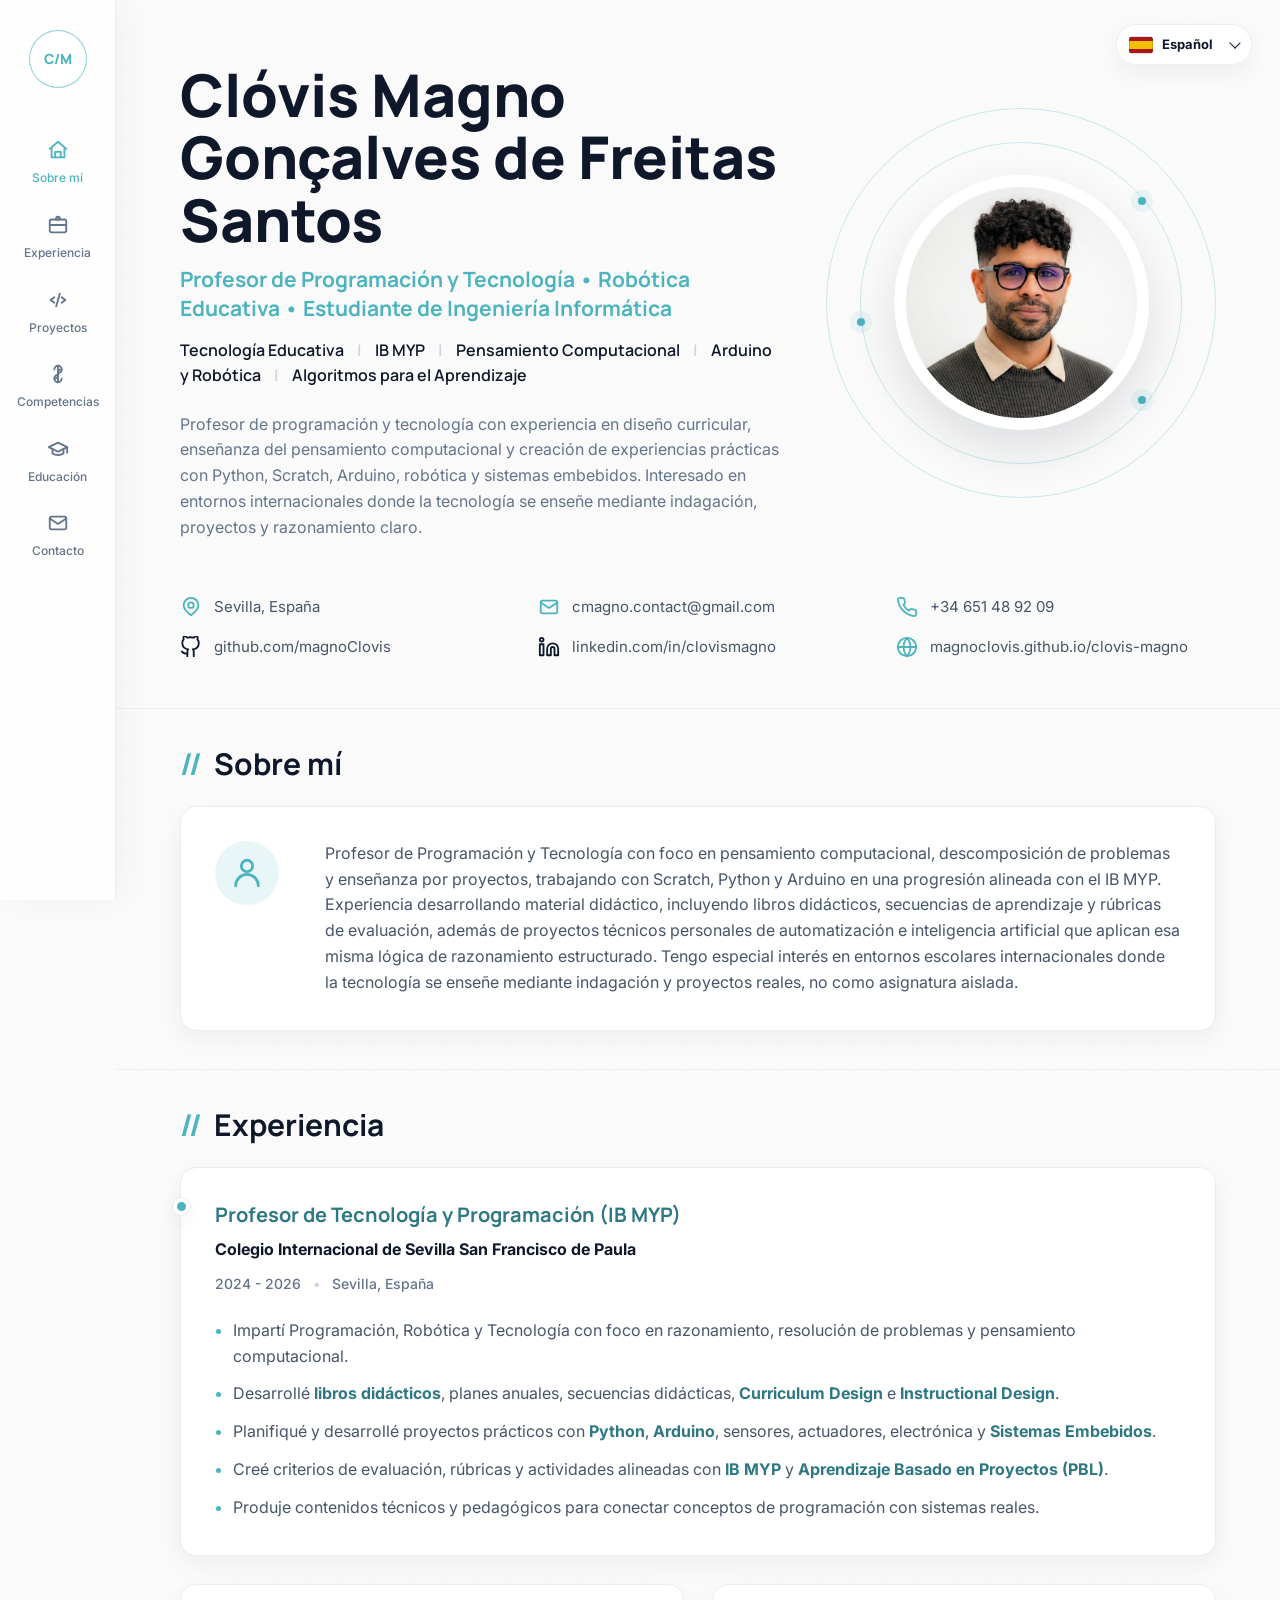
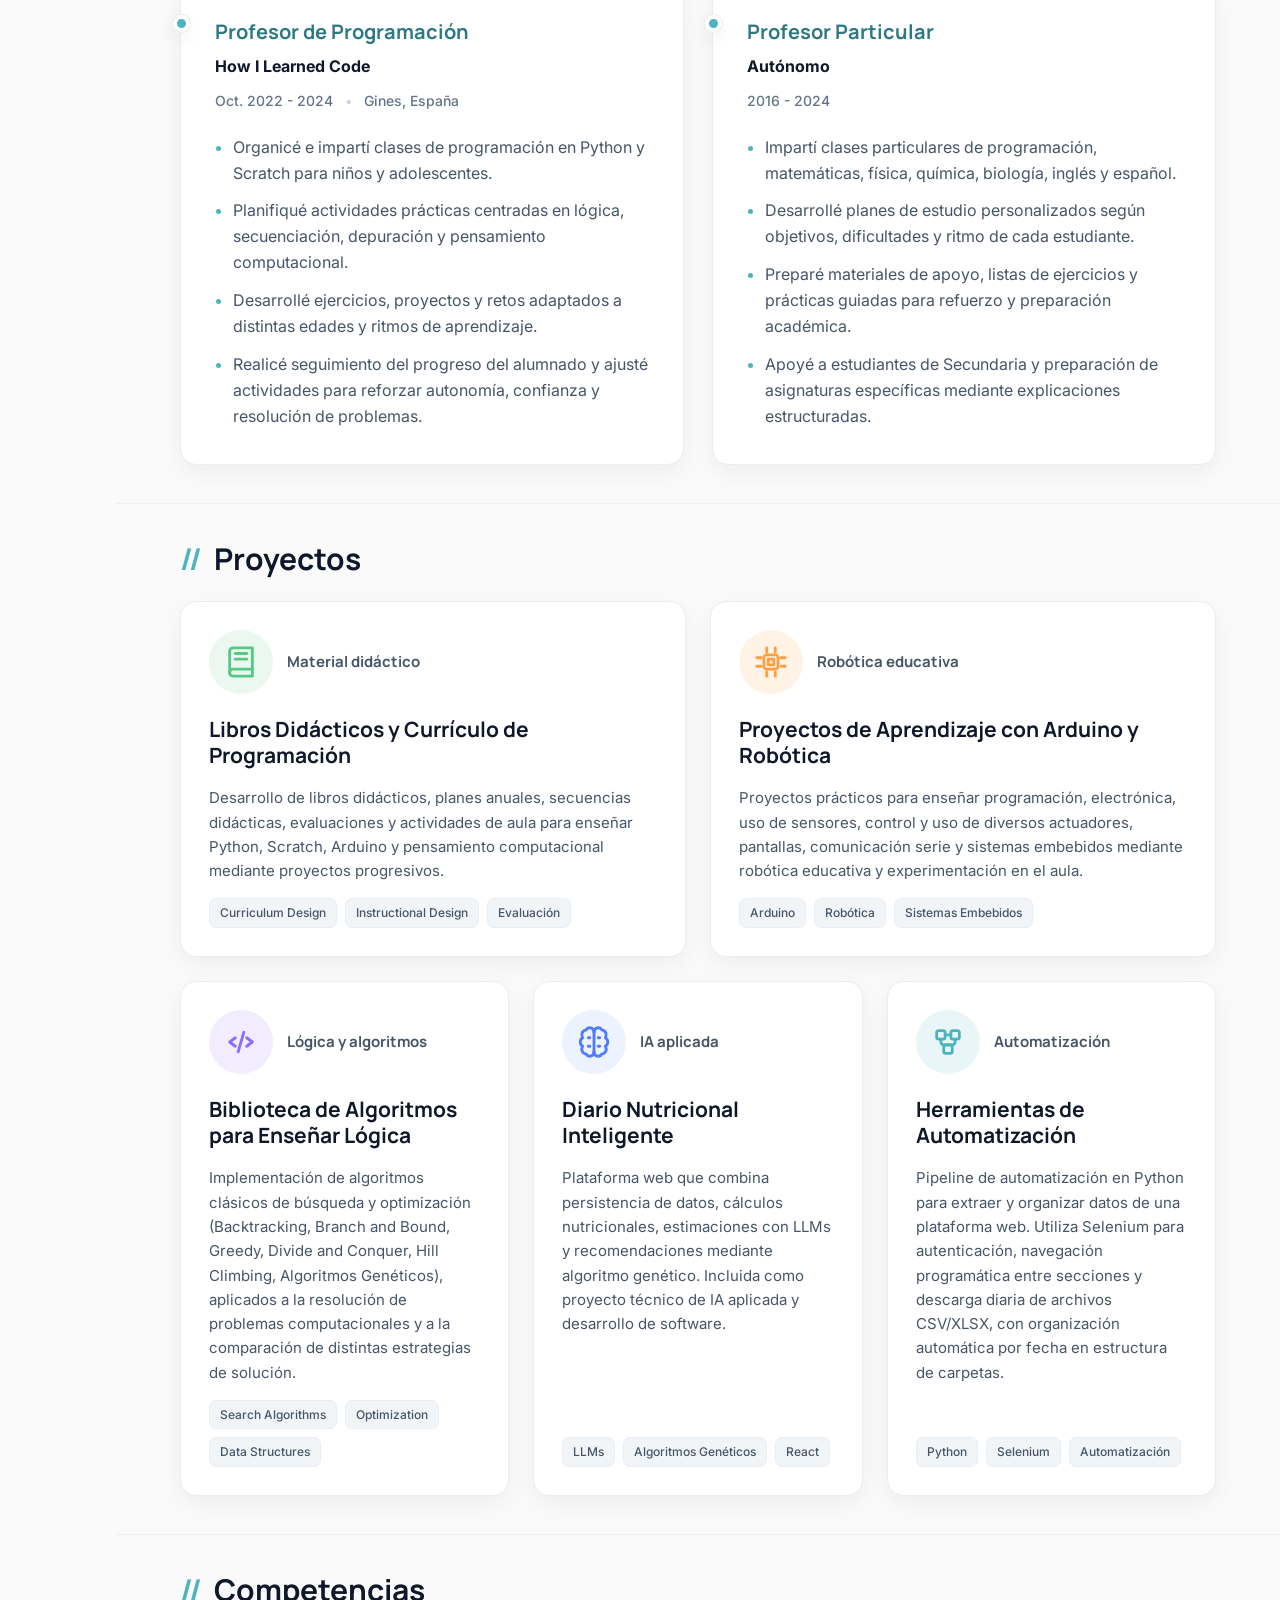
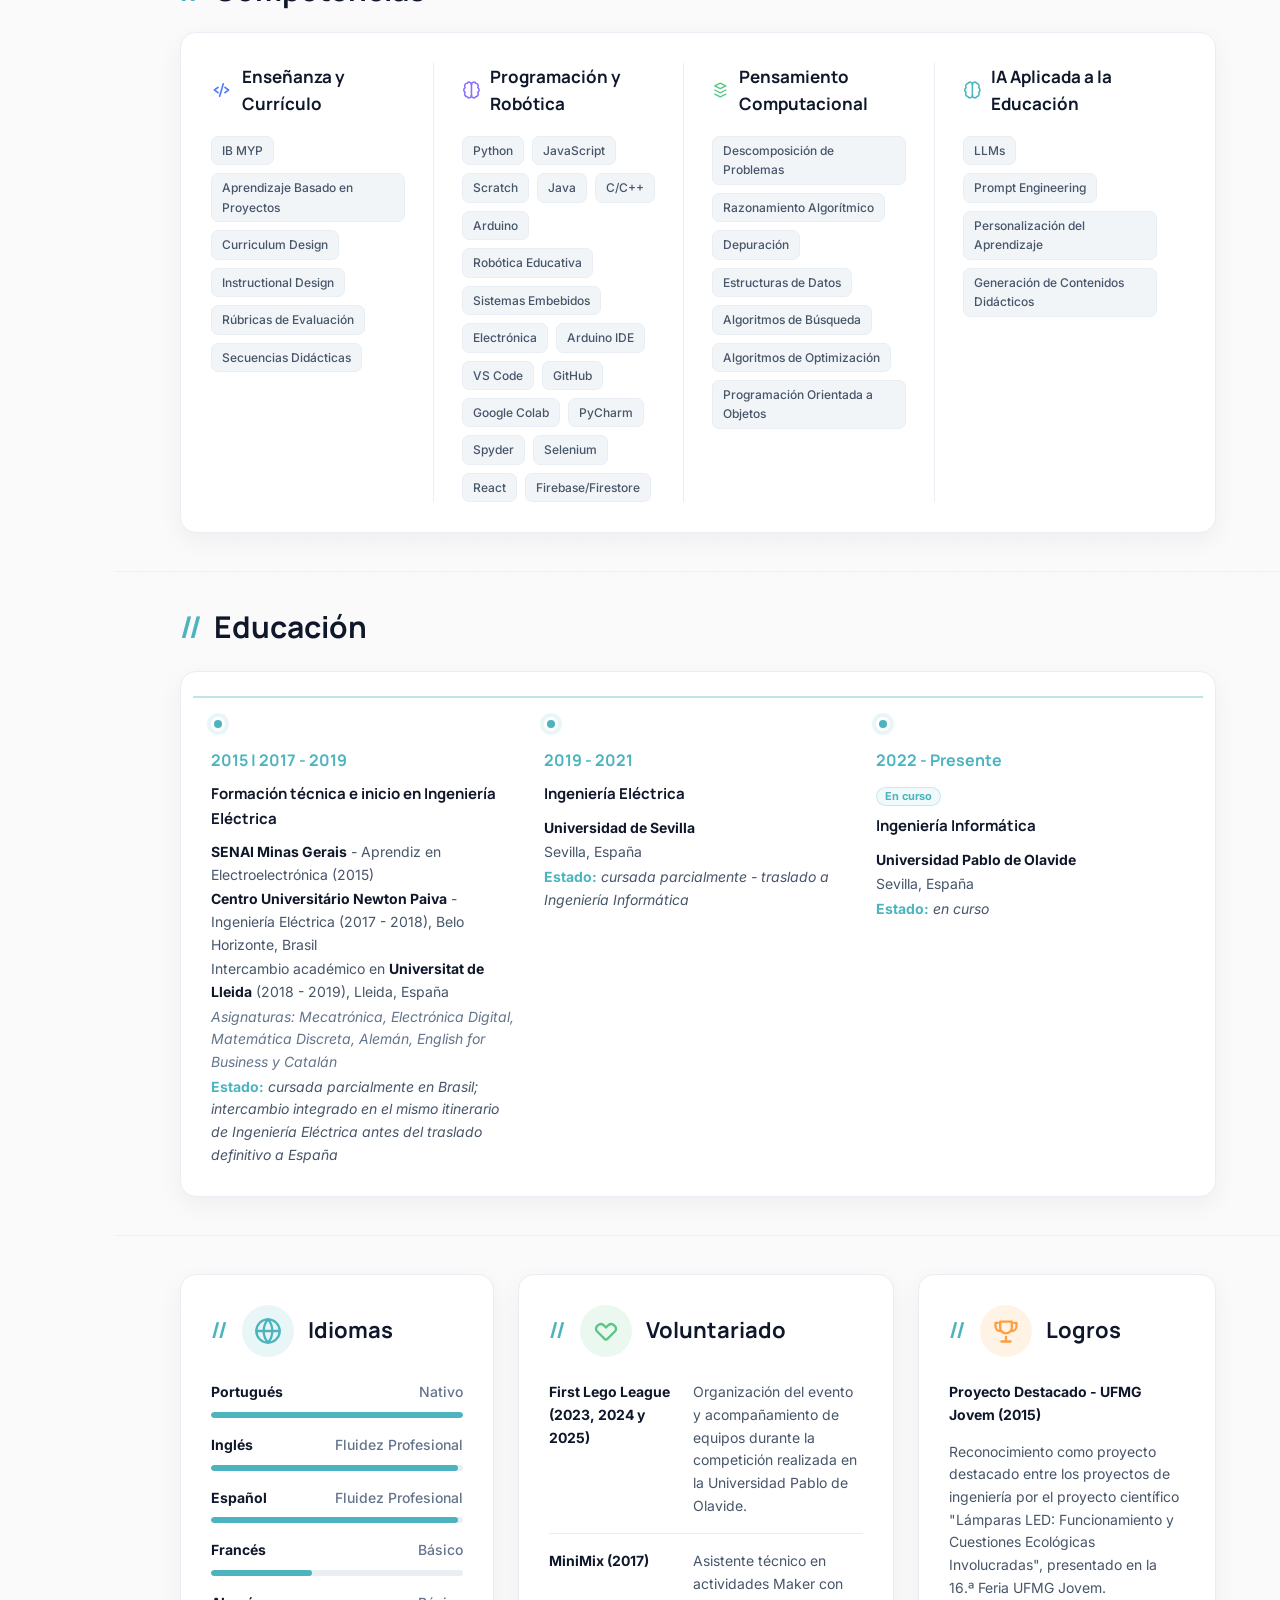
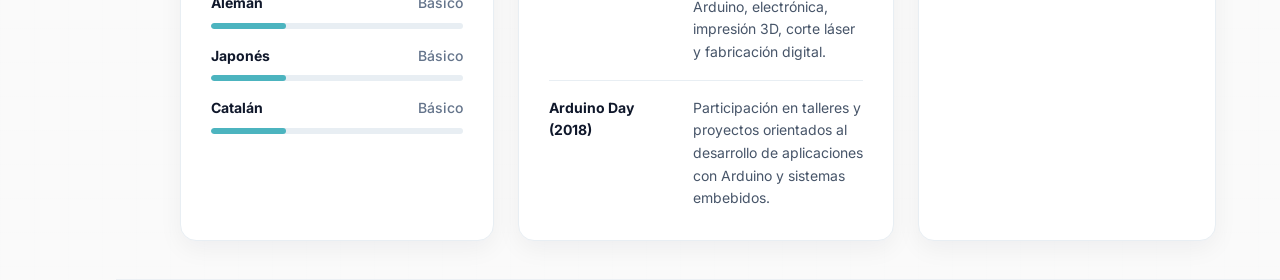
==== es.html @ 30b85089 "Link Update" ====
<!DOCTYPE html>
<html lang="es-ES">
<head>
  <meta charset="UTF-8">
  <meta name="viewport" content="width=device-width, initial-scale=1.0">
  <title>Clóvis Magno - CV Docente (ES)</title>
  <link rel="preconnect" href="https://fonts.googleapis.com">
  <link rel="preconnect" href="https://fonts.gstatic.com" crossorigin>
  <link href="https://fonts.googleapis.com/css2?family=Inter:wght@400;500;600;700&family=Manrope:wght@600;700;800&display=swap" rel="stylesheet">
  <link rel="stylesheet" href="style.css?v=20260703d">
</head>
<body>
  <!-- Navegacion lateral: enlaces fijos a las secciones del curriculum docente. -->
  <aside class="sidebar" aria-label="Navegacion del curriculum">
    <a class="brand" href="#inicio" aria-label="Inicio">C/M</a>

    <nav class="menu">
      <a href="#sobre" class="active">
        <svg class="icon" viewBox="0 0 24 24" aria-hidden="true"><path d="M3 10.8 12 3l9 7.8"/><path d="M5 10v10h14V10"/><path d="M9 20v-6h6v6"/></svg>
        <span>Sobre mí</span>
      </a>
      <a href="#experiencia">
        <svg class="icon" viewBox="0 0 24 24" aria-hidden="true"><path d="M10 6h4"/><path d="M10 6V5a2 2 0 0 1 2-2 2 2 0 0 1 2 2v1"/><rect x="3" y="6" width="18" height="14" rx="2"/><path d="M3 12h18"/></svg>
        <span>Experiencia</span>
      </a>
      <a href="#projetos">
        <svg class="icon" viewBox="0 0 24 24" aria-hidden="true"><path d="m8 9-4 3 4 3"/><path d="m16 9 4 3-4 3"/><path d="m14 5-4 14"/></svg>
        <span>Proyectos</span>
      </a>
      <a href="#habilidades">
        <svg class="icon" viewBox="0 0 24 24" aria-hidden="true"><path d="M12 3v18"/><path d="M8 7a4 4 0 1 1 4 4"/><path d="M16 17a4 4 0 1 1-4-4"/><path d="M16 7a4 4 0 0 0-4 4"/><path d="M8 17a4 4 0 0 0 4-4"/></svg>
        <span>Competencias</span>
      </a>
      <a href="#educacao">
        <svg class="icon" viewBox="0 0 24 24" aria-hidden="true"><path d="m22 10-10-5-10 5 10 5 10-5Z"/><path d="M6 12v5c3 2 9 2 12 0v-5"/><path d="M22 10v6"/></svg>
        <span>Educación</span>
      </a>
      <a href="#contato">
        <svg class="icon" viewBox="0 0 24 24" aria-hidden="true"><rect x="3" y="5" width="18" height="14" rx="2"/><path d="m3 7 9 6 9-6"/></svg>
        <span>Contacto</span>
      </a>
    </nav>
  </aside>
  <!-- Fin de la navegacion lateral. -->

  <!-- Selector de idioma: enlaces entre las versiones localizadas del curriculum docente. -->
  <div class="language-switcher" aria-label="Selector de idioma">
    <details>
      <summary><span class="language-current"><span class="flag flag-es" aria-hidden="true"></span><span>Español</span></span></summary>
      <div class="language-options">
        <a href="index.html"><span class="flag flag-us" aria-hidden="true"></span><span>English</span></a>
        <a href="es.html" aria-current="page"><span class="flag flag-es" aria-hidden="true"></span><span>Español</span></a>
        <a href="pt.html"><span class="flag flag-br" aria-hidden="true"></span><span>Português</span></a>
      </div>
    </details>
  </div>
  <!-- Fin del selector de idioma. -->

  <!-- Contenido principal: cuerpo imprimible del curriculum con foco docente. -->
  <main class="page">
    <!-- Seccion de presentacion: identidad docente, titular, foto y canales de contacto. -->
    <section class="hero section" id="inicio">
      <div class="hero-content">
        <h1>Clóvis Magno Gonçalves de Freitas Santos</h1>
        <h2>Profesor de Programación y Tecnología • Robótica Educativa • Estudiante de Ingeniería Informática</h2>
        <p class="headline">Tecnología Educativa <span>|</span> IB MYP <span>|</span> Pensamiento Computacional <span>|</span> Arduino y Robótica <span>|</span> Algoritmos para el Aprendizaje</p>
        <p class="intro">
          Profesor de programación y tecnología con experiencia en diseño curricular,
          enseñanza del pensamiento computacional y creación de experiencias prácticas con Python,
          Scratch, Arduino, robótica y sistemas embebidos. Interesado en entornos internacionales
          donde la tecnología se enseñe mediante indagación, proyectos y razonamiento claro.
        </p>

      </div>

      <div class="portrait-wrap" aria-label="Foto de perfil">
        <div class="orbit orbit-one"></div>
        <div class="orbit orbit-two"></div>
        <div class="orbit orbit-three"></div>
        <div class="dot dot-a"></div>
        <div class="dot dot-b"></div>
        <div class="dot dot-c"></div>
        <div class="portrait" role="img" aria-label="Foto de Clovis Magno"></div>
      </div>

      <ul class="contact-grid" id="contato" aria-label="Datos de contacto">
        <li>
          <svg class="contact-icon" viewBox="0 0 24 24" aria-hidden="true"><path d="M20 10c0 5-8 11-8 11S4 15 4 10a8 8 0 1 1 16 0Z"/><circle cx="12" cy="10" r="3"/></svg>
          <span>Sevilla, España</span>
        </li>
        <li>
          <svg class="contact-icon" viewBox="0 0 24 24" aria-hidden="true"><rect x="3" y="5" width="18" height="14" rx="2"/><path d="m3 7 9 6 9-6"/></svg>
          <a href="mailto:cmagno.contact@gmail.com">cmagno.contact@gmail.com</a>
        </li>
        <li>
          <svg class="contact-icon" viewBox="0 0 24 24" aria-hidden="true"><path d="M22 16.92v3a2 2 0 0 1-2.18 2 19.8 19.8 0 0 1-8.63-3.07 19.5 19.5 0 0 1-6-6A19.8 19.8 0 0 1 2.12 4.2 2 2 0 0 1 4.11 2h3a2 2 0 0 1 2 1.72c.12.9.33 1.77.62 2.61a2 2 0 0 1-.45 2.11L8 9.72a16 16 0 0 0 6.28 6.28l1.28-1.28a2 2 0 0 1 2.11-.45c.84.29 1.71.5 2.61.62A2 2 0 0 1 22 16.92Z"/></svg>
          <a href="tel:+34651489209">+34 651 48 92 09</a>
        </li>
        <li>
          <svg class="contact-icon brand-icon" viewBox="0 0 24 24" aria-hidden="true"><path d="M15 22v-4a4.8 4.8 0 0 0-1-3.5c3.2-.4 6.5-1.6 6.5-7A5.4 5.4 0 0 0 19 3.8 5 5 0 0 0 18.9.3S17.7-.1 15 1.8a13.4 13.4 0 0 0-7 0C5.3-.1 4.1.3 4.1.3A5 5 0 0 0 4 3.8 5.4 5.4 0 0 0 2.5 7.5c0 5.4 3.3 6.6 6.5 7A4.8 4.8 0 0 0 8 18v4"/><path d="M8 19c-3 .9-4.5-.8-6-2"/></svg>
          <a href="https://github.com/magnoClovis" target="_blank" rel="noopener">github.com/magnoClovis</a>
        </li>
        <li>
          <svg class="contact-icon brand-icon" viewBox="0 0 24 24" aria-hidden="true"><path d="M16 8a6 6 0 0 1 6 6v7h-4v-7a2 2 0 0 0-4 0v7h-4v-7a6 6 0 0 1 6-6Z"/><path d="M2 9h4v12H2z"/><circle cx="4" cy="4" r="2"/></svg>
          <a href="https://www.linkedin.com/in/clovismagno/" target="_blank" rel="noopener">linkedin.com/in/clovismagno</a>
        </li>
        <li>
          <svg class="contact-icon" viewBox="0 0 24 24" aria-hidden="true"><circle cx="12" cy="12" r="10"/><path d="M2 12h20"/><path d="M12 2a15.3 15.3 0 0 1 0 20"/><path d="M12 2a15.3 15.3 0 0 0 0 20"/></svg>
          <a href="https://magnoclovis.github.io/clovis-magno" target="_blank" rel="noopener">magnoclovis.github.io/clovis-magno</a>
        </li>
      </ul>
    </section>
    <!-- Fin de la seccion de presentacion. -->

    <!-- Seccion sobre mi: filosofia de ensenanza y foco en educacion internacional. -->
    <section class="section about" id="sobre">
      <div class="section-title">
        <h2>Sobre mí</h2>
      </div>
      <div class="card about-layout">
        <div class="section-visual visual-teal">
          <svg viewBox="0 0 24 24" aria-hidden="true"><path d="M20 21a8 8 0 0 0-16 0"/><circle cx="12" cy="7" r="4"/></svg>
        </div>
        <div class="about-copy">
          <p>
            Profesor de Programación y Tecnología con foco en pensamiento computacional, descomposición
            de problemas y enseñanza por proyectos, trabajando con Scratch, Python y Arduino en una
            progresión alineada con el IB MYP. Experiencia desarrollando material didáctico, incluyendo
            libros didácticos, secuencias de aprendizaje y rúbricas de evaluación, además de proyectos
            técnicos personales de automatización e inteligencia artificial que aplican esa misma lógica
            de razonamiento estructurado. Tengo especial interés en entornos escolares internacionales
            donde la tecnología se enseñe mediante indagación y proyectos reales, no como asignatura aislada.
          </p>
        </div>
      </div>
    </section>
    <!-- Fin de la seccion sobre mi. -->

    <!-- Seccion de experiencia: historial de aula, curriculo y tutoria. -->
    <section class="section" id="experiencia">
      <div class="section-heading">
        <div class="section-title">
          <h2>Experiencia</h2>
        </div>
      </div>

      <div class="experience-grid">
        <article class="card job-card">
          <span class="job-dot"></span>
          <h3>Profesor de Tecnología y Programación (IB MYP)</h3>
          <p class="company">Colegio Internacional de Sevilla San Francisco de Paula</p>
          <p class="meta">2024 - 2026 <span>•</span> Sevilla, España</p>
          <ul>
            <li>Impartí Programación, Robótica y Tecnología con foco en razonamiento, resolución de problemas y pensamiento computacional.</li>
            <li>Desarrollé <strong>libros didácticos</strong>, planes anuales, secuencias didácticas, <strong>Curriculum Design</strong> e <strong>Instructional Design</strong>.</li>
            <li>Planifiqué y desarrollé proyectos prácticos con <strong>Python</strong>, <strong>Arduino</strong>, sensores, actuadores, electrónica y <strong>Sistemas Embebidos</strong>.</li>
            <li>Creé criterios de evaluación, rúbricas y actividades alineadas con <strong>IB MYP</strong> y <strong>Aprendizaje Basado en Proyectos (PBL)</strong>.</li>
            <li>Produje contenidos técnicos y pedagógicos para conectar conceptos de programación con sistemas reales.</li>
          </ul>
        </article>

        <article class="card job-card">
          <span class="job-dot"></span>
          <h3>Profesor de Programación</h3>
          <p class="company">How I Learned Code</p>
          <p class="meta">Oct. 2022 - 2024 <span>•</span> Gines, España</p>
          <ul>
            <li>Organicé e impartí clases de programación en Python y Scratch para niños y adolescentes.</li>
            <li>Planifiqué actividades prácticas centradas en lógica, secuenciación, depuración y pensamiento computacional.</li>
            <li>Desarrollé ejercicios, proyectos y retos adaptados a distintas edades y ritmos de aprendizaje.</li>
            <li>Realicé seguimiento del progreso del alumnado y ajusté actividades para reforzar autonomía, confianza y resolución de problemas.</li>
          </ul>
        </article>

        <article class="card job-card">
          <span class="job-dot"></span>
          <h3>Profesor Particular</h3>
          <p class="company">Autónomo</p>
          <p class="meta">2016 - 2024</p>
          <ul>
            <li>Impartí clases particulares de programación, matemáticas, física, química, biología, inglés y español.</li>
            <li>Desarrollé planes de estudio personalizados según objetivos, dificultades y ritmo de cada estudiante.</li>
            <li>Preparé materiales de apoyo, listas de ejercicios y prácticas guiadas para refuerzo y preparación académica.</li>
            <li>Apoyé a estudiantes de Secundaria y preparación de asignaturas específicas mediante explicaciones estructuradas.</li>
          </ul>
        </article>
      </div>
    </section>
    <!-- Fin de la seccion de experiencia. -->

    <!-- Seccion de proyectos: materiales didacticos, robotica, algoritmos y proyectos tecnicos de apoyo. -->
    <section class="section" id="projetos">
      <div class="section-heading">
        <div class="section-title">
          <h2>Proyectos</h2>
        </div>
      </div>

      <div class="project-grid">
        <article class="card project-card project-green">
          <div class="project-header">
            <div class="section-visual">
              <svg viewBox="0 0 24 24" aria-hidden="true"><path d="M4 19.5A2.5 2.5 0 0 1 6.5 17H20"/><path d="M4 4.5A2.5 2.5 0 0 1 6.5 2H20v20H6.5A2.5 2.5 0 0 1 4 19.5v-15Z"/><path d="M8 6h8"/><path d="M8 10h8"/></svg>
            </div>
            <p class="project-kicker">Material didáctico</p>
          </div>
          <h3>Libros Didácticos y Currículo de Programación</h3>
          <p>Desarrollo de libros didácticos, planes anuales, secuencias didácticas, evaluaciones y actividades de aula para enseñar Python, Scratch, Arduino y pensamiento computacional mediante proyectos progresivos.</p>
          <div class="tags">
            <span>Curriculum Design</span><span>Instructional Design</span><span>Evaluación</span>
          </div>
        </article>

        <article class="card project-card project-orange">
          <div class="project-header">
            <div class="section-visual">
              <svg viewBox="0 0 24 24" aria-hidden="true"><rect x="7" y="7" width="10" height="10" rx="2"/><path d="M10 10h4v4h-4z"/><path d="M9 2v3"/><path d="M15 2v3"/><path d="M9 19v3"/><path d="M15 19v3"/><path d="M2 9h3"/><path d="M2 15h3"/><path d="M19 9h3"/><path d="M19 15h3"/></svg>
            </div>
            <p class="project-kicker">Robótica educativa</p>
          </div>
          <h3>Proyectos de Aprendizaje con Arduino y Robótica</h3>
          <p>Proyectos prácticos para enseñar programación, electrónica, uso de sensores, control y uso de diversos actuadores, pantallas, comunicación serie y sistemas embebidos mediante robótica educativa y experimentación en el aula.</p>
          <div class="tags">
            <span>Arduino</span><span>Robótica</span><span>Sistemas Embebidos</span>
          </div>
        </article>

        <article class="card project-card project-purple">
          <div class="project-header">
            <div class="section-visual">
              <svg viewBox="0 0 24 24" aria-hidden="true"><path d="m8 9-4 3 4 3"/><path d="m16 9 4 3-4 3"/><path d="m14 5-4 14"/></svg>
            </div>
            <p class="project-kicker">Lógica y algoritmos</p>
          </div>
          <h3>Biblioteca de Algoritmos para Enseñar Lógica</h3>
          <p>Implementación de algoritmos clásicos de búsqueda y optimización (Backtracking, Branch and Bound, Greedy, Divide and Conquer, Hill Climbing, Algoritmos Genéticos), aplicados a la resolución de problemas computacionales y a la comparación de distintas estrategias de solución.</p>
          <div class="tags">
            <span>Search Algorithms</span><span>Optimization</span><span>Data Structures</span>
          </div>
        </article>

        <article class="card project-card project-blue">
          <div class="project-header">
            <div class="section-visual">
              <svg viewBox="0 0 24 24" aria-hidden="true"><path d="M12 5a3 3 0 0 0-5.6-1.5A3.5 3.5 0 0 0 4 9a3.5 3.5 0 0 0 0 6 3.5 3.5 0 0 0 2.4 5.5A3 3 0 0 0 12 19"/><path d="M12 5a3 3 0 0 1 5.6-1.5A3.5 3.5 0 0 1 20 9a3.5 3.5 0 0 1 0 6 3.5 3.5 0 0 1-2.4 5.5A3 3 0 0 1 12 19"/><path d="M12 5v14"/><path d="M8 9h1"/><path d="M15 9h1"/><path d="M8 15h1"/><path d="M15 15h1"/></svg>
            </div>
            <p class="project-kicker">IA aplicada</p>
          </div>
          <h3>Diario Nutricional Inteligente</h3>
          <p>Plataforma web que combina persistencia de datos, cálculos nutricionales, estimaciones con LLMs y recomendaciones mediante algoritmo genético. Incluida como proyecto técnico de IA aplicada y desarrollo de software.</p>
          <div class="tags">
            <span>LLMs</span><span>Algoritmos Genéticos</span><span>React</span>
          </div>
        </article>

        <article class="card project-card project-teal">
          <div class="project-header">
            <div class="section-visual">
              <svg viewBox="0 0 24 24" aria-hidden="true"><rect x="4" y="4" width="6" height="6" rx="1.5"/><rect x="14" y="4" width="6" height="6" rx="1.5"/><rect x="9" y="14" width="6" height="6" rx="1.5"/><path d="M10 7h4"/><path d="M17 10v2a2 2 0 0 1-2 2h-3"/><path d="M7 10v2a2 2 0 0 0 2 2h3"/></svg>
            </div>
            <p class="project-kicker">Automatización</p>
          </div>
          <h3>Herramientas de Automatización</h3>
          <p>Pipeline de automatización en Python para extraer y organizar datos de una plataforma web. Utiliza Selenium para autenticación, navegación programática entre secciones y descarga diaria de archivos CSV/XLSX, con organización automática por fecha en estructura de carpetas.</p>
          <div class="tags">
            <span>Python</span><span>Selenium</span><span>Automatización</span>
          </div>
        </article>
      </div>
    </section>
    <!-- Fin de la seccion de proyectos. -->

    <!-- Seccion de competencias: ensenanza, robotica, pensamiento computacional e IA aplicada a la educacion. -->
    <section class="section skills" id="habilidades">
      <div class="section-title">
        <h2>Competencias</h2>
      </div>

      <div class="card skills-grid">
        <div class="skill-block skill-blue">
          <h3><svg viewBox="0 0 24 24" aria-hidden="true"><path d="m8 9-4 3 4 3"/><path d="m16 9 4 3-4 3"/><path d="m14 5-4 14"/></svg>Enseñanza y Currículo</h3>
          <div class="tags">
            <span>IB MYP</span><span>Aprendizaje Basado en Proyectos</span><span>Curriculum Design</span><span>Instructional Design</span><span>Rúbricas de Evaluación</span><span>Secuencias Didácticas</span>
          </div>
        </div>

        <div class="skill-block skill-purple">
          <h3><svg viewBox="0 0 24 24" aria-hidden="true"><path d="M12 5a3 3 0 0 0-5.6-1.5A3.5 3.5 0 0 0 4 9a3.5 3.5 0 0 0 0 6 3.5 3.5 0 0 0 2.4 5.5A3 3 0 0 0 12 19"/><path d="M12 5a3 3 0 0 1 5.6-1.5A3.5 3.5 0 0 1 20 9a3.5 3.5 0 0 1 0 6 3.5 3.5 0 0 1-2.4 5.5A3 3 0 0 1 12 19"/><path d="M12 5v14"/></svg>Programación y Robótica</h3>
          <div class="tags">
            <span>Python</span><span>JavaScript</span><span>Scratch</span><span>Java</span><span>C/C++</span><span>Arduino</span><span>Robótica Educativa</span><span>Sistemas Embebidos</span><span>Electrónica</span><span>Arduino IDE</span><span>VS Code</span><span>GitHub</span><span>Google Colab</span><span>PyCharm</span><span>Spyder</span><span>Selenium</span><span>React</span><span>Firebase/Firestore</span>
          </div>
        </div>

        <div class="skill-block skill-green">
          <h3><svg viewBox="0 0 24 24" aria-hidden="true"><path d="m12 2 8 4-8 4-8-4 8-4Z"/><path d="m4 12 8 4 8-4"/><path d="m4 18 8 4 8-4"/></svg>Pensamiento Computacional</h3>
          <div class="tags">
            <span>Descomposición de Problemas</span><span>Razonamiento Algorítmico</span><span>Depuración</span><span>Estructuras de Datos</span><span>Algoritmos de Búsqueda</span><span>Algoritmos de Optimización</span><span>Programación Orientada a Objetos</span>
          </div>
        </div>

        <div class="skill-block skill-teal">
          <h3><svg viewBox="0 0 24 24" aria-hidden="true"><path d="M12 5a3 3 0 0 0-5.6-1.5A3.5 3.5 0 0 0 4 9a3.5 3.5 0 0 0 0 6 3.5 3.5 0 0 0 2.4 5.5A3 3 0 0 0 12 19"/><path d="M12 5a3 3 0 0 1 5.6-1.5A3.5 3.5 0 0 1 20 9a3.5 3.5 0 0 1 0 6 3.5 3.5 0 0 1-2.4 5.5A3 3 0 0 1 12 19"/><path d="M12 5v14"/></svg>IA Aplicada a la Educación</h3>
          <div class="tags">
            <span>LLMs</span><span>Prompt Engineering</span><span>Personalización del Aprendizaje</span><span>Generación de Contenidos Didácticos</span>
          </div>
        </div>
      </div>
    </section>
    <!-- Fin de la seccion de competencias. -->

    <!-- Seccion de educacion: linea de tiempo academica y tecnica en orden cronologico. -->
    <section class="section education credentials" id="educacao">
      <div class="section-title">
        <h2>Educación</h2>
      </div>

      <div class="card timeline education-timeline">
        <article class="timeline-item">
          <div class="pin"></div>
          <h3>2015 | 2017 - 2019</h3>
          <strong>Formación técnica e inicio en Ingeniería Eléctrica</strong>
          <p><strong class="institution">SENAI Minas Gerais</strong> - Aprendiz en Electroelectrónica (2015)</p>
          <p><strong class="institution">Centro Universitário Newton Paiva</strong> - Ingeniería Eléctrica (2017 - 2018), Belo Horizonte, Brasil</p>
          <p>Intercambio académico en <strong class="institution">Universitat de Lleida</strong> (2018 - 2019), Lleida, España</p>
          <p class="coursework">Asignaturas: Mecatrónica, Electrónica Digital, Matemática Discreta, Alemán, English for Business y Catalán</p>
          <p><span class="status-label">Estado:</span> <em class="status-value">cursada parcialmente en Brasil; intercambio integrado en el mismo itinerario de Ingeniería Eléctrica antes del traslado definitivo a España</em></p>
        </article>

        <article class="timeline-item">
          <div class="pin"></div>
          <h3>2019 - 2021</h3>
          <strong>Ingeniería Eléctrica</strong>
          <p><strong class="institution">Universidad de Sevilla</strong></p>
          <p>Sevilla, España</p>
          <p><span class="status-label">Estado:</span> <em class="status-value">cursada parcialmente - traslado a Ingeniería Informática</em></p>
        </article>

        <article class="timeline-item">
          <div class="pin"></div>
          <h3>2022 - Presente</h3>
          <span class="timeline-badge">En curso</span>
          <strong>Ingeniería Informática</strong>
          <p><strong class="institution">Universidad Pablo de Olavide</strong></p>
          <p>Sevilla, España</p>
          <p><span class="status-label">Estado:</span> <em class="status-value">en curso</em></p>
        </article>
      </div>
    </section>
    <!-- Fin de la seccion de educacion. -->

    <!-- Informacion adicional: idiomas, voluntariado y logros. -->
    <section class="section extra-grid">
      <article class="card extra-card language-card">
        <h2><span><svg viewBox="0 0 24 24" aria-hidden="true"><circle cx="12" cy="12" r="10"/><path d="M2 12h20"/><path d="M12 2a15.3 15.3 0 0 1 0 20"/><path d="M12 2a15.3 15.3 0 0 0 0 20"/></svg></span>Idiomas</h2>
        <div class="language-list">
          <div class="language-row" style="--level:100%"><p><strong>Portugués</strong><span>Nativo</span></p><div class="meter"><i></i></div></div>
          <div class="language-row" style="--level:98%"><p><strong>Inglés</strong><span>Fluidez Profesional</span></p><div class="meter"><i></i></div></div>
          <div class="language-row" style="--level:98%"><p><strong>Español</strong><span>Fluidez Profesional</span></p><div class="meter"><i></i></div></div>
          <div class="language-row" style="--level:40%"><p><strong>Francés</strong><span>Básico</span></p><div class="meter"><i></i></div></div>
          <div class="language-row" style="--level:30%"><p><strong>Alemán</strong><span>Básico</span></p><div class="meter"><i></i></div></div>
          <div class="language-row" style="--level:30%"><p><strong>Japonés</strong><span>Básico</span></p><div class="meter"><i></i></div></div>
          <div class="language-row" style="--level:30%"><p><strong>Catalán</strong><span>Básico</span></p><div class="meter"><i></i></div></div>
        </div>
      </article>

      <article class="card extra-card volunteering-card">
        <h2><span><svg viewBox="0 0 24 24" aria-hidden="true"><path d="M11 19 4 12a4 4 0 0 1 6-5l2 2 2-2a4 4 0 0 1 6 5l-7 7a1.4 1.4 0 0 1-2 0Z"/></svg></span>Voluntariado</h2>
        <div class="volunteer-list">
          <p><strong>First Lego League (2023, 2024 y 2025)</strong><span>Organización del evento y acompañamiento de equipos durante la competición realizada en la Universidad Pablo de Olavide.</span></p>
          <p><strong>MiniMix (2017)</strong><span>Asistente técnico en actividades Maker con Arduino, electrónica, impresión 3D, corte láser y fabricación digital.</span></p>
          <p><strong>Arduino Day (2018)</strong><span>Participación en talleres y proyectos orientados al desarrollo de aplicaciones con Arduino y sistemas embebidos.</span></p>
        </div>
      </article>

      <article class="card extra-card achievement-card">
        <h2><span><svg viewBox="0 0 24 24" aria-hidden="true"><path d="M8 21h8"/><path d="M12 17v4"/><path d="M7 4h10v5a5 5 0 0 1-10 0V4Z"/><path d="M5 5H3v3a4 4 0 0 0 4 4"/><path d="M19 5h2v3a4 4 0 0 1-4 4"/></svg></span>Logros</h2>
        <p><strong>Proyecto Destacado - UFMG Jovem (2015)</strong></p>
        <p>Reconocimiento como proyecto destacado entre los proyectos de ingeniería por el proyecto científico "Lámparas LED: Funcionamiento y Cuestiones Ecológicas Involucradas", presentado en la 16.ª Feria UFMG Jovem.</p>
      </article>
    </section>
    <!-- Fin de la informacion adicional. -->
  </main>
  <!-- Fin del contenido principal. -->
</body>
</html>
---- style.css ----
/**
 * Design tokens
 *
 * Shared colors, spacing, radius, and shadow values used across the resume UI.
 */
:root {
  --accent: #4CB4BF;
  --blue: #4F7CFF;
  --teal: #4CB4BF;
  --green: #57C785;
  --orange: #FF9F43;
  --purple: #8B6DFF;
  --cyan: #4FC3F7;
  --bg: #FAFAFA;
  --card: #FFFFFF;
  --title: #0F172A;
  --text: #475569;
  --muted: #64748B;
  --border: #E8EEF3;
  --grid: rgba(230, 238, 243, 0.03);
  --shadow: 0 8px 24px rgba(15, 23, 42, 0.05);
  --radius: 16px;
}

/**
 * Base reset and document defaults
 *
 * Normalizes box sizing, typography, page background, and inherited link behavior.
 */
* {
  box-sizing: border-box;
}

html {
  scroll-behavior: smooth;
}

body {
  margin: 0;
  color: var(--text);
  font-family: "Inter", system-ui, -apple-system, BlinkMacSystemFont, "Segoe UI", sans-serif;
  font-size: 16px;
  line-height: 1.62;
  background:
    linear-gradient(var(--grid) 1px, transparent 1px),
    linear-gradient(90deg, var(--grid) 1px, transparent 1px),
    var(--bg);
  background-size: 34px 34px;
}

a {
  color: inherit;
  text-decoration: none;
}

/**
 * Floating controls
 *
 * Language selector and optional print-mode control displayed on the web version.
 */
.language-switcher {
  position: fixed;
  top: 24px;
  right: 28px;
  z-index: 20;
  font-size: 13px;
}

.print-mode-link {
  position: fixed;
  top: 76px;
  right: 28px;
  z-index: 20;
  display: inline-flex;
  align-items: center;
  gap: 8px;
  min-width: 136px;
  padding: 9px 12px;
  color: var(--title);
  font-size: 13px;
  font-weight: 700;
  background: rgba(255, 255, 255, 0.86);
  border: 1px solid var(--border);
  border-radius: 999px;
  box-shadow: var(--shadow);
  backdrop-filter: blur(16px);
}

.print-mode-link::before {
  content: "";
  width: 14px;
  height: 10px;
  border: 1.5px solid var(--accent);
  border-radius: 2px;
}

.language-switcher details {
  position: relative;
}

.language-switcher summary {
  min-width: 136px;
  display: inline-flex;
  align-items: center;
  justify-content: space-between;
  gap: 10px;
  padding: 9px 12px;
  color: var(--title);
  font-weight: 700;
  list-style: none;
  cursor: pointer;
  background: rgba(255, 255, 255, 0.86);
  border: 1px solid var(--border);
  border-radius: 999px;
  box-shadow: var(--shadow);
  backdrop-filter: blur(16px);
}

.language-switcher summary::-webkit-details-marker {
  display: none;
}

.language-switcher summary::after {
  content: "";
  width: 7px;
  height: 7px;
  border-right: 1.5px solid currentColor;
  border-bottom: 1.5px solid currentColor;
  transform: translateY(-2px) rotate(45deg);
}

.language-options {
  position: absolute;
  top: calc(100% + 8px);
  right: 0;
  width: 166px;
  display: grid;
  gap: 4px;
  padding: 6px;
  background: #fff;
  border: 1px solid var(--border);
  border-radius: 14px;
  box-shadow: 0 14px 34px rgba(15, 23, 42, 0.1);
}

.language-options a,
.language-current {
  display: flex;
  align-items: center;
  gap: 9px;
}

.language-options a {
  padding: 8px 10px;
  color: var(--text);
  font-weight: 600;
  border-radius: 10px;
}

.language-options a:hover,
.language-options a[aria-current="page"] {
  color: var(--title);
  background: #F2F5F8;
}

.flag {
  width: 24px;
  height: 18px;
  flex: 0 0 auto;
  display: inline-block;
  overflow: hidden;
  background-position: center;
  background-repeat: no-repeat;
  background-size: cover;
  border: 1px solid rgba(15, 23, 42, 0.14);
  border-radius: 4px;
  box-shadow: 0 1px 2px rgba(15, 23, 42, 0.08);
}

.flag-us {
  background-image: url("data:image/svg+xml,%3Csvg xmlns='http://www.w3.org/2000/svg' viewBox='0 0 7410 3900'%3E%3Cpath fill='%23b22234' d='M0 0h7410v3900H0z'/%3E%3Cpath stroke='%23fff' stroke-width='300' d='M0 450h7410M0 1050h7410M0 1650h7410M0 2250h7410M0 2850h7410M0 3450h7410'/%3E%3Cpath fill='%233c3b6e' d='M0 0h2964v2100H0z'/%3E%3Cg fill='%23fff'%3E%3Ccircle cx='247' cy='175' r='55'/%3E%3Ccircle cx='741' cy='175' r='55'/%3E%3Ccircle cx='1235' cy='175' r='55'/%3E%3Ccircle cx='1729' cy='175' r='55'/%3E%3Ccircle cx='2223' cy='175' r='55'/%3E%3Ccircle cx='2717' cy='175' r='55'/%3E%3Ccircle cx='494' cy='385' r='55'/%3E%3Ccircle cx='988' cy='385' r='55'/%3E%3Ccircle cx='1482' cy='385' r='55'/%3E%3Ccircle cx='1976' cy='385' r='55'/%3E%3Ccircle cx='2470' cy='385' r='55'/%3E%3Ccircle cx='247' cy='595' r='55'/%3E%3Ccircle cx='741' cy='595' r='55'/%3E%3Ccircle cx='1235' cy='595' r='55'/%3E%3Ccircle cx='1729' cy='595' r='55'/%3E%3Ccircle cx='2223' cy='595' r='55'/%3E%3Ccircle cx='2717' cy='595' r='55'/%3E%3Ccircle cx='494' cy='805' r='55'/%3E%3Ccircle cx='988' cy='805' r='55'/%3E%3Ccircle cx='1482' cy='805' r='55'/%3E%3Ccircle cx='1976' cy='805' r='55'/%3E%3Ccircle cx='2470' cy='805' r='55'/%3E%3Ccircle cx='247' cy='1015' r='55'/%3E%3Ccircle cx='741' cy='1015' r='55'/%3E%3Ccircle cx='1235' cy='1015' r='55'/%3E%3Ccircle cx='1729' cy='1015' r='55'/%3E%3Ccircle cx='2223' cy='1015' r='55'/%3E%3Ccircle cx='2717' cy='1015' r='55'/%3E%3Ccircle cx='494' cy='1225' r='55'/%3E%3Ccircle cx='988' cy='1225' r='55'/%3E%3Ccircle cx='1482' cy='1225' r='55'/%3E%3Ccircle cx='1976' cy='1225' r='55'/%3E%3Ccircle cx='2470' cy='1225' r='55'/%3E%3Ccircle cx='247' cy='1435' r='55'/%3E%3Ccircle cx='741' cy='1435' r='55'/%3E%3Ccircle cx='1235' cy='1435' r='55'/%3E%3Ccircle cx='1729' cy='1435' r='55'/%3E%3Ccircle cx='2223' cy='1435' r='55'/%3E%3Ccircle cx='2717' cy='1435' r='55'/%3E%3Ccircle cx='494' cy='1645' r='55'/%3E%3Ccircle cx='988' cy='1645' r='55'/%3E%3Ccircle cx='1482' cy='1645' r='55'/%3E%3Ccircle cx='1976' cy='1645' r='55'/%3E%3Ccircle cx='2470' cy='1645' r='55'/%3E%3Ccircle cx='247' cy='1855' r='55'/%3E%3Ccircle cx='741' cy='1855' r='55'/%3E%3Ccircle cx='1235' cy='1855' r='55'/%3E%3Ccircle cx='1729' cy='1855' r='55'/%3E%3Ccircle cx='2223' cy='1855' r='55'/%3E%3Ccircle cx='2717' cy='1855' r='55'/%3E%3C/g%3E%3C/svg%3E");
}

.flag-es {
  background-image: url("data:image/svg+xml,%3Csvg xmlns='http://www.w3.org/2000/svg' viewBox='0 0 750 500'%3E%3Cpath fill='%23aa151b' d='M0 0h750v500H0z'/%3E%3Cpath fill='%23f1bf00' d='M0 125h750v250H0z'/%3E%3C/svg%3E");
}

.flag-br {
  background-image: url("data:image/svg+xml,%3Csvg xmlns='http://www.w3.org/2000/svg' viewBox='0 0 720 504'%3E%3Cpath fill='%23009b3a' d='M0 0h720v504H0z'/%3E%3Cpath fill='%23ffdf00' d='M360 58 646 252 360 446 74 252z'/%3E%3Ccircle cx='360' cy='252' r='112' fill='%23002776'/%3E%3Cpath fill='none' stroke='%23fff' stroke-width='22' d='M256 238c68-20 148-14 224 22'/%3E%3C/svg%3E");
}

/**
 * Icon and heading defaults
 *
 * Establishes consistent SVG stroke rendering and removes default heading margins.
 */
svg {
  display: block;
  fill: none;
  stroke: currentColor;
  stroke-width: 2;
  stroke-linecap: round;
  stroke-linejoin: round;
}

h1,
h2,
h3,
p {
  margin-top: 0;
}

/**
 * Sidebar navigation
 *
 * Fixed vertical navigation with brand mark and section anchors.
 */
.sidebar {
  position: fixed;
  inset: 0 auto 0 0;
  z-index: 10;
  width: 116px;
  display: flex;
  flex-direction: column;
  align-items: center;
  gap: 52px;
  padding: 30px 16px;
  background: rgba(255, 255, 255, 0.78);
  border-right: 1px solid var(--border);
  box-shadow: 8px 0 30px rgba(15, 23, 42, 0.035);
  backdrop-filter: blur(18px);
}

.brand {
  width: 58px;
  height: 58px;
  display: grid;
  place-items: center;
  color: var(--accent);
  font-family: "Manrope", sans-serif;
  font-size: 14px;
  font-weight: 800;
  border: 1.5px solid rgba(76, 180, 191, 0.65);
  border-radius: 50%;
  background: #fff;
}

.menu {
  display: grid;
  gap: 26px;
  width: 100%;
}

.menu a {
  display: grid;
  justify-items: center;
  gap: 7px;
  color: var(--muted);
  font-size: 12px;
  font-weight: 500;
  transition: color 0.2s ease, transform 0.2s ease;
}

.menu a:hover,
.menu a.active {
  color: var(--accent);
  transform: translateY(-1px);
}

.icon {
  width: 22px;
  height: 22px;
}

/**
 * Page shell and hero
 *
 * Main content wrapper, section spacing, profile header, portrait, and contact grid.
 */
.page {
  max-width: 1320px;
  margin-left: 116px;
}

.section {
  padding: 38px 64px;
  border-bottom: 1px solid rgba(232, 238, 243, 0.78);
}

/**
 * Shared card and section primitives
 *
 * Reusable card surface, section headings, icon containers, and content blocks.
 */
.card {
  background: var(--card);
  border: 1px solid var(--border);
  border-radius: var(--radius);
  box-shadow: var(--shadow);
}

.hero {
  min-height: 520px;
  display: grid;
  grid-template-columns: minmax(0, 1fr) 390px;
  align-items: center;
  gap: 44px;
  padding-top: 64px;
  padding-bottom: 48px;
}

h1 {
  max-width: 760px;
  margin-bottom: 14px;
  color: var(--title);
  font-family: "Manrope", sans-serif;
  font-size: clamp(46px, 4.6vw, 62px);
  font-weight: 800;
  line-height: 1.06;
  letter-spacing: 0;
}

.hero h2 {
  max-width: 760px;
  margin-bottom: 16px;
  color: var(--accent);
  font-family: "Manrope", sans-serif;
  font-size: 21px;
  font-weight: 700;
  line-height: 1.35;
}

.headline {
  max-width: 780px;
  margin-bottom: 24px;
  color: var(--title);
  font-family: "Manrope", sans-serif;
  font-size: 16px;
  font-weight: 600;
  line-height: 1.55;
}

.headline span {
  color: #CBD5E1;
  padding: 0 10px;
}

.intro {
  max-width: 720px;
  margin-bottom: 0;
  color: var(--muted);
  font-size: 16px;
}

.contact-grid {
  grid-column: 1 / -1;
  display: grid;
  grid-template-columns: repeat(3, minmax(260px, 1fr));
  gap: 16px 38px;
  padding: 0;
  margin: 10px 0 0;
  list-style: none;
  font-size: 15px;
}

.contact-grid li {
  display: flex;
  align-items: center;
  gap: 12px;
  min-width: 0;
}

.contact-icon {
  width: 22px;
  height: 22px;
  flex: 0 0 auto;
  color: var(--accent);
}

.brand-icon {
  color: var(--title);
}

.contact-grid a,
.contact-grid span {
  color: var(--text);
  white-space: nowrap;
  transition: color 0.2s ease;
}

.contact-grid a:hover {
  color: var(--accent);
}

.portrait-wrap {
  position: relative;
  width: min(390px, 100%);
  aspect-ratio: 1;
  justify-self: center;
  display: grid;
  place-items: center;
}

.orbit {
  position: absolute;
  inset: var(--inset);
  border: 1px solid rgba(76, 180, 191, 0.28);
  border-radius: 50%;
}

.orbit-one {
  --inset: 0;
}

.orbit-two {
  --inset: 34px;
}

.orbit-three {
  --inset: 68px;
}

.dot {
  position: absolute;
  width: 8px;
  height: 8px;
  background: var(--accent);
  border-radius: 50%;
  box-shadow: 0 0 0 7px rgba(76, 180, 191, 0.10);
}

.dot-a {
  top: 23%;
  right: 18%;
}

.dot-b {
  left: 8%;
  top: 54%;
}

.dot-c {
  right: 18%;
  bottom: 24%;
}

.portrait {
  position: relative;
  z-index: 1;
  width: 255px;
  aspect-ratio: 1;
  background-image:
    url("foto_perfil.jpg"),
    linear-gradient(135deg, rgba(76, 180, 191, 0.16), rgba(79, 124, 255, 0.10)),
    linear-gradient(#fff, #fff);
  background-size: cover, cover, cover;
  background-position: center;
  border: 12px solid #fff;
  border-radius: 50%;
  box-shadow: 0 20px 46px rgba(15, 23, 42, 0.12);
  overflow: hidden;
}

.section-title,
.section-heading {
  display: flex;
  align-items: center;
  gap: 12px;
}

.section-title h2,
.section-heading h2 {
  margin: 0;
  color: var(--title);
  font-family: "Manrope", sans-serif;
  font-size: 30px;
  font-weight: 700;
  line-height: 1.1;
}

.section-title h2::before,
.section-heading h2::before {
  content: "//";
  margin-right: 12px;
  color: var(--accent);
  font-weight: 700;
}

.section-heading {
  justify-content: space-between;
  margin-bottom: 26px;
}

.about-layout {
  display: grid;
  grid-template-columns: 82px minmax(0, 1fr);
  gap: 28px;
  align-items: start;
  margin-top: 26px;
  padding: 34px;
}

.section-visual {
  width: 64px;
  height: 64px;
  display: grid;
  place-items: center;
  flex: 0 0 auto;
  color: var(--project-color, var(--accent));
  background: var(--project-bg, rgba(76, 180, 191, 0.12));
  border-radius: 50%;
}

.section-visual svg {
  width: 34px;
  height: 34px;
}

.visual-teal {
  --project-color: var(--accent);
  --project-bg: rgba(76, 180, 191, 0.12);
}

.about-copy {
  display: grid;
  gap: 14px;
}

.about-copy p {
  margin-bottom: 0;
  color: var(--text);
  font-size: 16px;
}

/**
 * Experience cards
 *
 * Responsive job-card grid with role metadata, timeline dots, and highlighted keywords.
 */
.experience-grid {
  display: grid;
  grid-template-columns: repeat(2, minmax(0, 1fr));
  gap: 28px;
}

.job-card {
  position: relative;
  min-height: 440px;
  padding: 34px;
}

.job-card:first-child {
  grid-column: 1 / -1;
  min-height: 0;
}

.job-dot {
  position: absolute;
  top: 30px;
  left: -8px;
  width: 17px;
  height: 17px;
  background: var(--accent);
  border: 4px solid #fff;
  border-radius: 50%;
  box-shadow: 0 0 0 1px var(--border), 0 8px 18px rgba(15, 23, 42, 0.06);
}

.job-card h3 {
  margin-bottom: 10px;
  color: #2D7882;
  font-family: "Manrope", sans-serif;
  font-size: 20px;
  font-weight: 700;
  line-height: 1.25;
}

.company {
  margin-bottom: 10px;
  color: var(--title);
  font-weight: 700;
}

.meta {
  margin-bottom: 22px;
  color: var(--muted);
  font-size: 14px;
  font-weight: 500;
}

.meta span {
  color: #CBD5E1;
  padding: 0 8px;
}

.job-card ul {
  display: grid;
  gap: 12px;
  margin: 0;
  padding-left: 18px;
}

.job-card li::marker {
  color: var(--accent);
}

.job-card li strong {
  color: #2D7882;
  font-weight: 700;
}

/**
 * Project cards
 *
 * Portfolio grid with category accent colors, headers, descriptions, and tag chips.
 */
.project-grid {
  display: grid;
  grid-template-columns: repeat(6, minmax(0, 1fr));
  gap: 24px;
}

.project-card {
  grid-column: span 2;
  min-height: 330px;
  display: flex;
  flex-direction: column;
  padding: 28px;
}

.project-card:nth-child(1),
.project-card:nth-child(2) {
  grid-column: span 3;
}

.project-card:nth-child(4),
.project-card:nth-child(5) {
  min-height: 300px;
}

.project-header {
  display: flex;
  align-items: center;
  gap: 14px;
  margin-bottom: 22px;
}

.project-kicker {
  margin: 0;
  color: var(--project-color);
  font-family: "Manrope", sans-serif;
  font-size: 13px;
  font-weight: 700;
}

.project-card h3 {
  margin-bottom: 18px;
  color: var(--title);
  font-family: "Manrope", sans-serif;
  font-size: 21px;
  font-weight: 700;
  line-height: 1.25;
}

.project-card p {
  color: var(--text);
  font-size: 15px;
}

.project-blue {
  --project-color: var(--blue);
  --project-bg: rgba(79, 124, 255, 0.10);
}

.project-green {
  --project-color: var(--green);
  --project-bg: rgba(87, 199, 133, 0.12);
}

.project-orange {
  --project-color: var(--orange);
  --project-bg: rgba(255, 159, 67, 0.13);
}

.project-purple {
  --project-color: var(--purple);
  --project-bg: rgba(139, 109, 255, 0.12);
}

.project-teal {
  --project-color: var(--teal);
  --project-bg: rgba(76, 180, 191, 0.12);
}

/**
 * Tag chips
 *
 * Small pill labels used for technologies, skills, and project categories.
 */
.tags {
  display: flex;
  flex-wrap: wrap;
  gap: 8px;
  margin-top: auto;
}

.tags span {
  display: inline-flex;
  align-items: center;
  min-height: 28px;
  padding: 4px 10px;
  color: var(--text);
  font-size: 12px;
  font-weight: 500;
  background: #F2F5F8;
  border: 1px solid #E9EEF4;
  border-radius: 7px;
}

/**
 * Skills grid
 *
 * Four-column competency layout for teaching, robotics, computational thinking, and AI.
 */
.skills-grid {
  display: grid;
  grid-template-columns: repeat(4, minmax(0, 1fr));
  gap: 28px;
  margin-top: 26px;
  padding: 30px;
}

.skill-block {
  padding-right: 28px;
  border-right: 1px solid var(--border);
}

.skill-block:last-child {
  border-right: 0;
}

.skill-block h3 {
  display: flex;
  align-items: center;
  gap: 10px;
  margin-bottom: 18px;
  color: var(--title);
  font-family: "Manrope", sans-serif;
  font-size: 17px;
  font-weight: 700;
}

.skill-block h3 svg {
  width: 24px;
  height: 24px;
  color: var(--skill-color, var(--accent));
}

.skill-blue {
  --skill-color: var(--blue);
}

.skill-purple {
  --skill-color: var(--purple);
}

.skill-teal {
  --skill-color: var(--teal);
}

.skill-green {
  --skill-color: var(--green);
}

/**
 * Education timeline
 *
 * Chronological academic timeline with pins, status labels, and secondary coursework.
 */
.timeline {
  position: relative;
  display: grid;
  grid-template-columns: repeat(3, minmax(0, 1fr));
  gap: 24px;
  margin-top: 28px;
}

.timeline::before {
  content: "";
  position: absolute;
  top: 24px;
  left: 12px;
  right: 12px;
  height: 1.5px;
  background: rgba(76, 180, 191, 0.36);
}

.education-timeline {
  padding: 28px 30px;
}

.timeline-item {
  position: relative;
  padding-top: 48px;
}

.pin {
  position: absolute;
  top: 17px;
  left: 0;
  width: 14px;
  height: 14px;
  background: var(--accent);
  border: 3px solid #fff;
  border-radius: 50%;
  box-shadow: 0 0 0 4px rgba(76, 180, 191, 0.12);
}

.timeline h3 {
  margin-bottom: 8px;
  color: var(--accent);
  font-family: "Manrope", sans-serif;
  font-size: 16px;
  font-weight: 700;
}

.timeline-badge {
  display: inline-flex;
  align-items: center;
  margin: 0 0 8px;
  padding: 3px 8px;
  border: 1px solid rgba(76, 180, 191, 0.24);
  border-radius: 999px;
  background: rgba(76, 180, 191, 0.08);
  color: var(--accent);
  font-family: "Inter", sans-serif;
  font-size: 11px;
  font-weight: 700;
  line-height: 1;
}

.timeline strong {
  display: block;
  margin-bottom: 10px;
  color: var(--title);
  font-family: "Manrope", sans-serif;
  font-size: 15px;
  font-weight: 700;
}

.timeline p {
  margin-bottom: 2px;
  color: var(--text);
  font-size: 14px;
}

.timeline .institution {
  display: inline;
  margin: 0;
  color: var(--title);
  font-family: inherit;
  font-size: inherit;
  font-weight: 700;
}

.timeline .status-label {
  color: var(--accent);
  font-weight: 700;
}

.timeline .status-value {
  color: var(--text);
  font-style: italic;
}

.timeline .coursework {
  color: var(--muted);
  font-style: italic;
}

/**
 * Additional information cards
 *
 * Languages, volunteering, and achievements displayed in the final resume band.
 */
.extra-grid {
  display: grid;
  grid-template-columns: 1fr 1.2fr 0.95fr;
  gap: 24px;
}

.extra-card {
  padding: 30px;
}

.extra-card h2 {
  display: flex;
  align-items: center;
  gap: 14px;
  margin-bottom: 24px;
  color: var(--title);
  font-family: "Manrope", sans-serif;
  font-size: 22px;
  font-weight: 700;
}

.extra-card h2::before {
  content: "//";
  color: var(--accent);
}

.extra-card h2 span {
  display: grid;
  place-items: center;
  width: 52px;
  height: 52px;
  flex: 0 0 auto;
  color: var(--accent);
  background: rgba(76, 180, 191, 0.12);
  border-radius: 50%;
}

.extra-card h2 span svg {
  width: 28px;
  height: 28px;
}

.language-list,
.volunteer-list {
  display: grid;
  gap: 16px;
}

.language-row p {
  display: flex;
  justify-content: space-between;
  gap: 18px;
  margin-bottom: 8px;
}

.language-row strong,
.volunteer-list strong,
.extra-card strong {
  color: var(--title);
  font-weight: 700;
}

.language-row span {
  color: var(--muted);
  font-size: 14px;
  font-weight: 500;
  white-space: nowrap;
}

.meter {
  height: 6px;
  overflow: hidden;
  background: var(--border);
  border-radius: 999px;
}

.meter i {
  display: block;
  width: var(--level);
  height: 100%;
  background: var(--accent);
  border-radius: inherit;
}

.volunteer-list p {
  display: grid;
  grid-template-columns: minmax(130px, 0.75fr) minmax(0, 1.25fr);
  gap: 14px;
  margin: 0;
  padding-bottom: 16px;
  border-bottom: 1px solid var(--border);
}

.volunteer-list p:last-child {
  padding-bottom: 0;
  border-bottom: 0;
}

.volunteer-list span,
.extra-card p {
  color: var(--text);
  font-size: 14px;
}

.achievement-card h2 span {
  color: var(--orange);
  background: rgba(255, 159, 67, 0.13);
}

.volunteering-card h2 span {
  color: var(--green);
  background: rgba(87, 199, 133, 0.12);
}

/**
 * Responsive layout
 *
 * Tablet and small-desktop adjustments for grids, wrapping, and portrait scale.
 */
@media (max-width: 1180px) {
  .sidebar {
    position: static;
    width: auto;
    height: auto;
    flex-direction: row;
    justify-content: space-between;
    padding: 18px 24px;
  }

  .menu {
    width: auto;
    grid-auto-flow: column;
    gap: 18px;
    overflow-x: auto;
  }

  .page {
    margin-left: 0;
  }

  .hero {
    grid-template-columns: 1fr;
  }

  .portrait-wrap {
    grid-row: 1;
  }

  .experience-grid,
  .project-grid,
  .skills-grid,
  .extra-grid {
    grid-template-columns: repeat(2, minmax(0, 1fr));
  }

  .project-card,
  .project-card:nth-child(1),
  .project-card:nth-child(2) {
    grid-column: auto;
  }

  .timeline {
    grid-template-columns: repeat(2, minmax(0, 1fr));
  }

  .timeline::before {
    display: none;
  }

  .timeline-item {
    padding-top: 0;
    padding-left: 28px;
  }

  .pin {
    top: 5px;
    left: 0;
  }
}

/**
 * Mobile layout
 *
 * Stacks the navigation and content cards for narrow screens.
 */
@media (max-width: 760px) {
  .section {
    padding: 30px 20px;
  }

  .sidebar {
    align-items: flex-start;
    gap: 16px;
  }

  .brand {
    width: 48px;
    height: 48px;
    font-size: 13px;
  }

  .menu a {
    font-size: 12px;
  }

  .hero {
    padding-top: 40px;
  }

  h1 {
    font-size: 42px;
  }

  .hero h2 {
    font-size: 19px;
  }

  .headline {
    font-size: 16px;
  }

  .contact-grid,
  .experience-grid,
  .project-grid,
  .skills-grid,
  .timeline,
  .extra-grid,
  .about-layout {
    grid-template-columns: 1fr;
  }

  .contact-grid a,
  .contact-grid span {
    white-space: normal;
  }

  .skills-grid,
  .about-layout {
    padding: 24px;
  }

  .skill-block {
    padding-right: 0;
    padding-bottom: 22px;
    border-right: 0;
    border-bottom: 1px solid var(--border);
  }

  .skill-block:last-child {
    padding-bottom: 0;
    border-bottom: 0;
  }

  .volunteer-list p {
    grid-template-columns: 1fr;
    gap: 4px;
  }

  .portrait-wrap {
    width: 320px;
  }

  .portrait {
    width: 210px;
  }
}

/**
 * Print layout
 *
 * A4 portrait rules for browser PDF export, including compact spacing and page-break control.
 */
@media print {
  @page {
    size: A4;
    margin: 0;
  }

  html,
  body {
    margin: 0;
    padding: 7mm 9mm;
    color: #1f2937;
    font-size: 11px;
    line-height: 1.45;
    background: #fff;
    -webkit-print-color-adjust: exact;
    print-color-adjust: exact;
  }

  .sidebar {
    display: none;
  }

  .language-switcher,
  .print-mode-link {
    display: none;
  }

  .page {
    max-width: none;
    margin: 0;
  }

  .section {
    padding: 6px 0;
    break-inside: auto;
  }

  .card,
  .about-layout,
  .job-card,
  .project-card,
  .skills-grid,
  .education-timeline,
  .extra-card {
    break-inside: auto;
  }

  .skills {
    break-before: auto;
    page-break-before: auto;
    padding-top: 0;
  }

  .hero {
    min-height: auto;
    grid-template-columns: minmax(0, 1fr) 136px;
    gap: 14px;
    padding-top: 0;
    padding-bottom: 6px;
  }

  h1 {
    margin-bottom: 3px;
    font-size: 21px;
    line-height: 1.04;
  }

  .hero h2 {
    margin-bottom: 4px;
    font-size: 11px;
    line-height: 1.2;
  }

  .headline {
    margin-bottom: 6px;
    font-size: 9.3px;
    line-height: 1.3;
  }

  .intro {
    max-width: 135mm;
    margin-bottom: 7px;
    font-size: 11px;
    line-height: 1.6;
  }

  .contact-grid {
    grid-template-columns: repeat(3, minmax(0, 1fr));
    gap: 4px 10px;
    font-size: 8.6px;
  }

  .contact-icon {
    width: 12px;
    height: 12px;
  }

  .portrait-wrap {
    width: 136px;
    grid-column: 2;
    grid-row: 1;
    align-self: start;
  }

  .orbit-two {
    --inset: 12px;
  }

  .orbit-three {
    --inset: 24px;
  }

  .dot {
    width: 4px;
    height: 4px;
    box-shadow: none;
  }

  .portrait {
    width: 96px;
    border-width: 4px;
    box-shadow: 0 8px 18px rgba(15, 23, 42, 0.08);
  }

  .section-title h2,
  .section-heading h2 {
    font-size: 14.5px;
  }

  .section-heading {
    margin-bottom: 7px;
    break-after: avoid;
    page-break-after: avoid;
  }

  .card {
    box-shadow: 0 6px 18px rgba(15, 23, 42, 0.035);
    border-radius: 16px;
  }

  .about-layout {
    grid-template-columns: 28px minmax(0, 1fr);
    gap: 12px;
    margin-top: 7px;
    padding: 11px;
  }

  .section-visual {
    width: 24px;
    height: 24px;
  }

  .section-visual svg {
    width: 14px;
    height: 14px;
  }

  .about-copy {
    gap: 7px;
  }

  .about-copy p {
    font-size: 11px;
    line-height: 1.58;
    text-wrap: pretty;
  }

  .experience-grid {
    grid-template-columns: 1.2fr 1fr 1fr;
    gap: 9px;
  }

  .job-card {
    min-height: 0;
    padding: 11px;
  }

  .job-card:first-child {
    grid-column: auto;
  }

  .job-dot {
    top: 8px;
    left: -4px;
    width: 8px;
    height: 8px;
    border-width: 1px;
    box-shadow: none;
  }

  .job-card h3,
  .project-card h3,
  .skill-block h3,
  .timeline h3 {
    margin-bottom: 4px;
    font-size: 10.8px;
  }

  .company,
  .meta {
    margin-bottom: 5px;
    font-size: 8.5px;
  }

  .job-card ul {
    gap: 5px;
    padding-left: 11px;
  }

  .job-card li,
  .project-card p,
  .timeline p,
  .timeline strong,
  .extra-card p,
  .volunteer-list span {
    font-size: 6.4px;
    line-height: 1.18;
  }

  .job-card li {
    font-size: 9.8px;
    line-height: 1.5;
  }

  .project-grid {
    grid-template-columns: repeat(6, minmax(0, 1fr));
    gap: 9px;
    align-items: stretch;
    break-before: avoid;
    page-break-before: avoid;
  }

  .project-card,
  .extra-card {
    min-height: 0;
    padding: 10px;
    overflow: visible;
  }

  .project-card,
  .project-card:nth-child(4),
  .project-card:nth-child(5) {
    grid-column: span 2;
    min-height: 0;
    height: auto;
  }

  .project-card:nth-child(1),
  .project-card:nth-child(2) {
    grid-column: span 3;
  }

  .project-card:nth-child(4),
  .project-card:nth-child(5) {
    grid-column: span 2;
  }

  .project-card {
    display: block;
    break-inside: avoid;
  }

  .project-card p {
    font-size: 8.6px;
    line-height: 1.45;
    text-wrap: pretty;
  }

  .project-card .tags {
    margin-top: 6px;
  }

  .project-header {
    gap: 6px;
    margin-bottom: 5px;
  }

  .project-kicker {
    font-size: 7.6px;
  }

  .tags {
    gap: 3px;
    margin-top: 5px;
  }

  .tags span {
    justify-content: center;
    min-width: 24px;
    min-height: 15px;
    padding: 2px 5px;
    font-size: 7px;
    line-height: 1;
    white-space: nowrap;
    border-radius: 5px;
  }

  .skills-grid {
    grid-template-columns: repeat(4, minmax(0, 1fr));
    gap: 9px;
    margin-top: 7px;
    padding: 11px;
  }

  .skill-block {
    padding-right: 8px;
  }

  .skill-block h3 {
    gap: 5px;
    margin-bottom: 6px;
  }

  .skill-block h3 svg {
    width: 13px;
    height: 13px;
  }

  .timeline {
    grid-template-columns: repeat(3, minmax(0, 1fr));
    gap: 9px;
    margin-top: 7px;
  }

  .education-timeline {
    padding: 11px;
  }

  .timeline strong {
    font-size: 9.8px;
    line-height: 1.3;
  }

  .timeline p {
    font-size: 9px;
    line-height: 1.45;
  }

  .timeline::before {
    top: 8px;
    left: 7px;
    right: 7px;
  }

  .timeline-item {
    padding-top: 16px;
  }

  .pin {
    top: 4px;
    width: 6px;
    height: 6px;
    border-width: 1px;
    box-shadow: none;
  }

  .extra-grid {
    grid-template-columns: 1fr 1.25fr 0.95fr;
    gap: 9px;
  }

  .extra-card h2 {
    gap: 7px;
    margin-bottom: 9px;
    font-size: 10px;
  }

  .extra-card h2 span {
    width: 18px;
    height: 18px;
  }

  .extra-card h2 span svg {
    width: 10px;
    height: 10px;
  }

  .language-list,
  .volunteer-list {
    gap: 7px;
  }

  .language-row p {
    margin-bottom: 2px;
    gap: 4px;
  }

  .language-row strong,
  .language-row span {
    font-size: 9.4px;
  }

  .meter {
    height: 3px;
  }

  .volunteer-list p {
    grid-template-columns: 82px minmax(0, 1fr);
    gap: 8px;
    padding-bottom: 6px;
  }

  .volunteer-list span,
  .achievement-card p {
    font-size: 9.4px;
    line-height: 1.5;
    text-wrap: pretty;
  }

  .achievement-card p + p {
    margin-top: 4px;
  }
}

/**
 * Forced landscape print layout
 *
 * Optional absolute-positioned A4 landscape composition for pages that opt in via body class.
 */
@media print {
  body.force-landscape-print {
    padding: 5mm 6mm;
    font-size: 8px;
    line-height: 1.35;
  }

  body.force-landscape-print .page {
    position: relative;
    display: block;
    width: 100%;
    min-height: 188mm;
  }

  body.force-landscape-print .section {
    min-width: 0;
    padding: 0;
  }

  body.force-landscape-print .hero {
    position: absolute;
    top: 0;
    left: 0;
    right: 0;
    display: grid;
    grid-template-columns: 118px minmax(0, 1fr) 220px;
    gap: 12px;
    align-items: center;
    padding: 0 0 5px;
    border-bottom: 1px solid #E8EEF3;
  }

  body.force-landscape-print .hero-content {
    grid-column: 2;
    grid-row: 1;
  }

  body.force-landscape-print .portrait-wrap {
    width: 110px;
    grid-column: 1;
    grid-row: 1;
    justify-self: start;
    align-self: center;
  }

  body.force-landscape-print .portrait {
    width: 72px;
    border-width: 3px;
  }

  body.force-landscape-print .orbit-two {
    --inset: 10px;
  }

  body.force-landscape-print .orbit-three {
    --inset: 20px;
  }

  body.force-landscape-print .contact-grid {
    grid-column: 3;
    grid-row: 1;
    display: grid;
    grid-template-columns: 1fr;
    gap: 4px;
    align-self: stretch;
    padding-left: 16px;
    border-left: 1px solid #E8EEF3;
    font-size: 6.4px;
  }

  body.force-landscape-print .contact-grid li {
    grid-template-columns: 12px minmax(0, 1fr);
    gap: 7px;
  }

  body.force-landscape-print .contact-icon {
    width: 10px;
    height: 10px;
  }

  body.force-landscape-print h1 {
    margin-bottom: 3px;
    font-size: 20px;
    line-height: 1;
  }

  body.force-landscape-print .hero h2 {
    margin-bottom: 5px;
    font-size: 8.8px;
    line-height: 1.18;
  }

  body.force-landscape-print .headline {
    margin-bottom: 6px;
    font-size: 6.9px;
    line-height: 1.25;
  }

  body.force-landscape-print .intro {
    max-width: none;
    margin-bottom: 0;
    font-size: 7.5px;
    line-height: 1.35;
  }

  body.force-landscape-print .section-title h2,
  body.force-landscape-print .section-heading h2 {
    font-size: 10px;
  }

  body.force-landscape-print .section-heading {
    margin-bottom: 5px;
  }

  body.force-landscape-print .card {
    border-radius: 8px;
    box-shadow: 0 6px 18px rgba(15, 23, 42, 0.035);
  }

  body.force-landscape-print .about {
    position: absolute;
    top: 39mm;
    left: 0;
    width: calc(50% - 4mm);
  }

  body.force-landscape-print #experiencia {
    position: absolute;
    top: 39mm;
    right: 0;
    width: calc(50% - 4mm);
  }

  body.force-landscape-print #projetos {
    position: absolute;
    top: 72mm;
    left: 0;
    width: calc(50% - 4mm);
  }

  body.force-landscape-print .skills {
    position: absolute;
    top: 105mm;
    right: 0;
    width: calc(50% - 4mm);
  }

  body.force-landscape-print .education {
    position: absolute;
    top: 154mm;
    left: 0;
    width: calc(50% - 4mm);
  }

  body.force-landscape-print .extra-grid {
    position: absolute;
    top: 154mm;
    right: 0;
    width: calc(50% - 4mm);
  }

  body.force-landscape-print .about-layout {
    grid-template-columns: 28px minmax(0, 1fr);
    gap: 8px;
    margin-top: 5px;
    padding: 9px;
  }

  body.force-landscape-print .about-copy {
    gap: 5px;
  }

  body.force-landscape-print .about-copy p {
    font-size: 6.2px;
    line-height: 1.4;
  }

  body.force-landscape-print .section-visual {
    width: 22px;
    height: 22px;
  }

  body.force-landscape-print .section-visual svg {
    width: 13px;
    height: 13px;
  }

  body.force-landscape-print .experience-grid {
    grid-template-columns: repeat(3, minmax(0, 1fr));
    gap: 6px;
  }

  body.force-landscape-print .job-card {
    padding: 8px;
  }

  body.force-landscape-print .job-dot {
    top: 9px;
    left: -4px;
    width: 7px;
    height: 7px;
  }

  body.force-landscape-print .job-card h3,
  body.force-landscape-print .project-card h3,
  body.force-landscape-print .skill-block h3,
  body.force-landscape-print .timeline h3 {
    margin-bottom: 3px;
    font-size: 7.2px;
    line-height: 1.2;
  }

  body.force-landscape-print .company,
  body.force-landscape-print .meta {
    margin-bottom: 4px;
    font-size: 5.9px;
    line-height: 1.25;
  }

  body.force-landscape-print .job-card ul {
    gap: 3px;
    padding-left: 9px;
  }

  body.force-landscape-print .job-card li {
    font-size: 5.9px;
    line-height: 1.34;
  }

  body.force-landscape-print .project-grid {
    grid-template-columns: repeat(6, minmax(0, 1fr));
    gap: 5px;
  }

  body.force-landscape-print .project-card,
  body.force-landscape-print .project-card:nth-child(4),
  body.force-landscape-print .project-card:nth-child(5) {
    grid-column: span 2;
  }

  body.force-landscape-print .project-card:nth-child(1),
  body.force-landscape-print .project-card:nth-child(2) {
    grid-column: span 3;
  }

  body.force-landscape-print .project-card {
    padding: 7px;
  }

  body.force-landscape-print .project-header {
    gap: 5px;
    margin-bottom: 5px;
  }

  body.force-landscape-print .project-kicker {
    font-size: 5.8px;
    line-height: 1.15;
  }

  body.force-landscape-print .project-card p {
    font-size: 5.7px;
    line-height: 1.3;
  }

  body.force-landscape-print .project-card .tags,
  body.force-landscape-print .tags {
    gap: 3px;
    margin-top: 5px;
  }

  body.force-landscape-print .tags span {
    min-width: 0;
    min-height: 11px;
    padding: 1px 4px;
    font-size: 4.9px;
    line-height: 1.1;
    white-space: normal;
    border-radius: 4px;
  }

  body.force-landscape-print .skills-grid {
    grid-template-columns: repeat(4, minmax(0, 1fr));
    gap: 7px;
    margin-top: 5px;
    padding: 9px;
  }

  body.force-landscape-print .skill-block {
    padding-right: 6px;
  }

  body.force-landscape-print .skill-block h3 {
    gap: 4px;
    margin-bottom: 5px;
  }

  body.force-landscape-print .skill-block h3 svg {
    width: 10px;
    height: 10px;
  }

  body.force-landscape-print .timeline {
    grid-template-columns: repeat(3, minmax(0, 1fr));
    gap: 7px;
    margin-top: 5px;
  }

  body.force-landscape-print .education-timeline {
    padding: 9px;
  }

  body.force-landscape-print .timeline::before {
    top: 7px;
    left: 7px;
    right: 7px;
  }

  body.force-landscape-print .timeline-item {
    padding-top: 15px;
  }

  body.force-landscape-print .timeline strong {
    font-size: 6.3px;
    line-height: 1.25;
  }

  body.force-landscape-print .timeline p {
    font-size: 5.8px;
    line-height: 1.3;
  }

  body.force-landscape-print .extra-grid {
    display: grid;
    grid-template-columns: 1fr 1.15fr 0.95fr;
    gap: 7px;
  }

  body.force-landscape-print .extra-card {
    padding: 9px;
  }

  body.force-landscape-print .extra-card h2 {
    gap: 5px;
    margin-bottom: 6px;
    font-size: 7.5px;
  }

  body.force-landscape-print .extra-card h2 span {
    width: 15px;
    height: 15px;
  }

  body.force-landscape-print .extra-card h2 span svg {
    width: 9px;
    height: 9px;
  }

  body.force-landscape-print .language-list,
  body.force-landscape-print .volunteer-list {
    gap: 4px;
  }

  body.force-landscape-print .language-row p {
    margin-bottom: 1px;
  }

  body.force-landscape-print .language-row strong,
  body.force-landscape-print .language-row span {
    font-size: 5.8px;
  }

  body.force-landscape-print .meter {
    height: 2.5px;
  }

  body.force-landscape-print .volunteer-list p {
    grid-template-columns: 52px minmax(0, 1fr);
    gap: 5px;
    padding-bottom: 4px;
  }

  body.force-landscape-print .volunteer-list strong,
  body.force-landscape-print .extra-card strong {
    font-size: 5.7px;
  }

  body.force-landscape-print .volunteer-list span,
  body.force-landscape-print .achievement-card p {
    font-size: 5.8px;
    line-height: 1.3;
  }
}
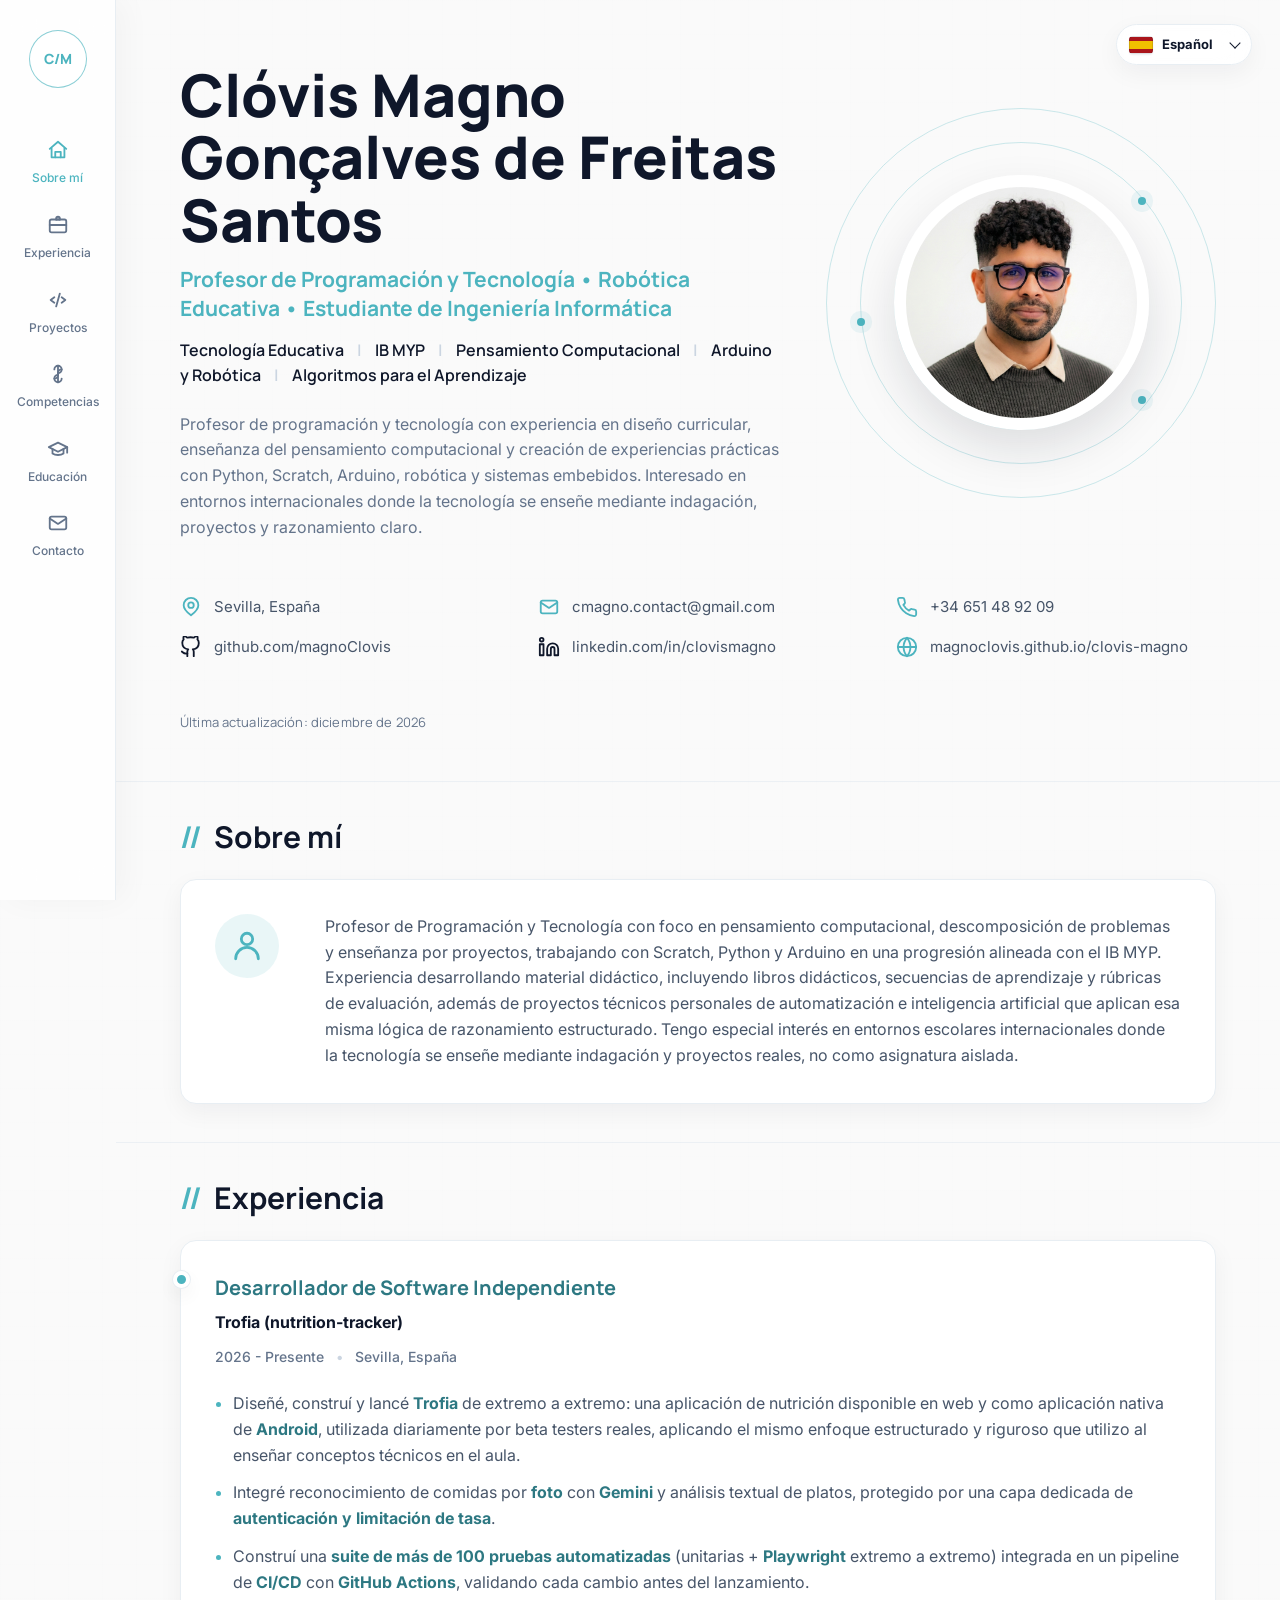
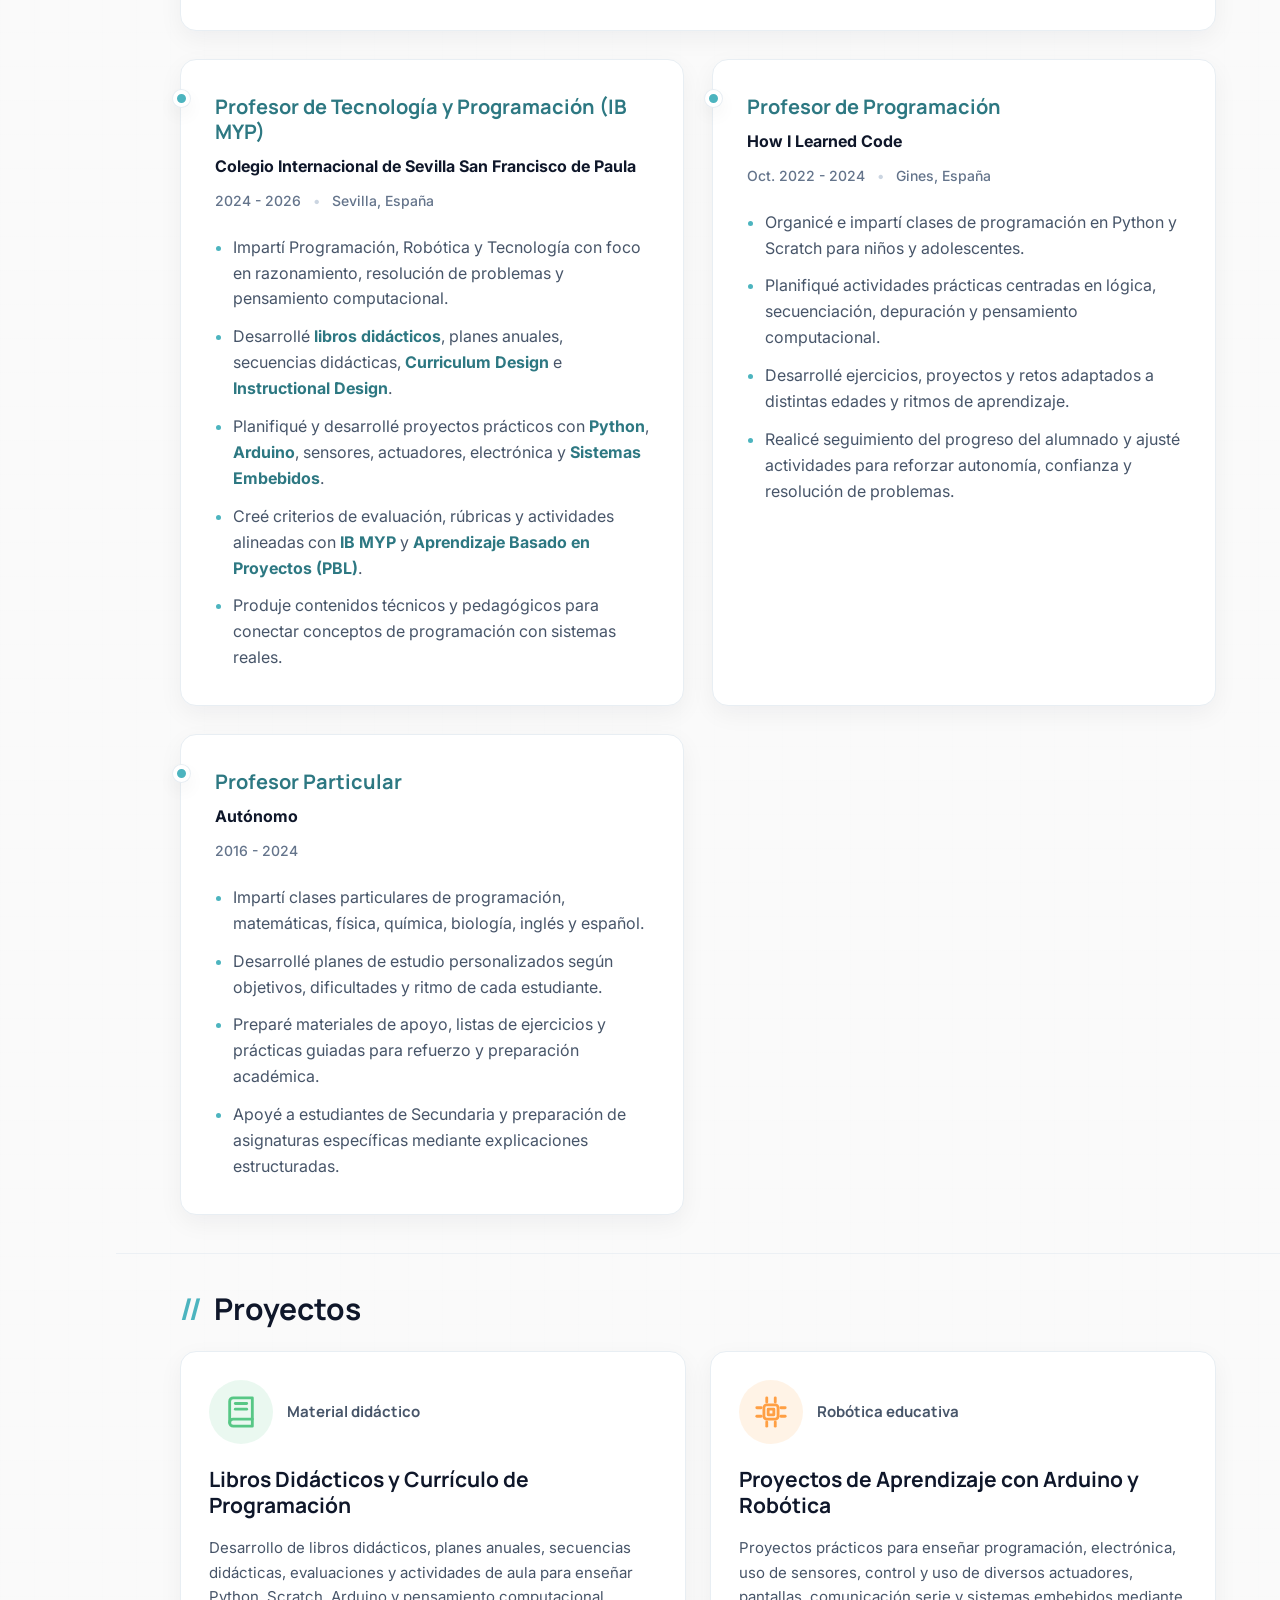
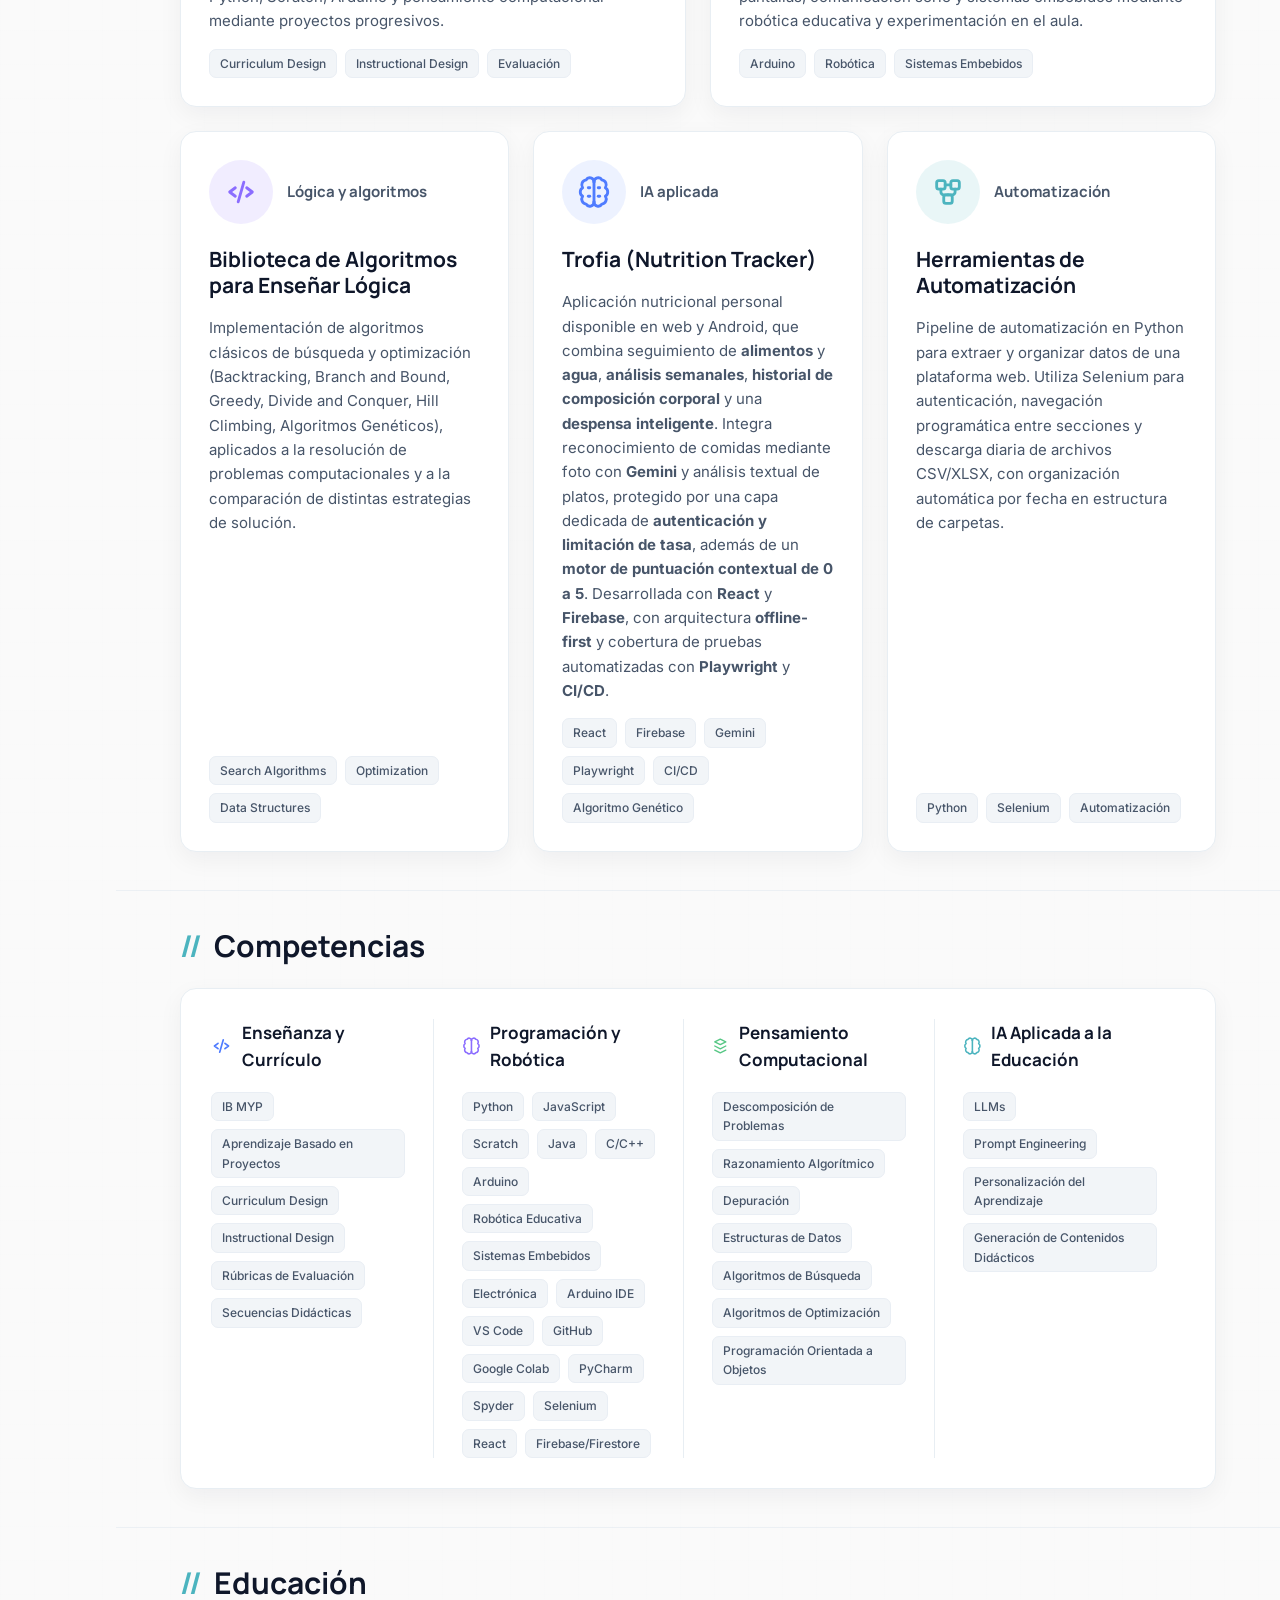
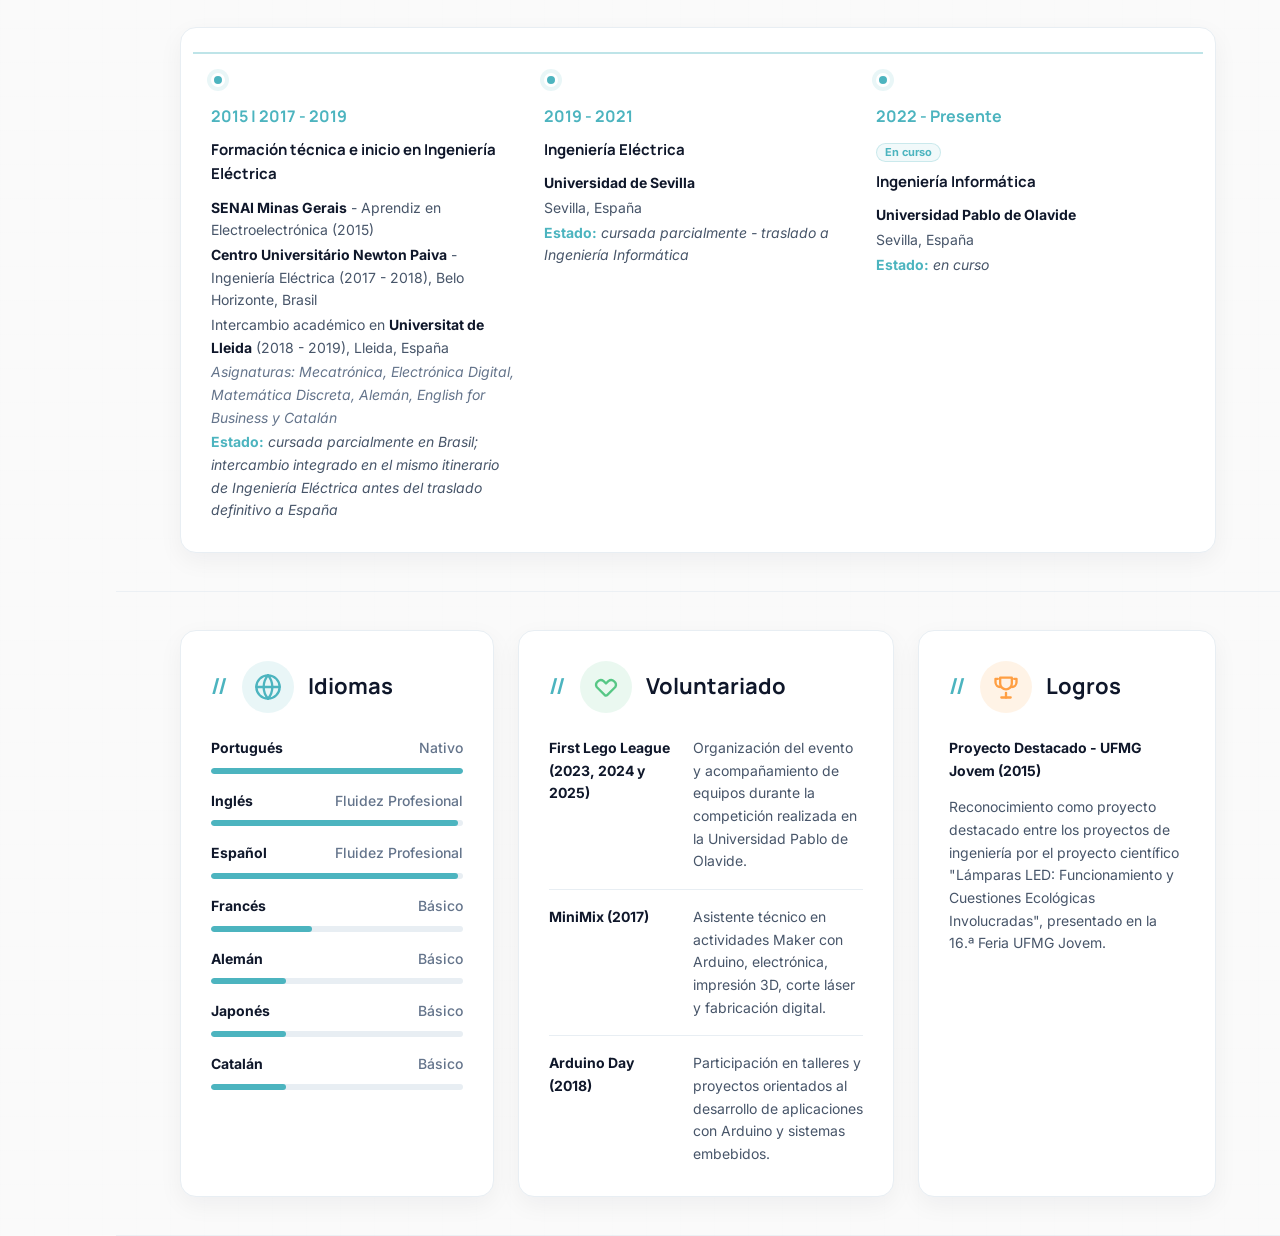
==== commit fd9d5ac0: "Update clovis-magno-prof Trofia project and experience entries" ====
--- a/es.html
+++ b/es.html
@@ -109,6 +109,7 @@
           <a href="https://magnoclovis.github.io/clovis-magno" target="_blank" rel="noopener">magnoclovis.github.io/clovis-magno</a>
         </li>
       </ul>
+      <p class="last-updated" id="last-updated" data-label="Última actualización"></p>
     </section>
     <!-- Fin de la seccion de presentacion. -->
 
@@ -145,6 +146,18 @@
       </div>
 
       <div class="experience-grid">
+        <article class="card job-card">
+          <span class="job-dot"></span>
+          <h3>Desarrollador de Software Independiente</h3>
+          <p class="company">Trofia (nutrition-tracker)</p>
+          <p class="meta">2026 - Presente <span>•</span> Sevilla, España</p>
+          <ul>
+            <li>Diseñé, construí y lancé <strong>Trofia</strong> de extremo a extremo: una aplicación de nutrición disponible en web y como aplicación nativa de <strong>Android</strong>, utilizada diariamente por beta testers reales, aplicando el mismo enfoque estructurado y riguroso que utilizo al enseñar conceptos técnicos en el aula.</li>
+            <li>Integré reconocimiento de comidas por <strong>foto</strong> con <strong>Gemini</strong> y análisis textual de platos, protegido por una capa dedicada de <strong>autenticación y limitación de tasa</strong>.</li>
+            <li>Construí una <strong>suite de más de 100 pruebas automatizadas</strong> (unitarias + <strong>Playwright</strong> extremo a extremo) integrada en un pipeline de <strong>CI/CD</strong> con <strong>GitHub Actions</strong>, validando cada cambio antes del lanzamiento.</li>
+          </ul>
+        </article>
+
         <article class="card job-card">
           <span class="job-dot"></span>
           <h3>Profesor de Tecnología y Programación (IB MYP)</h3>
@@ -246,10 +259,10 @@
             </div>
             <p class="project-kicker">IA aplicada</p>
           </div>
-          <h3>Diario Nutricional Inteligente</h3>
-          <p>Plataforma web que combina persistencia de datos, cálculos nutricionales, estimaciones con LLMs y recomendaciones mediante algoritmo genético. Incluida como proyecto técnico de IA aplicada y desarrollo de software.</p>
-          <div class="tags">
-            <span>LLMs</span><span>Algoritmos Genéticos</span><span>React</span>
+          <h3>Trofia (Nutrition Tracker)</h3>
+          <p>Aplicación nutricional personal disponible en web y Android, que combina seguimiento de <strong>alimentos</strong> y <strong>agua</strong>, <strong>análisis semanales</strong>, <strong>historial de composición corporal</strong> y una <strong>despensa inteligente</strong>. Integra reconocimiento de comidas mediante foto con <strong>Gemini</strong> y análisis textual de platos, protegido por una capa dedicada de <strong>autenticación y limitación de tasa</strong>, además de un <strong>motor de puntuación contextual de 0 a 5</strong>. Desarrollada con <strong>React</strong> y <strong>Firebase</strong>, con arquitectura <strong>offline-first</strong> y cobertura de pruebas automatizadas con <strong>Playwright</strong> y <strong>CI/CD</strong>.</p>
+          <div class="tags">
+            <span>React</span><span>Firebase</span><span>Gemini</span><span>Playwright</span><span>CI/CD</span><span>Algoritmo Genético</span>
           </div>
         </article>
 
@@ -381,5 +394,27 @@
     <!-- Fin de la informacion adicional. -->
   </main>
   <!-- Fin del contenido principal. -->
+  <script>
+    (function () {
+      const updated = document.getElementById('last-updated');
+      if (!updated) {
+        return;
+      }
+
+      const localeByLabel = {
+        'Last updated': 'en-US',
+        'Última actualización': 'es-ES',
+        'Última atualização': 'pt-BR',
+      };
+
+      const label = updated.dataset.label || 'Last updated';
+      const locale = localeByLabel[label] || 'en-US';
+      const monthYear = new Intl.DateTimeFormat(locale, {
+        month: 'long',
+        year: 'numeric',
+      }).format(new Date());
+      updated.textContent = `${label}: ${monthYear}`;
+    })();
+  </script>
 </body>
 </html>
--- a/style.css
+++ b/style.css
@@ -388,6 +388,15 @@
   transition: color 0.2s ease;
 }
 
+.last-updated {
+  grid-column: 1 / -1;
+  margin: 8px 0 0;
+  color: var(--muted);
+  font-family: "Manrope", sans-serif;
+  font-size: 13px;
+  letter-spacing: 0.01em;
+}
+
 .contact-grid a:hover {
   color: var(--accent);
 }
@@ -1247,6 +1256,10 @@
     font-size: 8.6px;
   }
 
+  .last-updated {
+    display: none;
+  }
+
   .contact-icon {
     width: 12px;
     height: 12px;
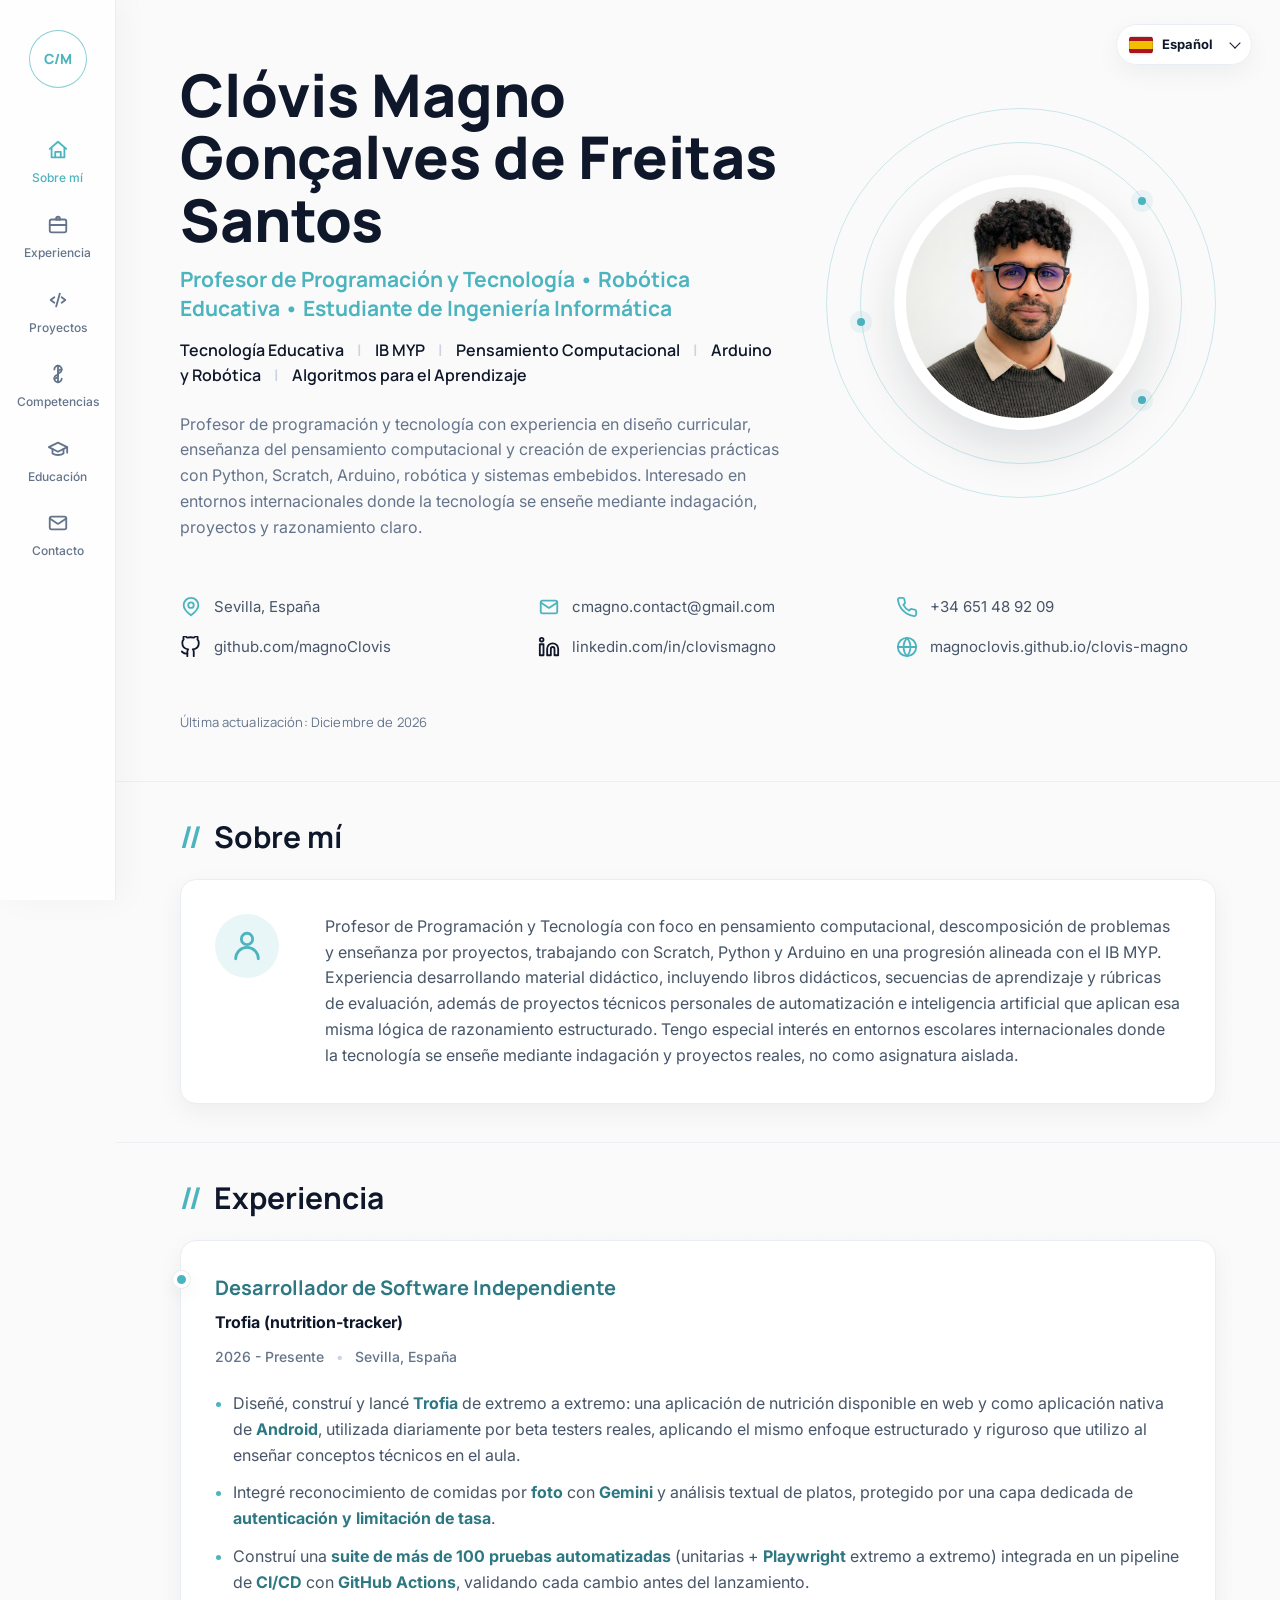
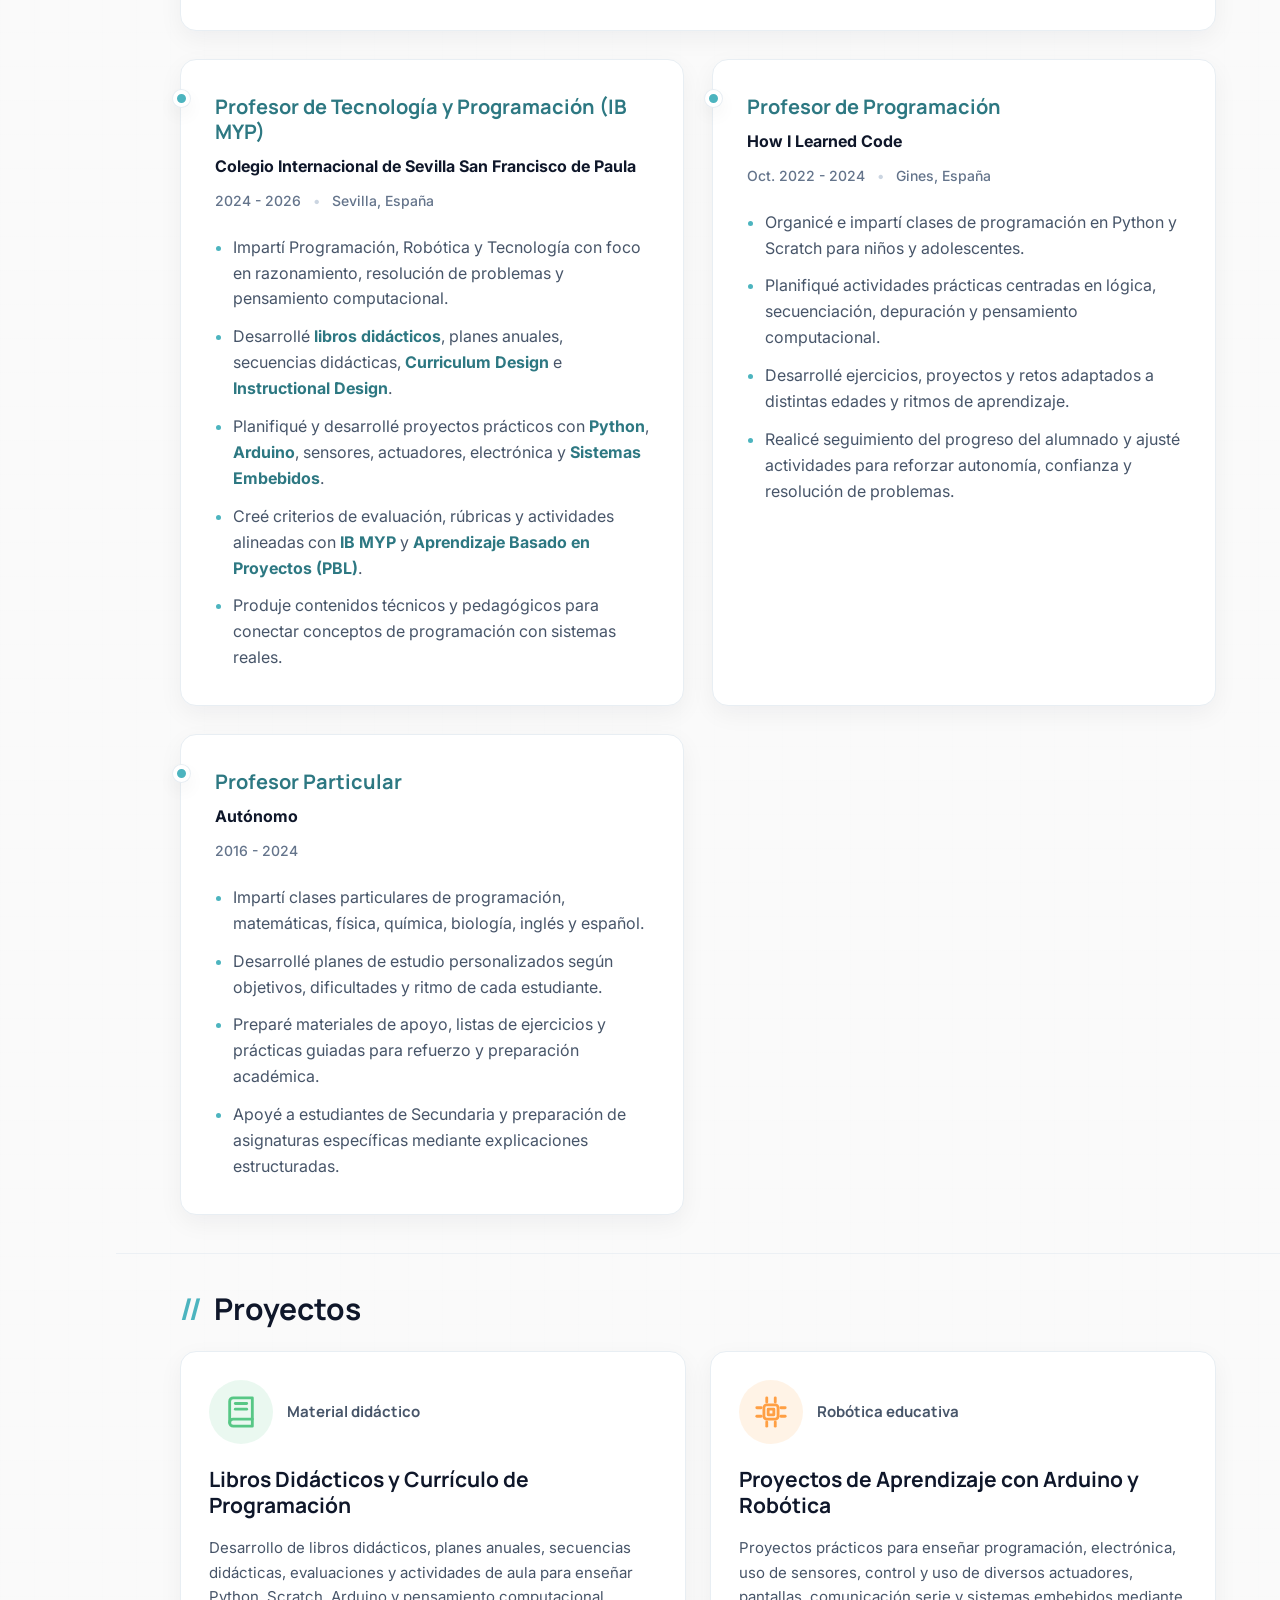
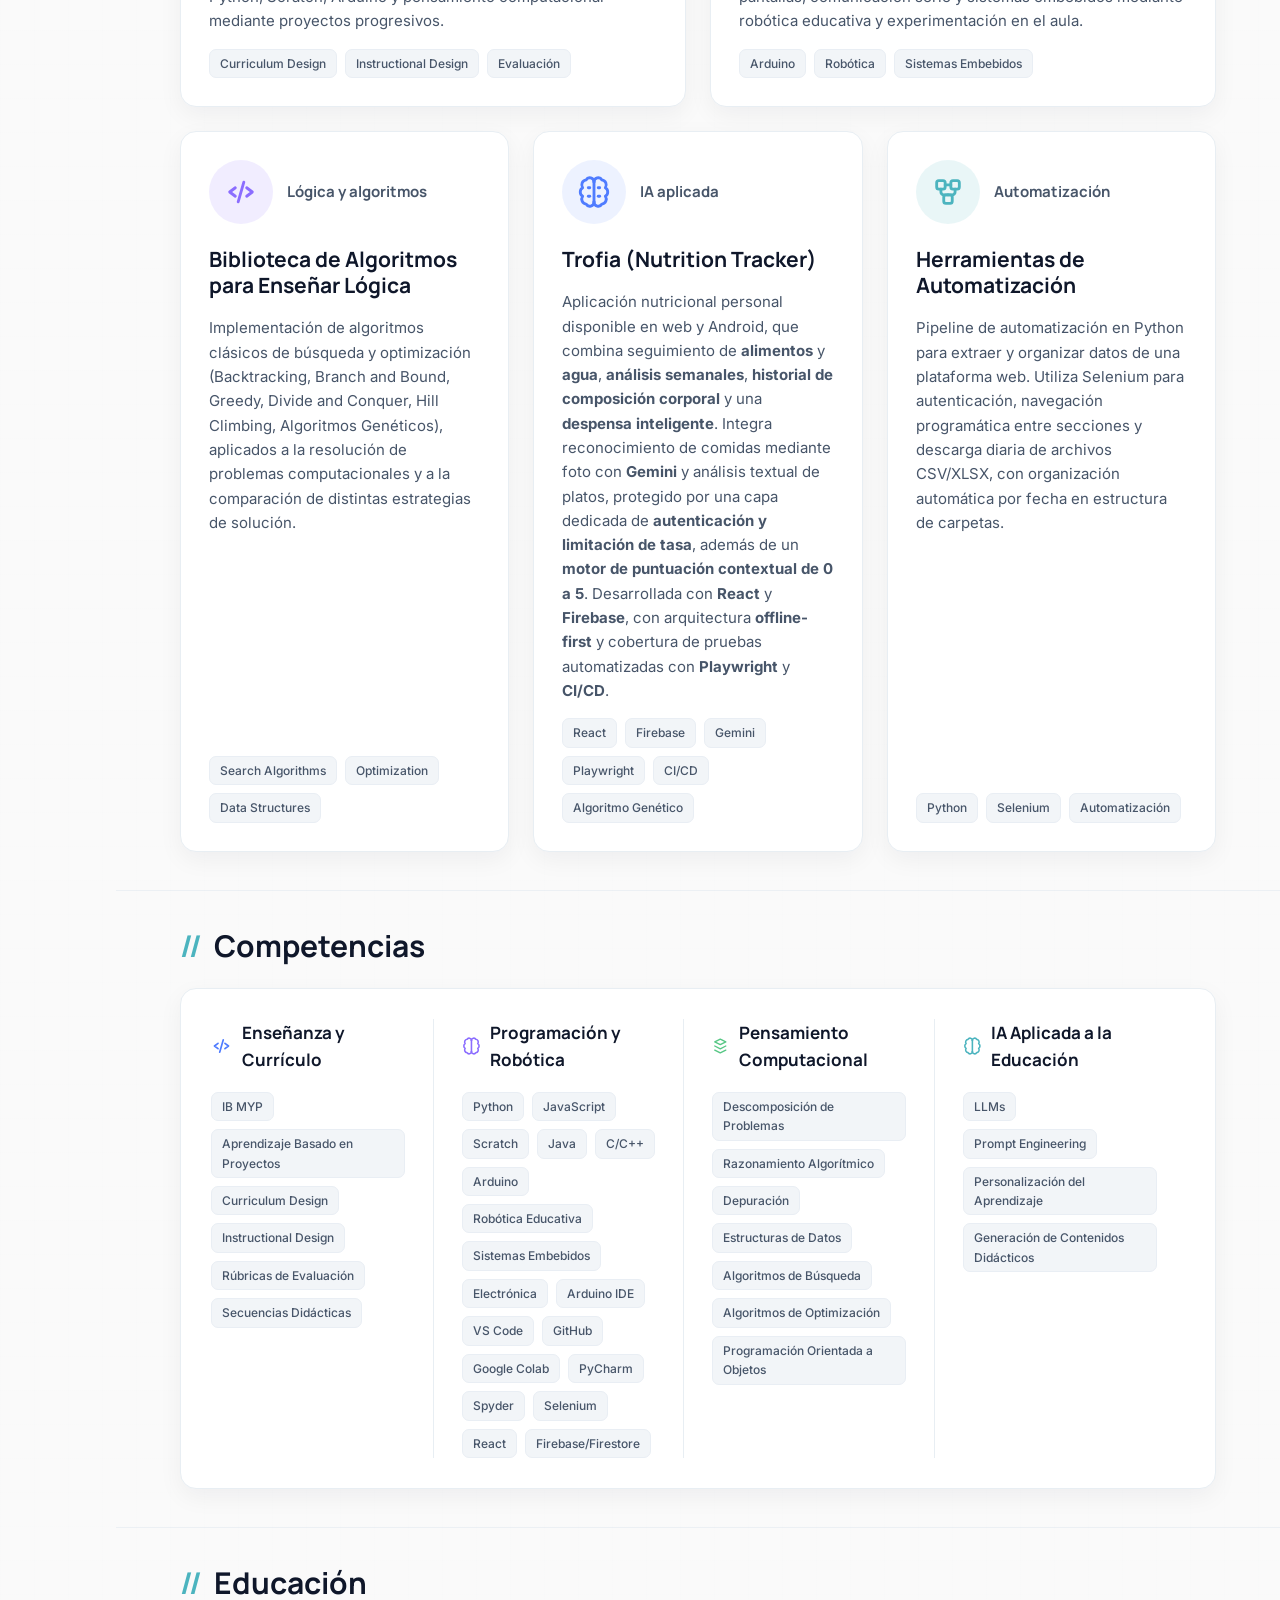
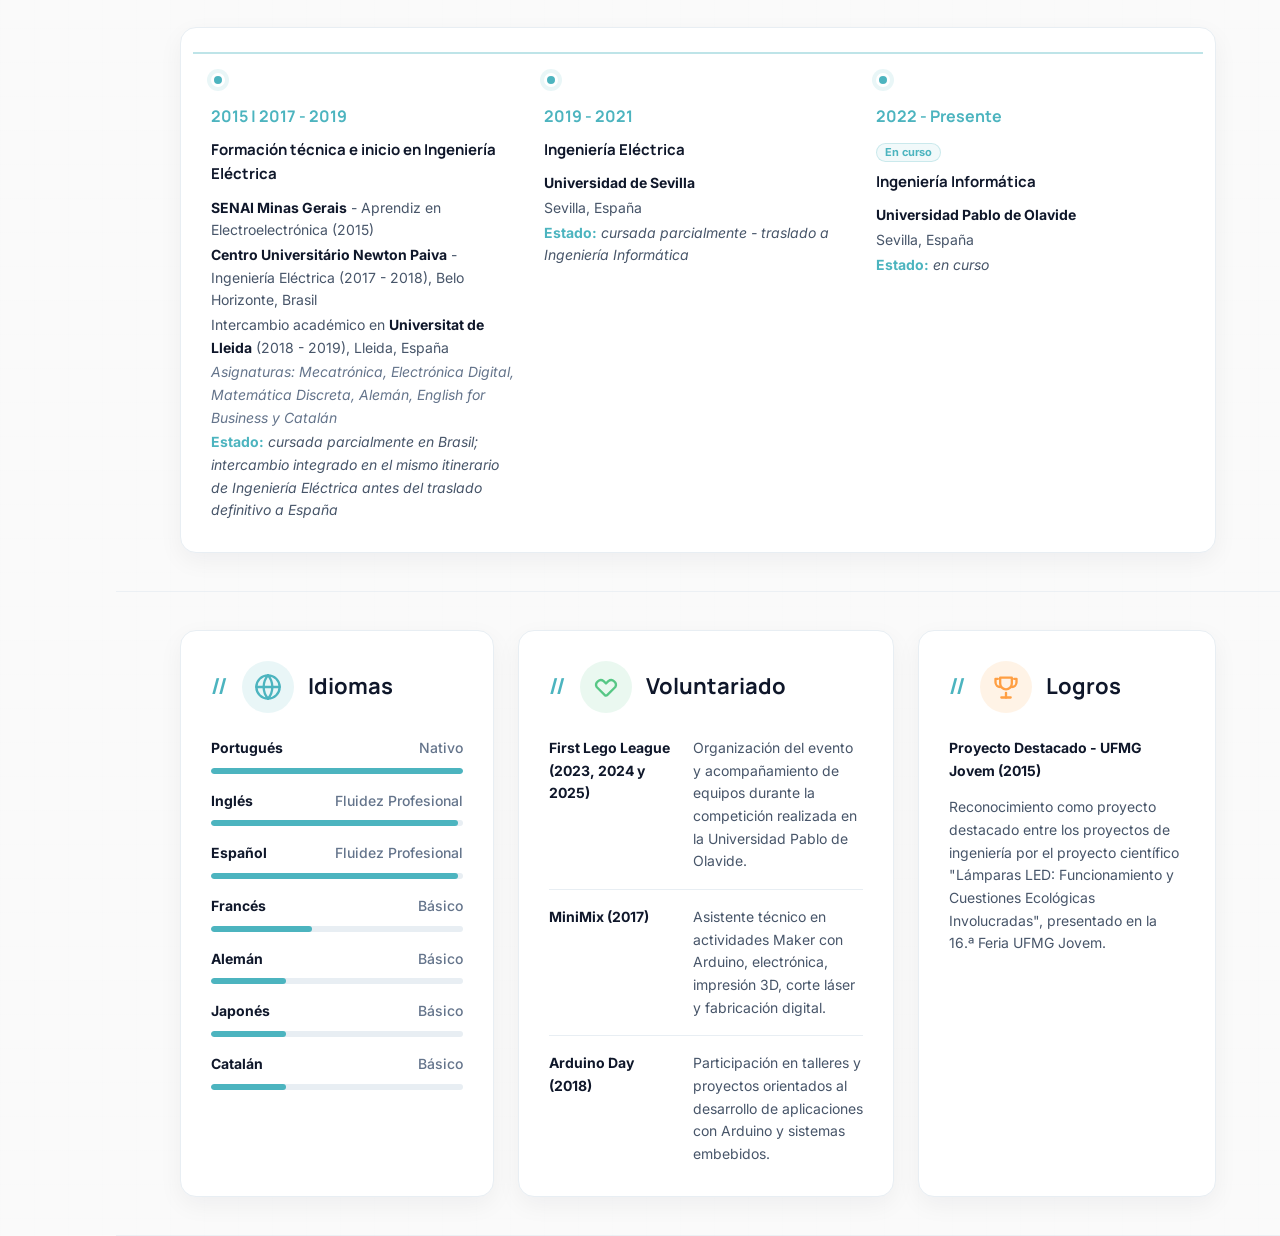
==== commit 278c28bc: "Capitalize month name in last updated on teacher CV" ====
--- a/es.html
+++ b/es.html
@@ -413,7 +413,8 @@
         month: 'long',
         year: 'numeric',
       }).format(new Date());
-      updated.textContent = `${label}: ${monthYear}`;
+      const formattedMonthYear = monthYear.charAt(0).toUpperCase() + monthYear.slice(1);
+      updated.textContent = `${label}: ${formattedMonthYear}`;
     })();
   </script>
 </body>
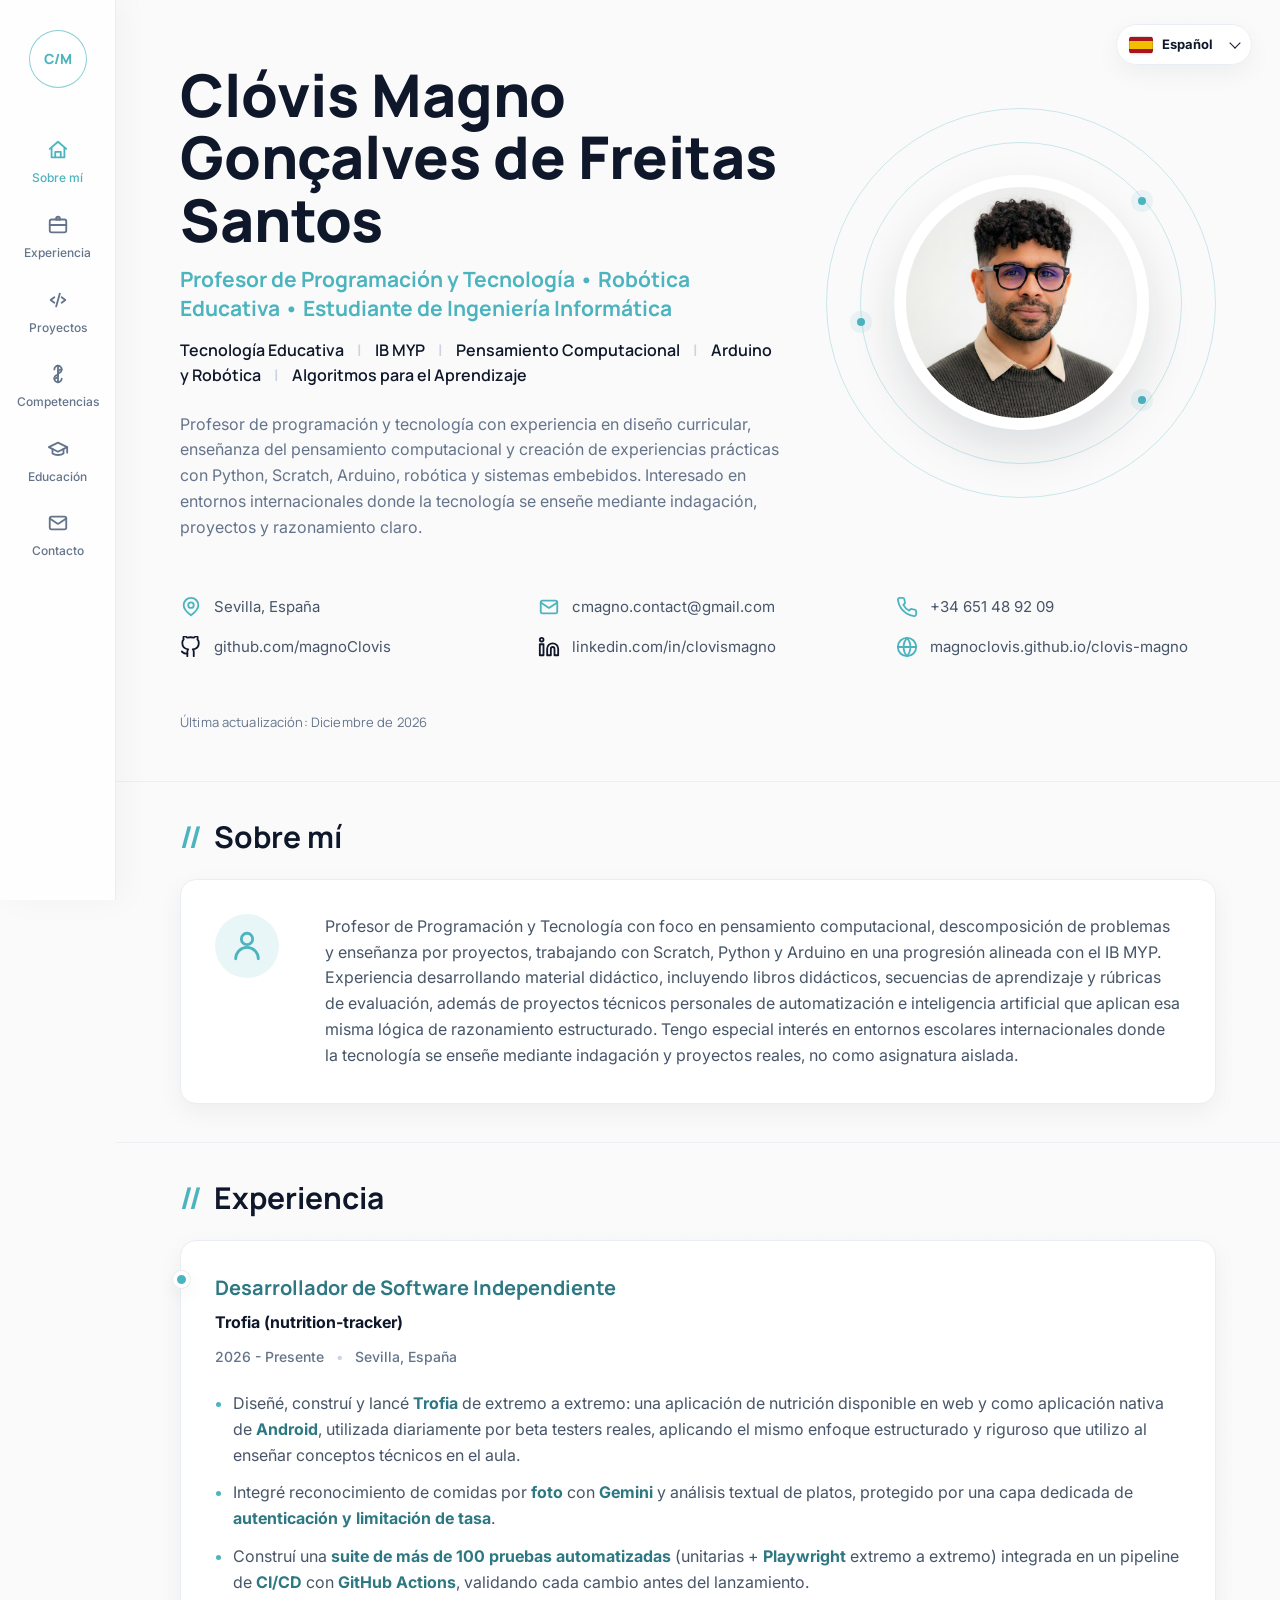
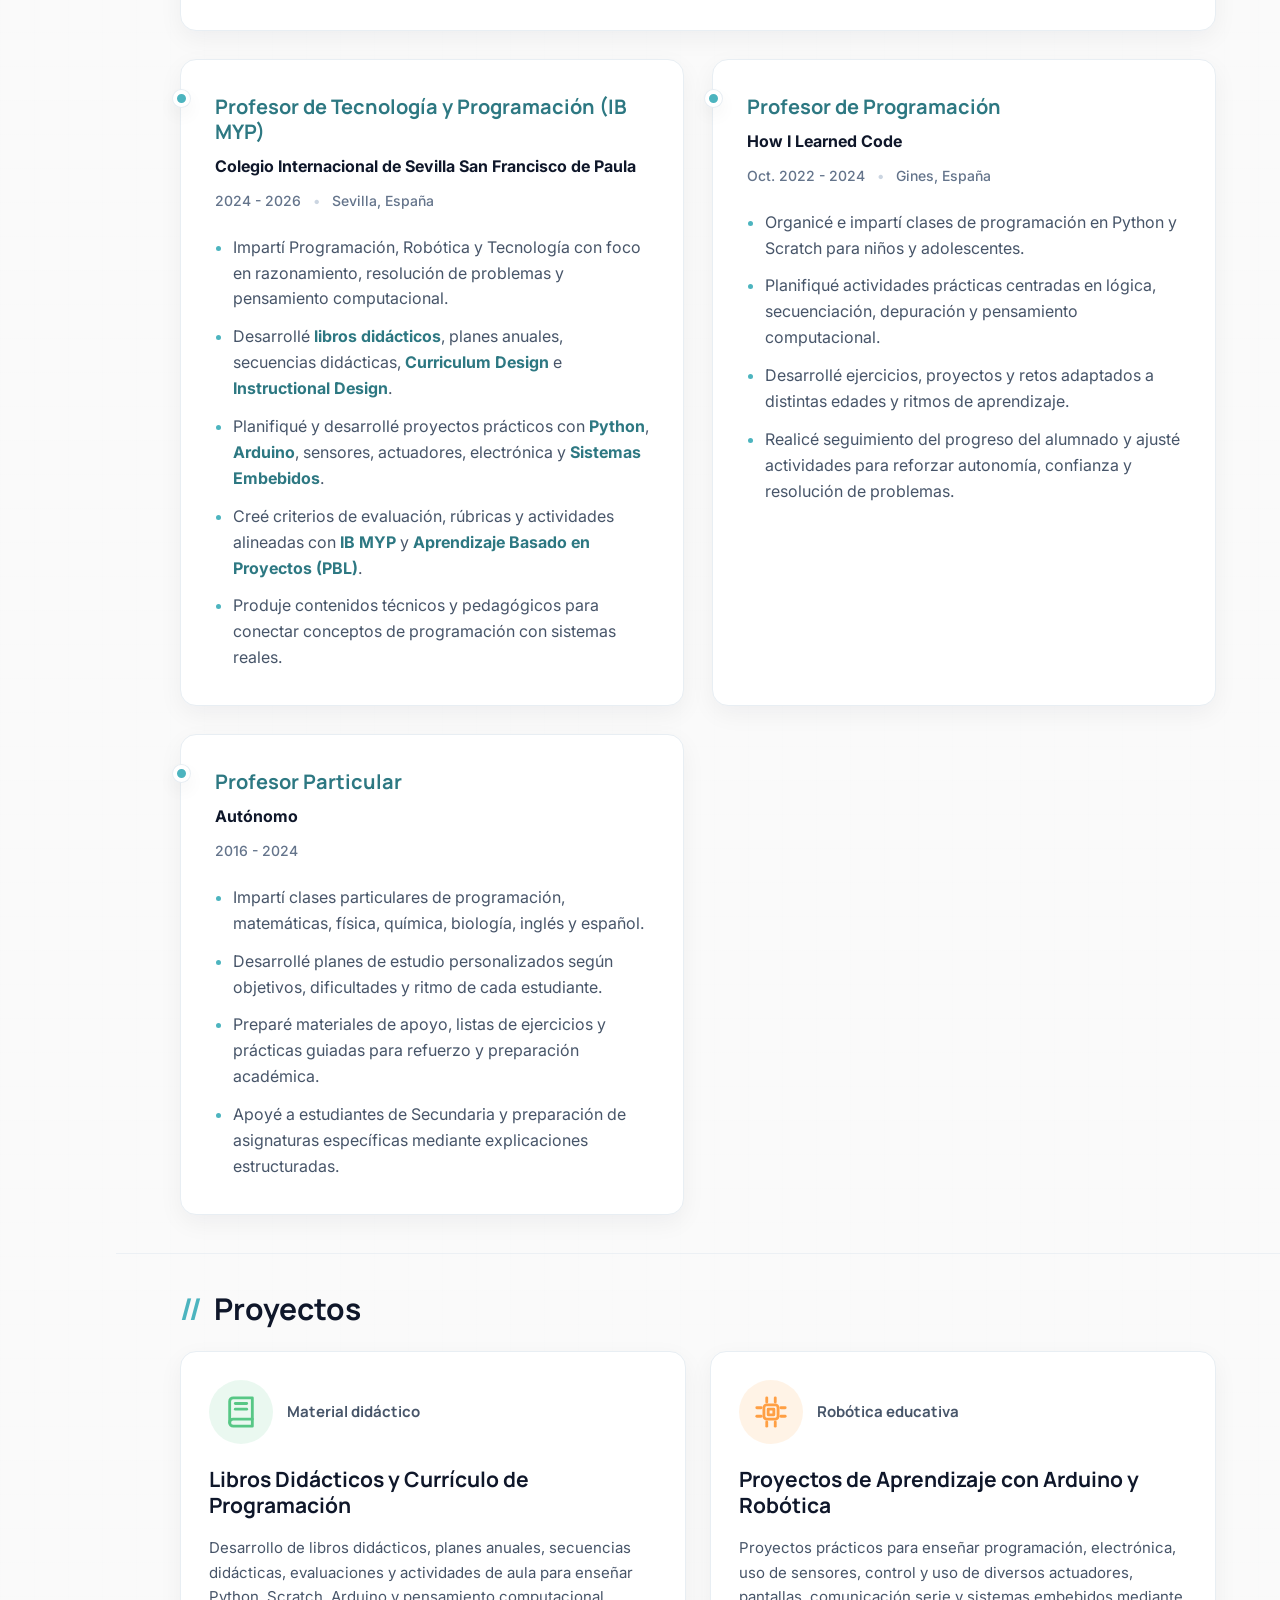
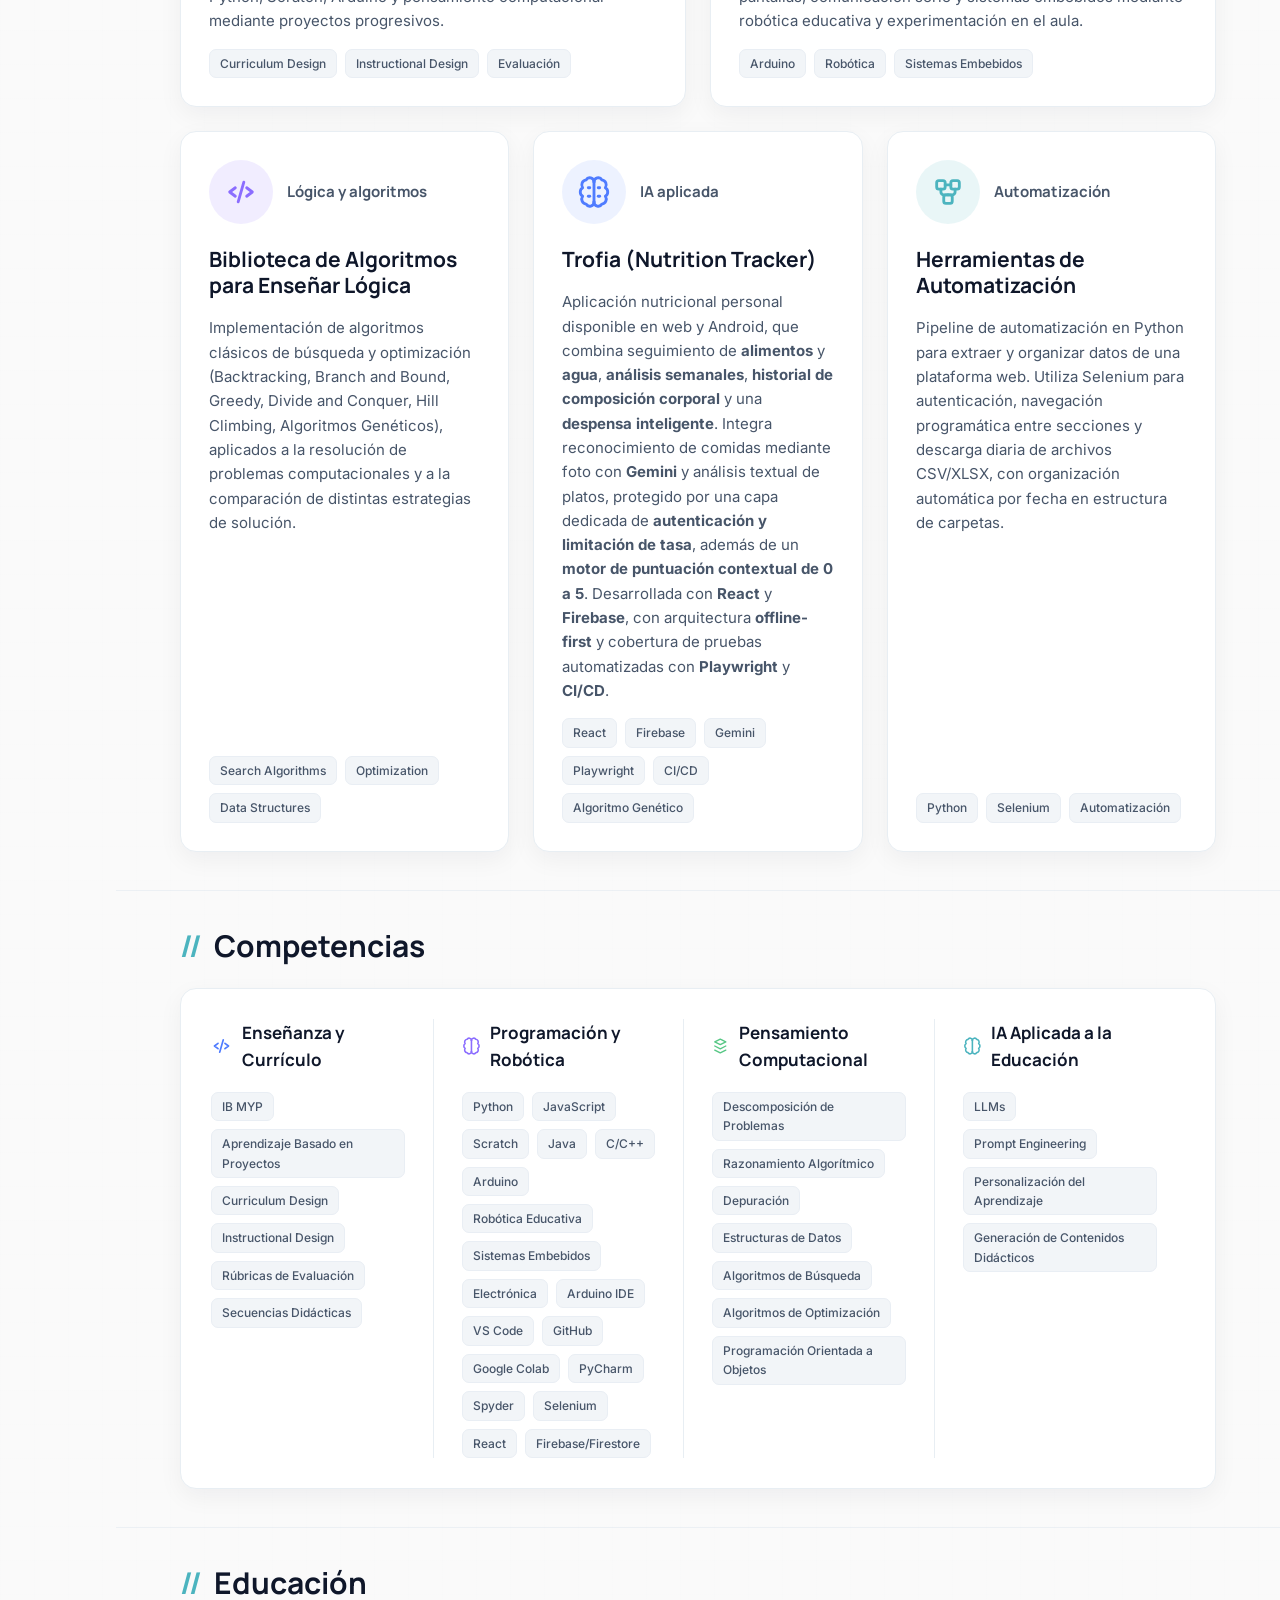
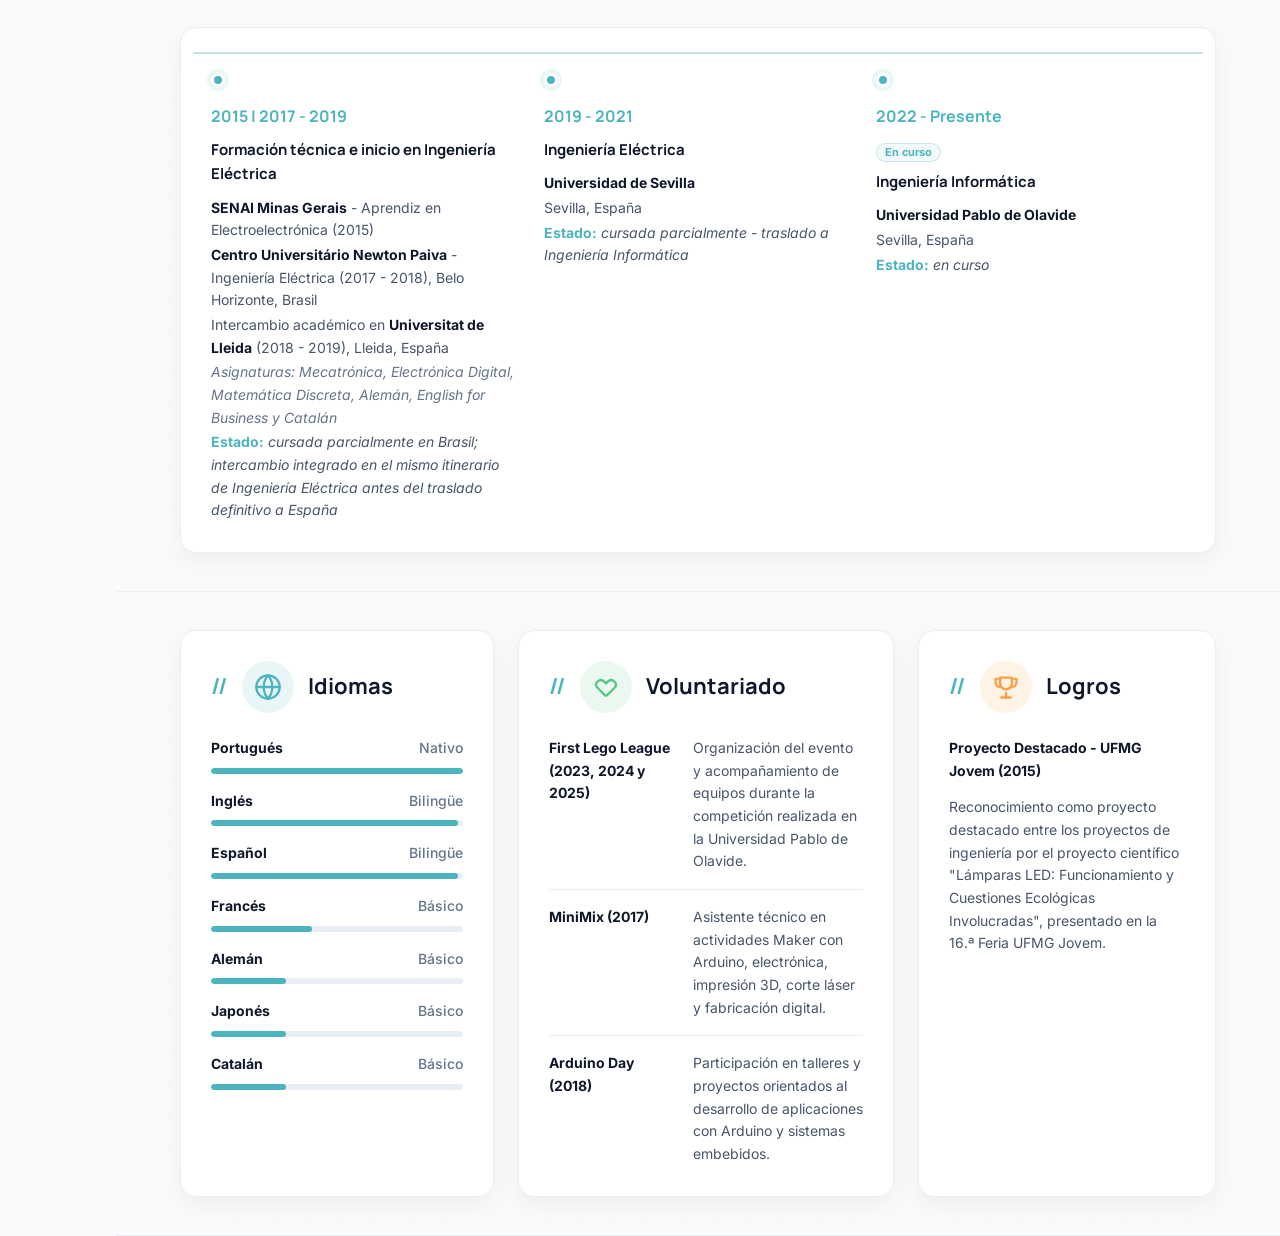
==== commit baa07859: "Standardize Spanish and English as bilingual" ====
--- a/es.html
+++ b/es.html
@@ -367,8 +367,8 @@
         <h2><span><svg viewBox="0 0 24 24" aria-hidden="true"><circle cx="12" cy="12" r="10"/><path d="M2 12h20"/><path d="M12 2a15.3 15.3 0 0 1 0 20"/><path d="M12 2a15.3 15.3 0 0 0 0 20"/></svg></span>Idiomas</h2>
         <div class="language-list">
           <div class="language-row" style="--level:100%"><p><strong>Portugués</strong><span>Nativo</span></p><div class="meter"><i></i></div></div>
-          <div class="language-row" style="--level:98%"><p><strong>Inglés</strong><span>Fluidez Profesional</span></p><div class="meter"><i></i></div></div>
-          <div class="language-row" style="--level:98%"><p><strong>Español</strong><span>Fluidez Profesional</span></p><div class="meter"><i></i></div></div>
+          <div class="language-row" style="--level:98%"><p><strong>Inglés</strong><span>Bilingüe</span></p><div class="meter"><i></i></div></div>
+          <div class="language-row" style="--level:98%"><p><strong>Español</strong><span>Bilingüe</span></p><div class="meter"><i></i></div></div>
           <div class="language-row" style="--level:40%"><p><strong>Francés</strong><span>Básico</span></p><div class="meter"><i></i></div></div>
           <div class="language-row" style="--level:30%"><p><strong>Alemán</strong><span>Básico</span></p><div class="meter"><i></i></div></div>
           <div class="language-row" style="--level:30%"><p><strong>Japonés</strong><span>Básico</span></p><div class="meter"><i></i></div></div>
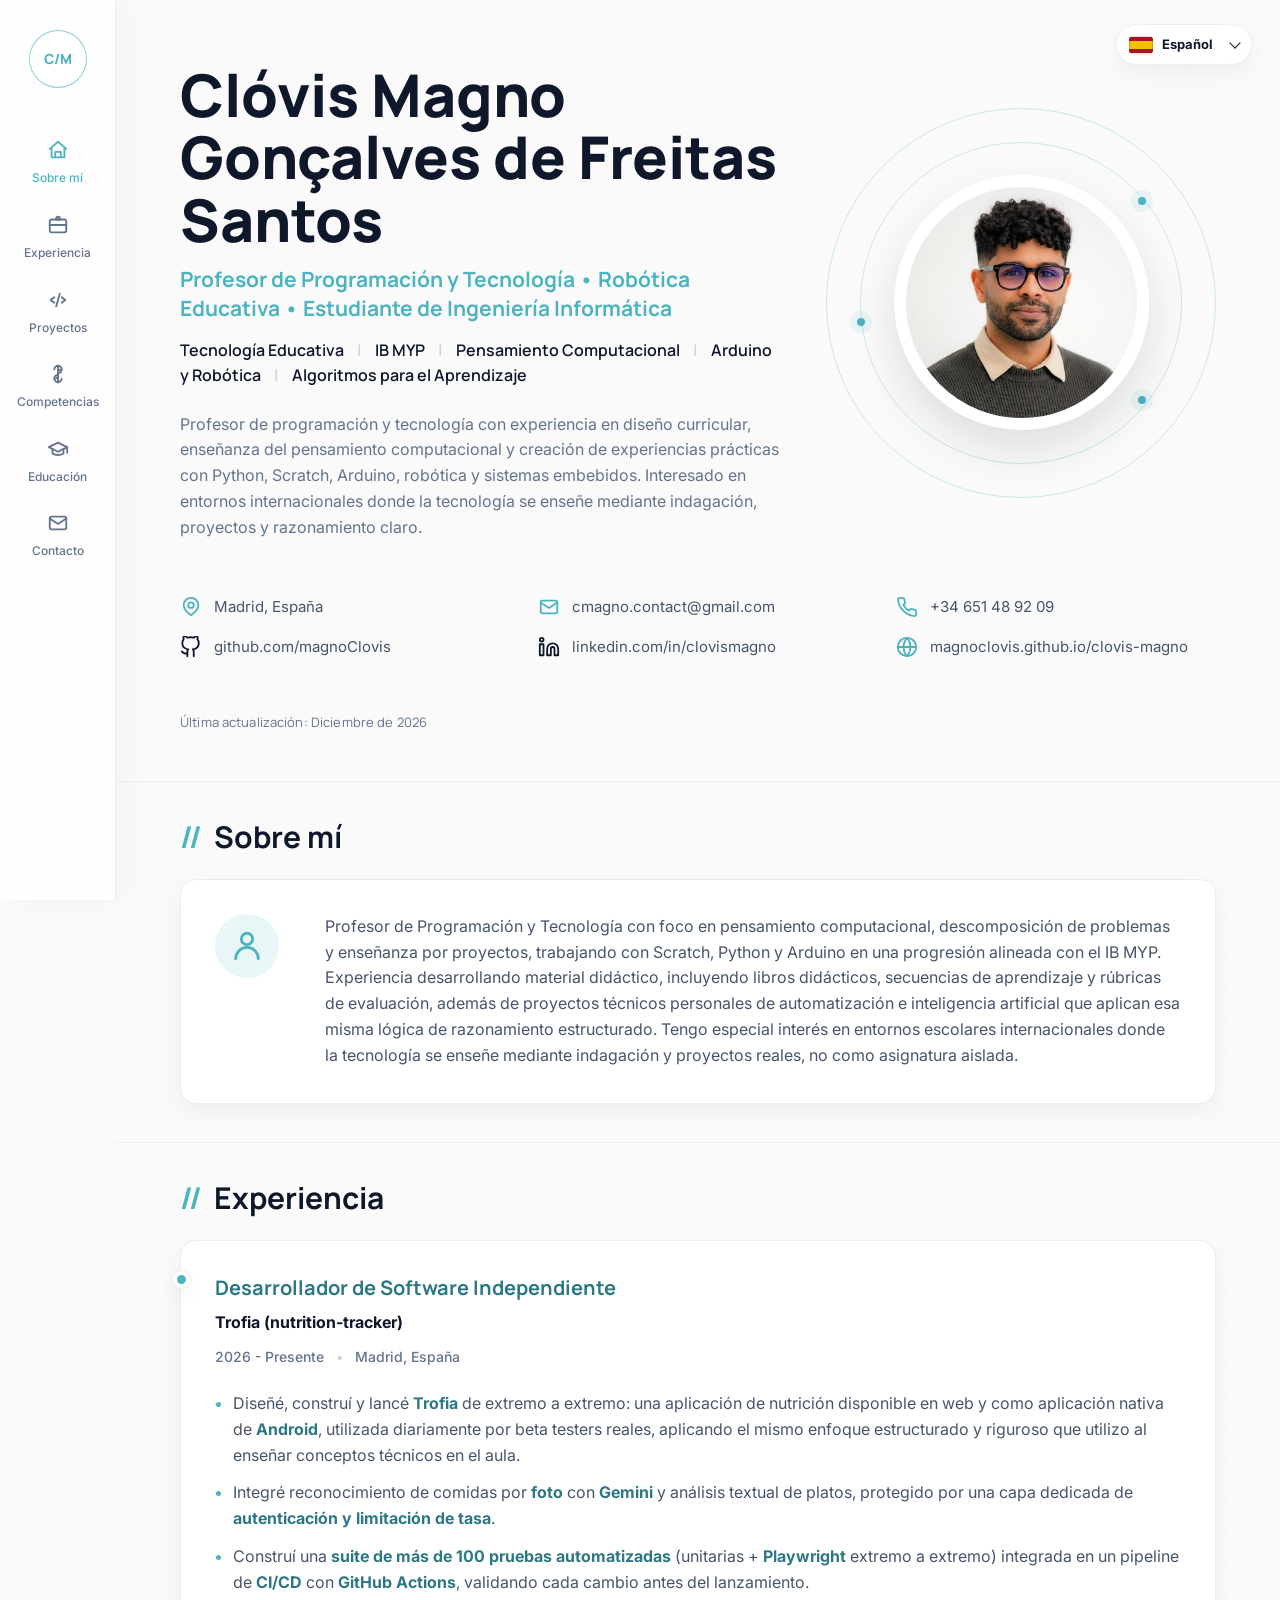
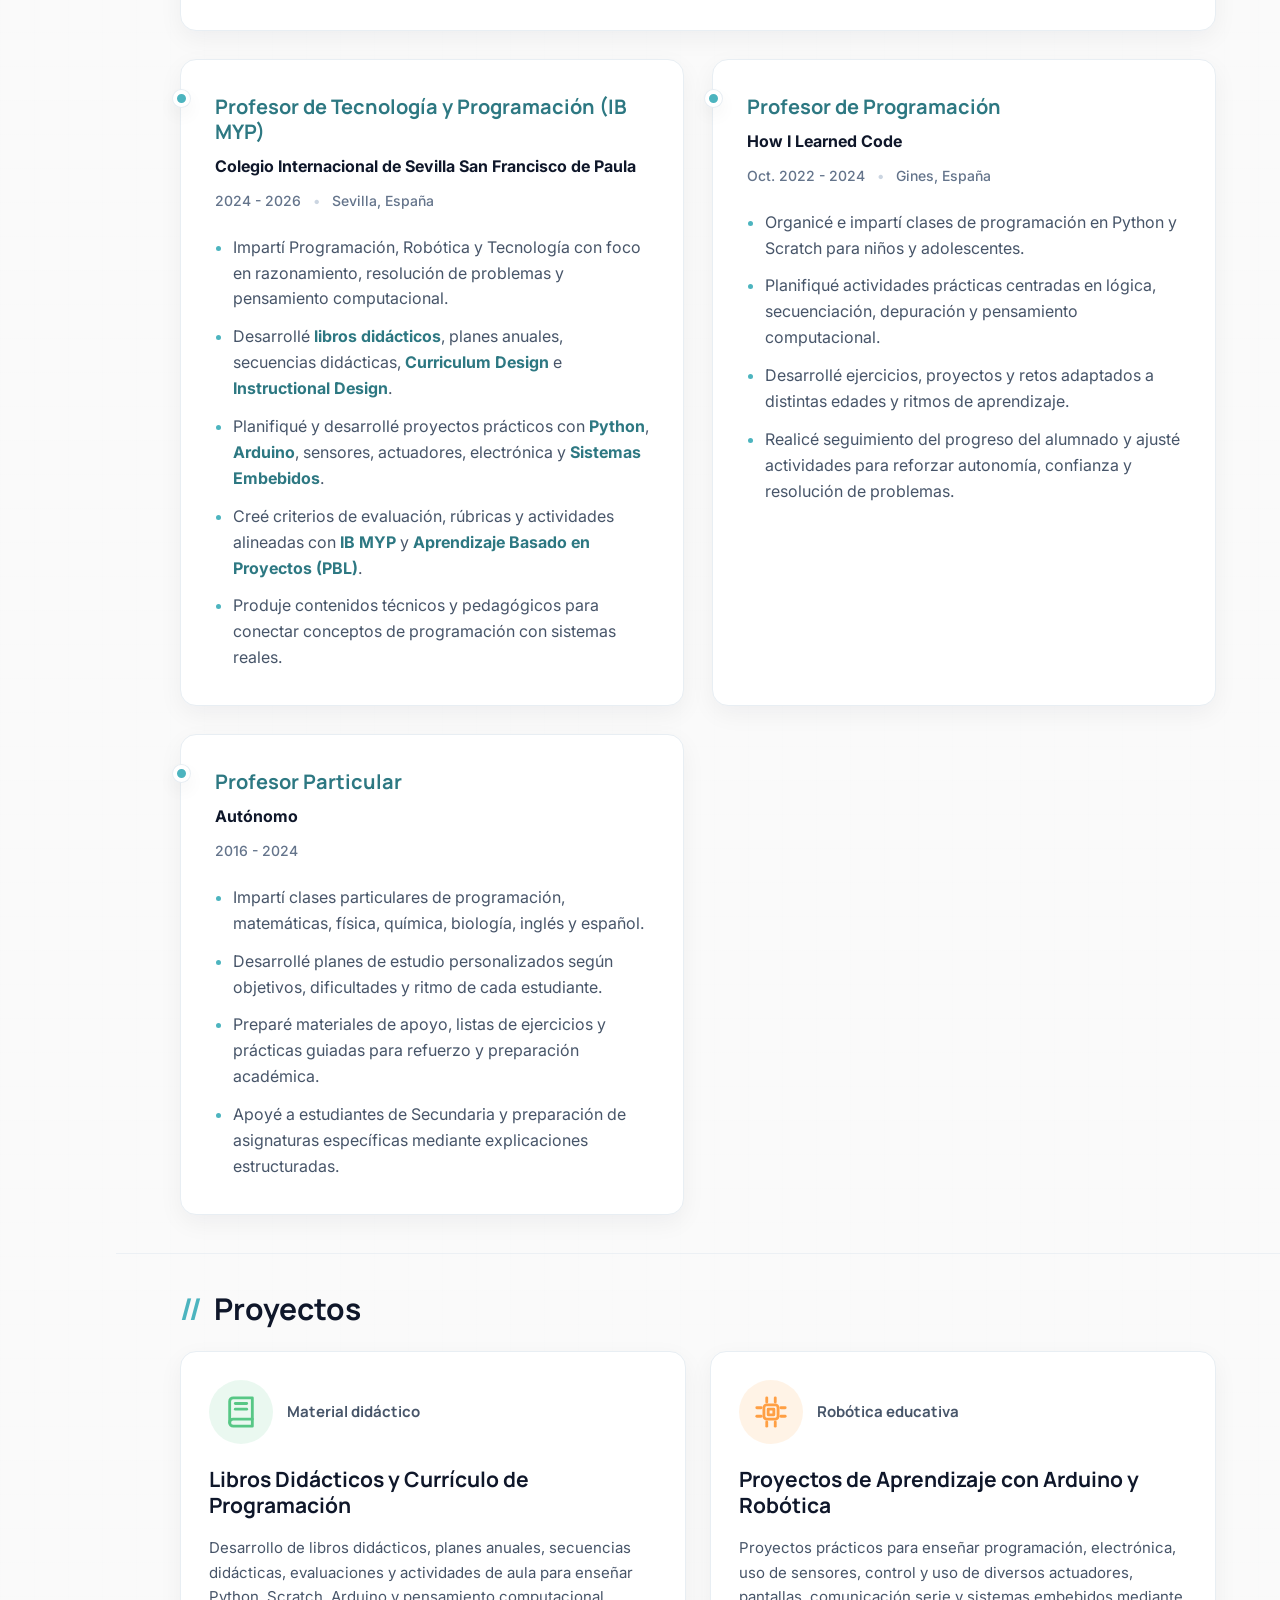
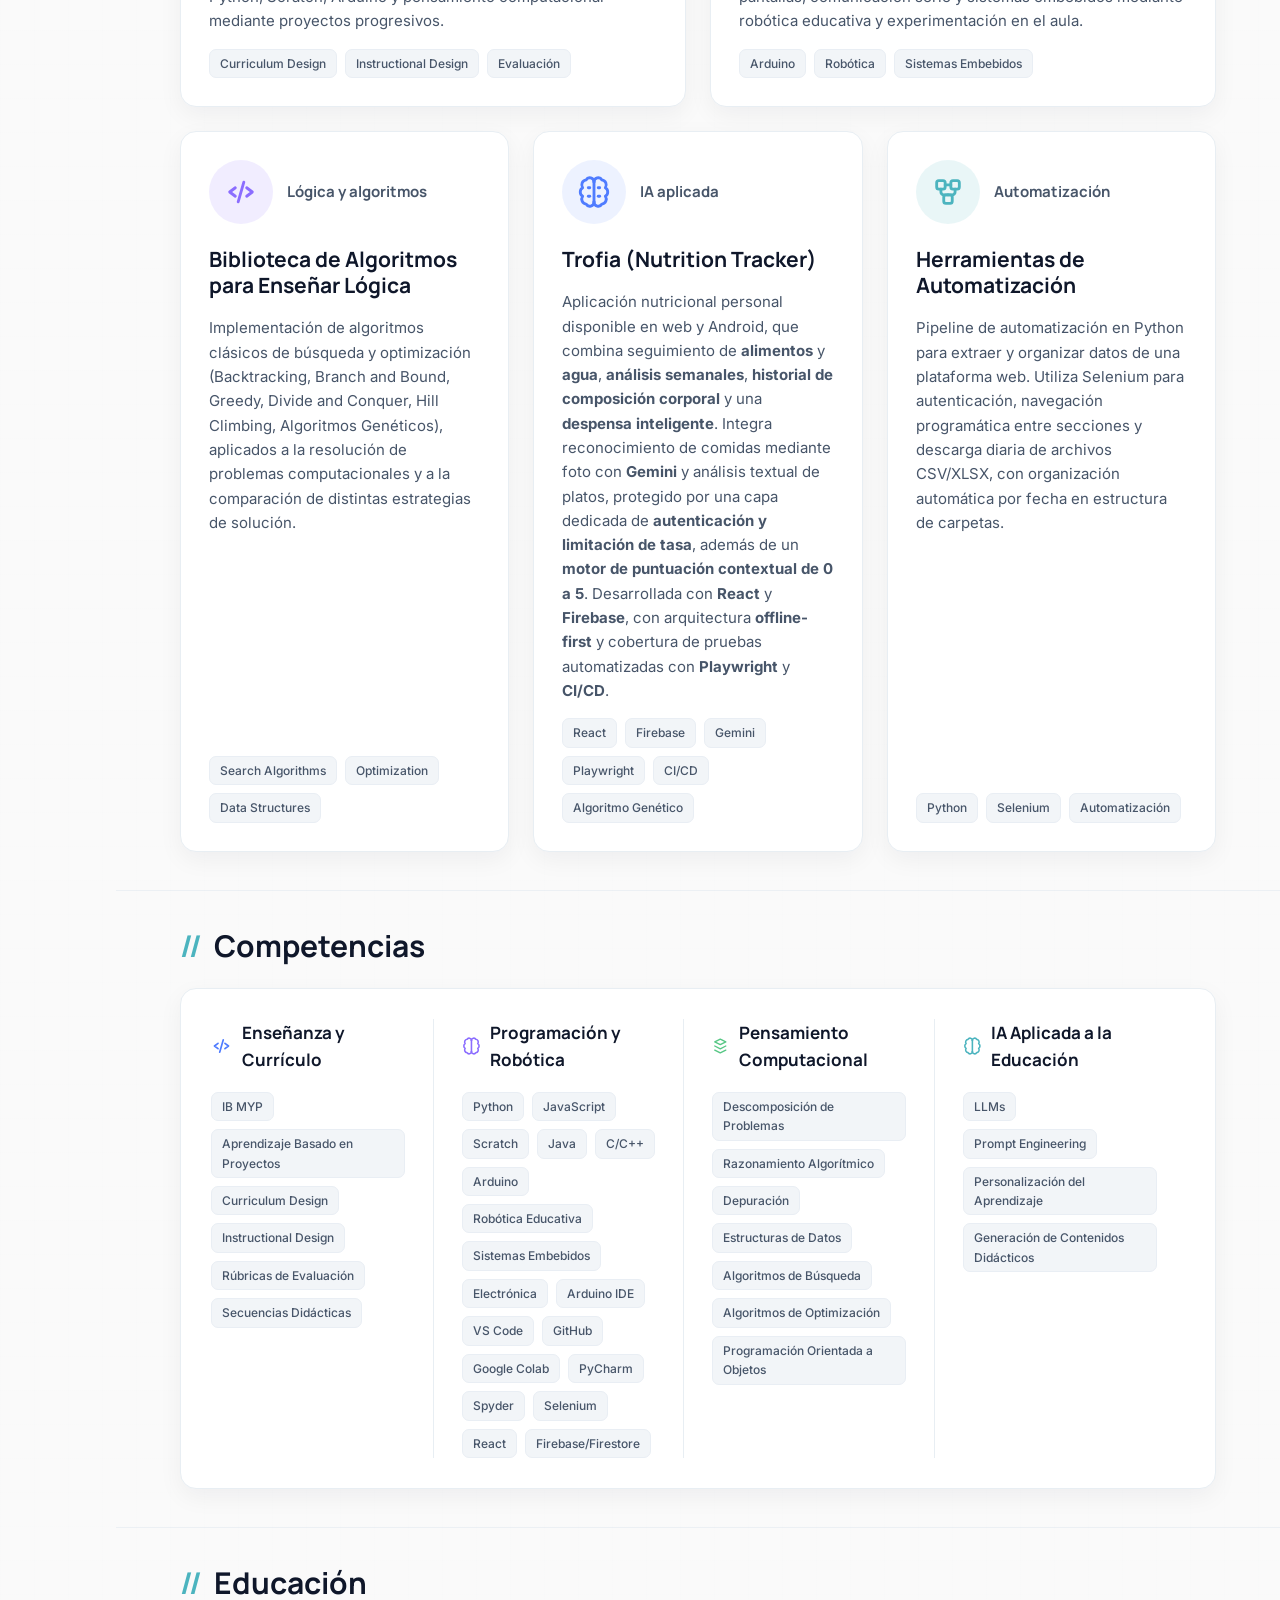
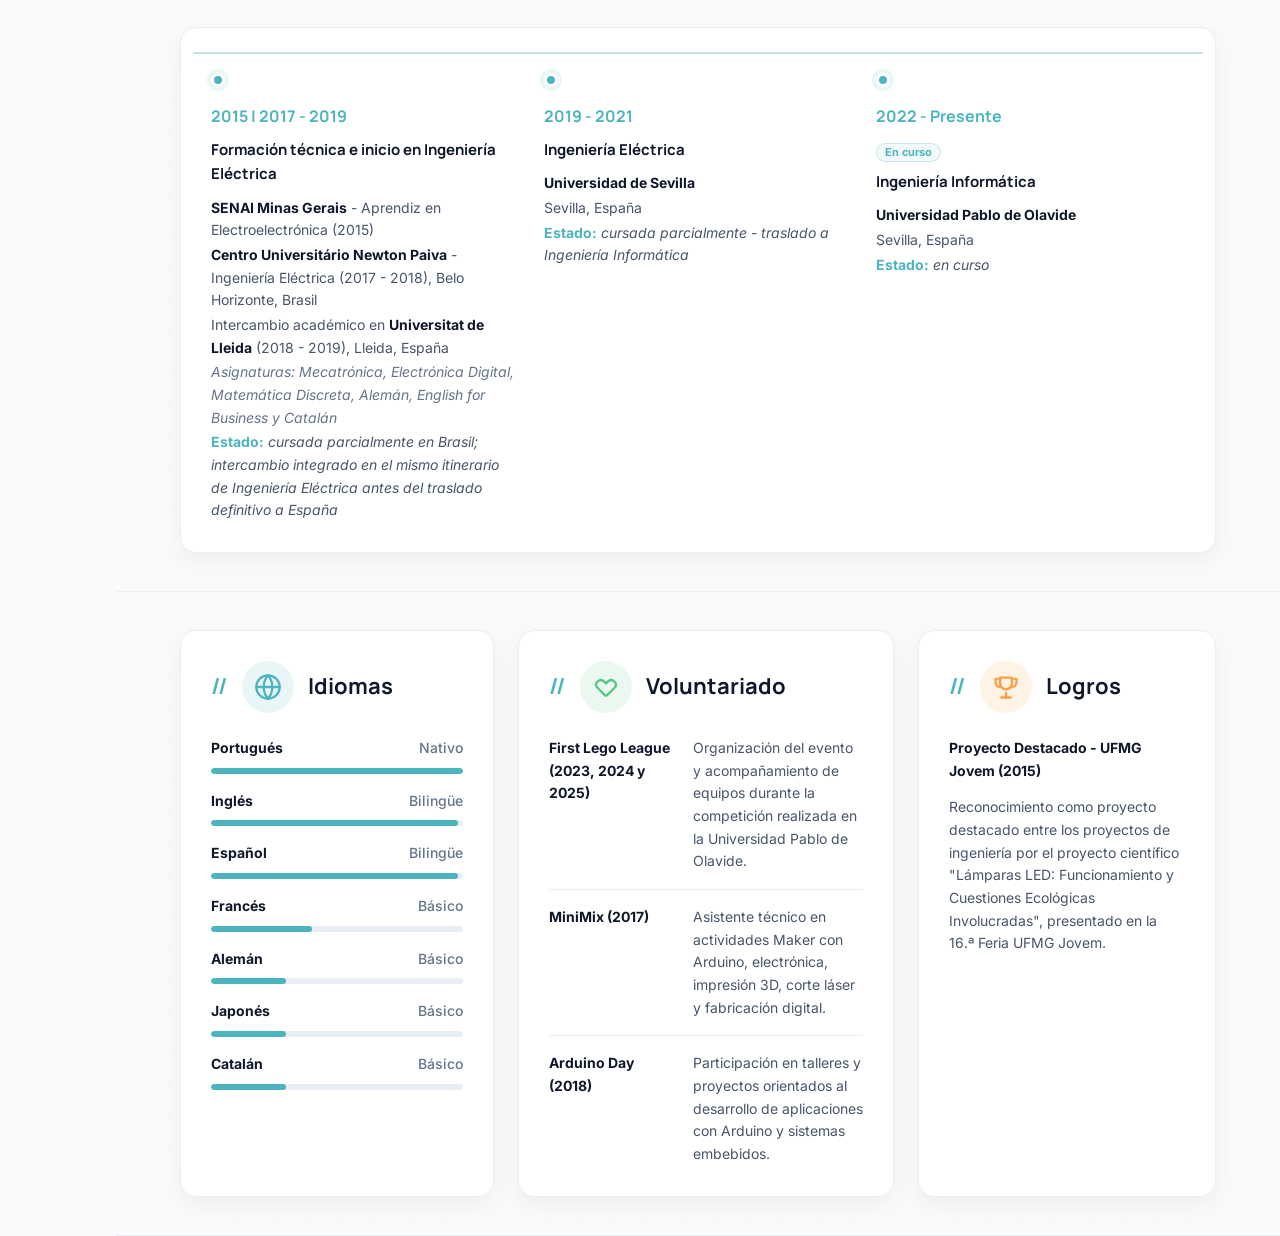
==== commit 5310af4e: "Atualiza cidade atual para Madrid nas versões EN, PT e ES Co-Authored-By: Claude Sonnet 5.5 <noreply" ====
--- a/es.html
+++ b/es.html
@@ -86,7 +86,7 @@
       <ul class="contact-grid" id="contato" aria-label="Datos de contacto">
         <li>
           <svg class="contact-icon" viewBox="0 0 24 24" aria-hidden="true"><path d="M20 10c0 5-8 11-8 11S4 15 4 10a8 8 0 1 1 16 0Z"/><circle cx="12" cy="10" r="3"/></svg>
-          <span>Sevilla, España</span>
+          <span>Madrid, España</span>
         </li>
         <li>
           <svg class="contact-icon" viewBox="0 0 24 24" aria-hidden="true"><rect x="3" y="5" width="18" height="14" rx="2"/><path d="m3 7 9 6 9-6"/></svg>
@@ -150,7 +150,7 @@
           <span class="job-dot"></span>
           <h3>Desarrollador de Software Independiente</h3>
           <p class="company">Trofia (nutrition-tracker)</p>
-          <p class="meta">2026 - Presente <span>•</span> Sevilla, España</p>
+          <p class="meta">2026 - Presente <span>•</span> Madrid, España</p>
           <ul>
             <li>Diseñé, construí y lancé <strong>Trofia</strong> de extremo a extremo: una aplicación de nutrición disponible en web y como aplicación nativa de <strong>Android</strong>, utilizada diariamente por beta testers reales, aplicando el mismo enfoque estructurado y riguroso que utilizo al enseñar conceptos técnicos en el aula.</li>
             <li>Integré reconocimiento de comidas por <strong>foto</strong> con <strong>Gemini</strong> y análisis textual de platos, protegido por una capa dedicada de <strong>autenticación y limitación de tasa</strong>.</li>
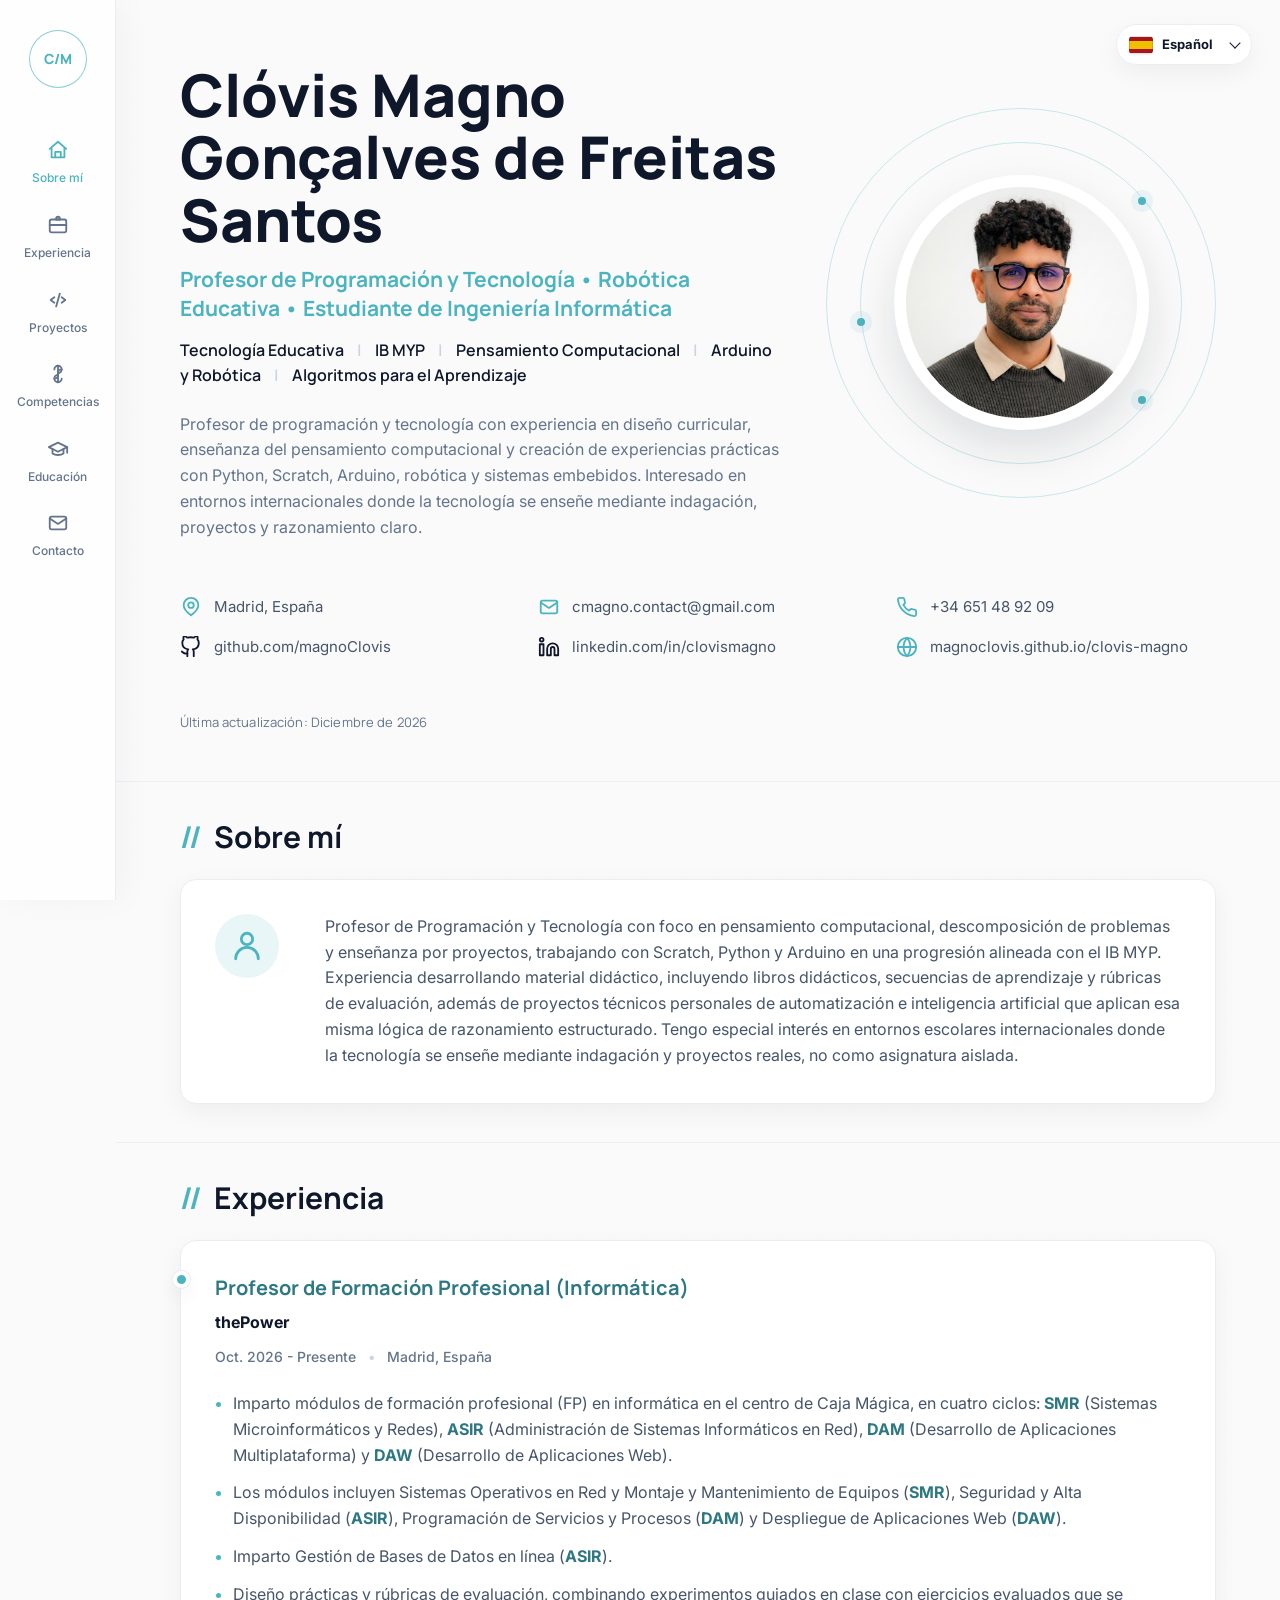
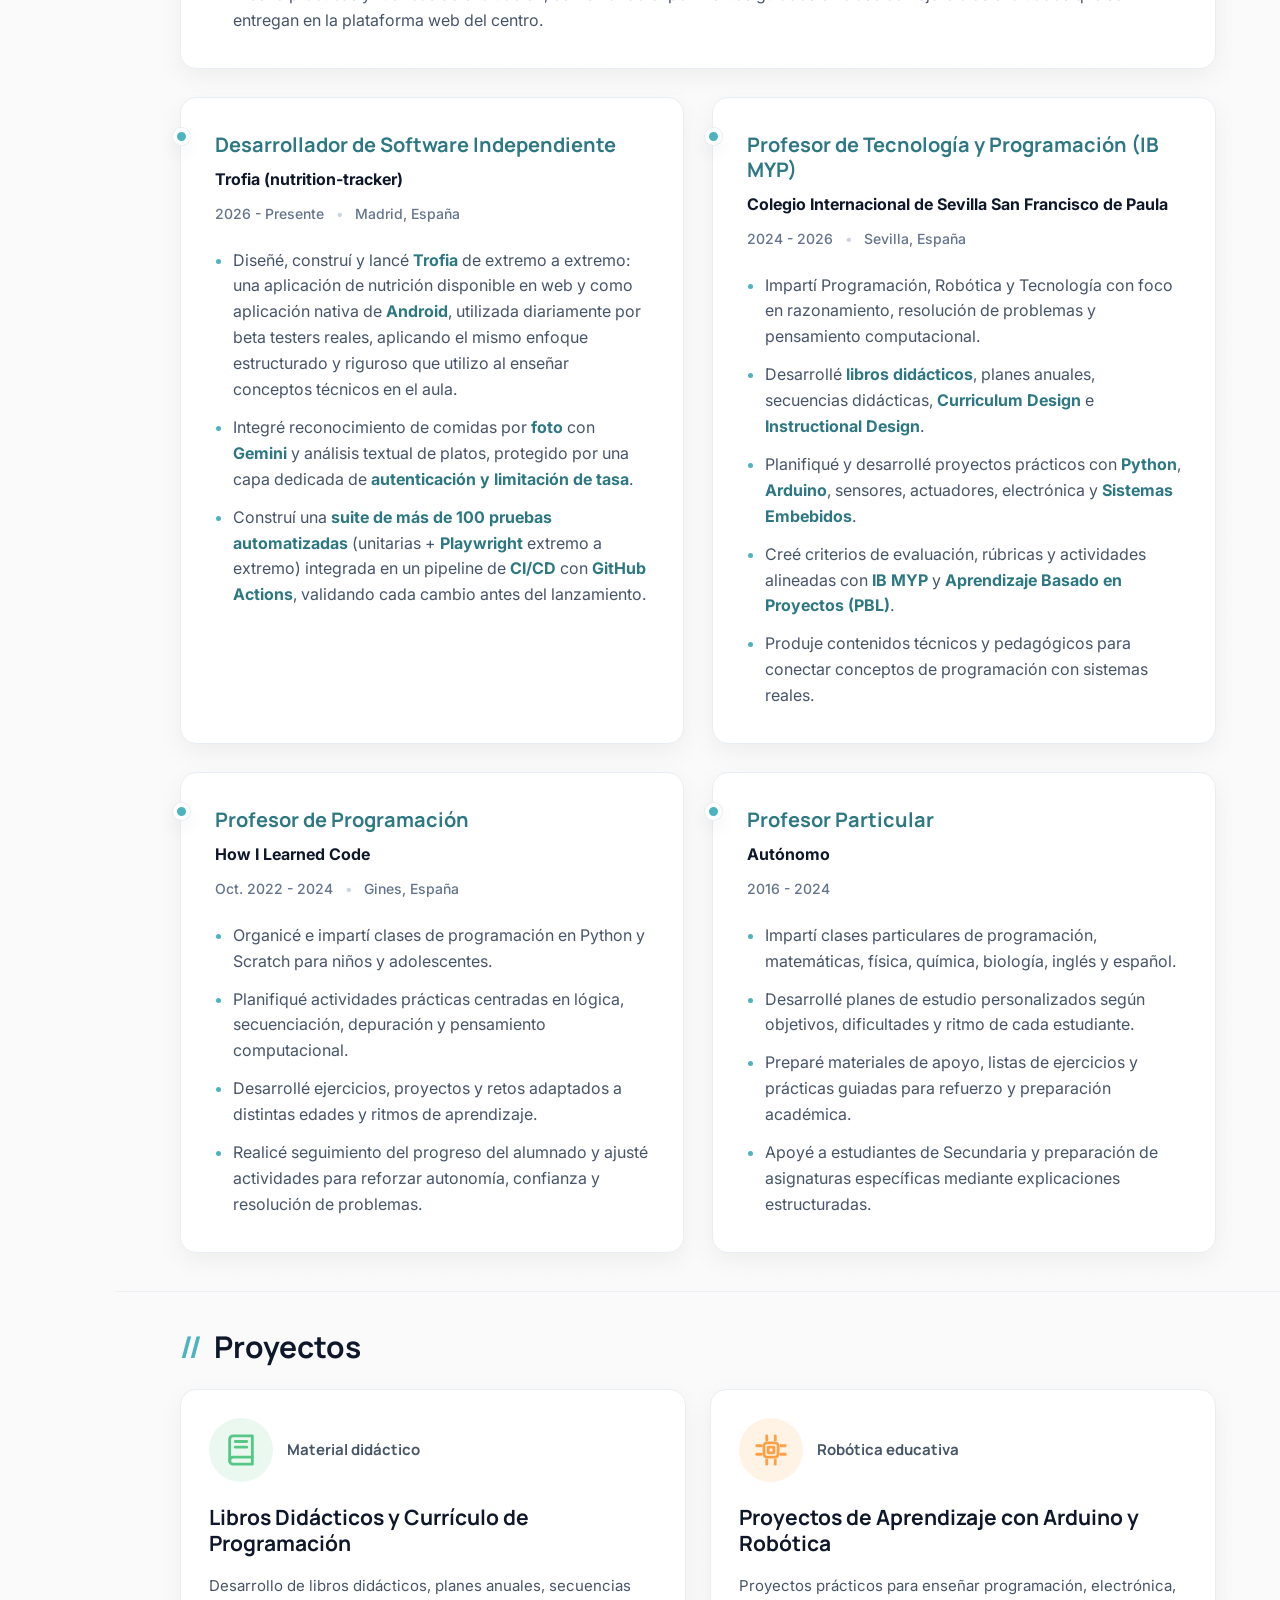
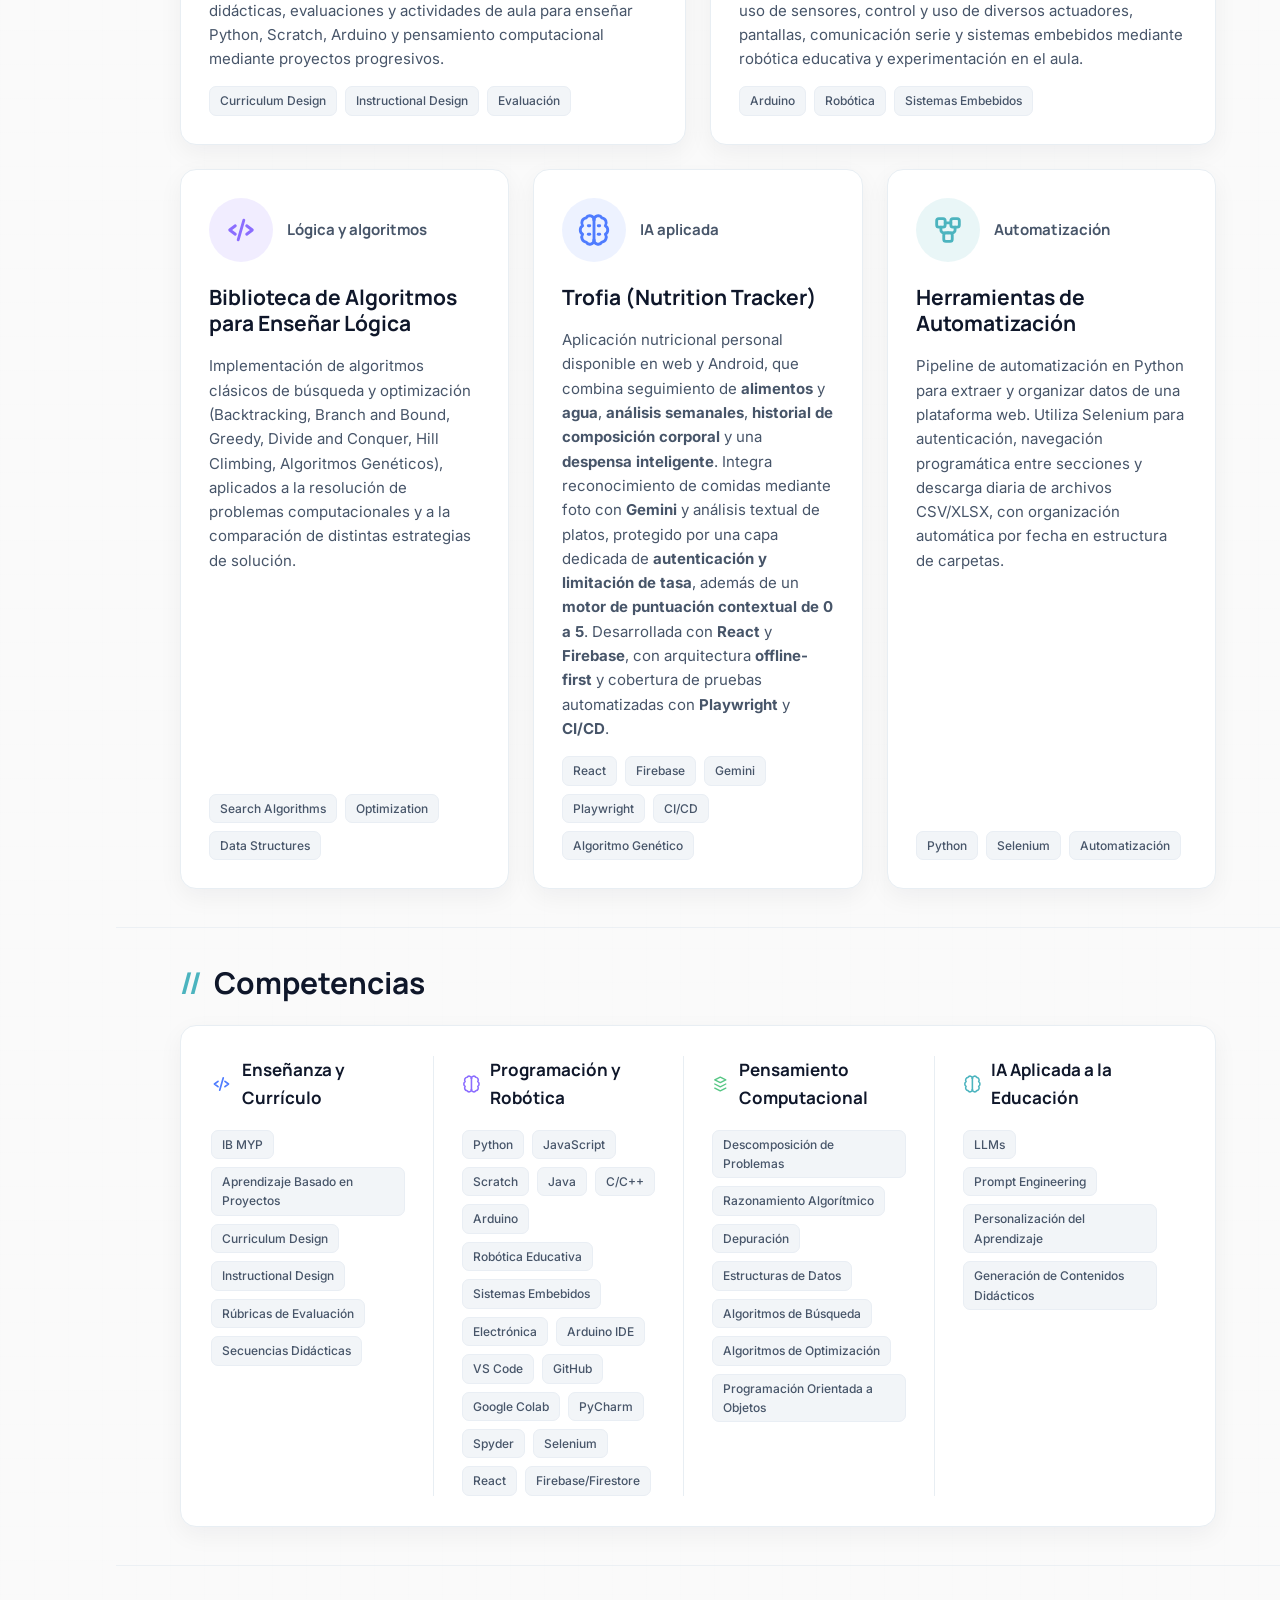
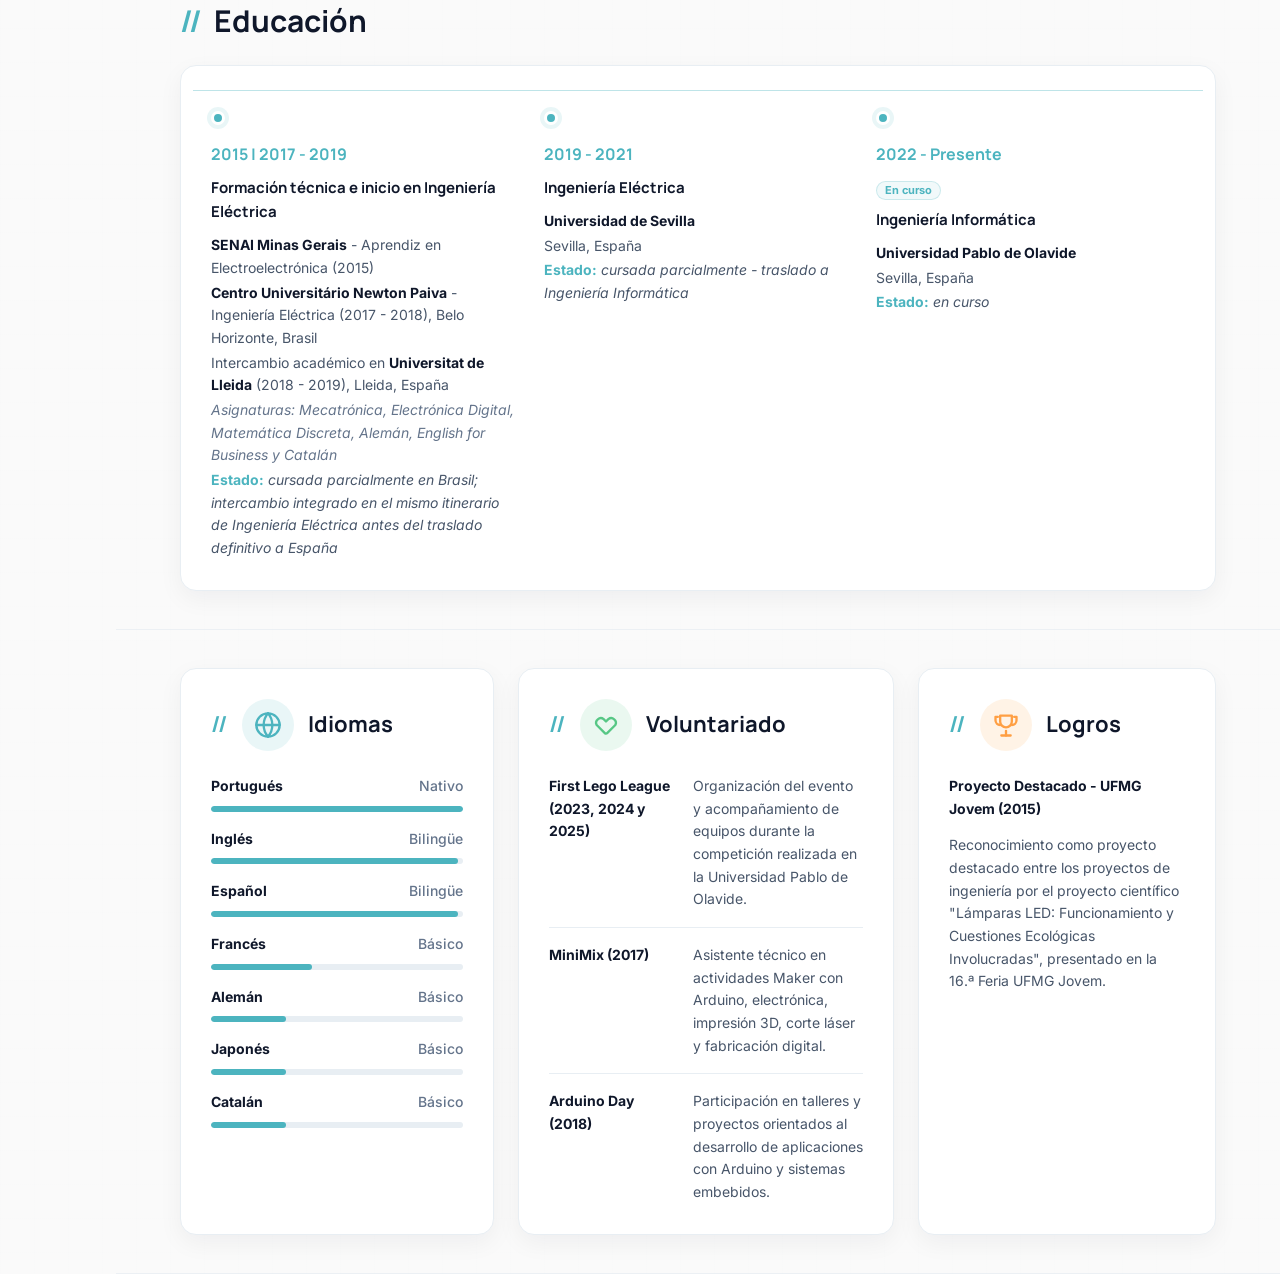
==== commit 3dc5f0f0: "Adiciona cargo atual na thePower na experiência (EN, PT e ES) Co-Authored-By: Claude Sonnet 5.5 <nor" ====
--- a/es.html
+++ b/es.html
@@ -148,6 +148,19 @@
       <div class="experience-grid">
         <article class="card job-card">
           <span class="job-dot"></span>
+          <h3>Profesor de Formación Profesional (Informática)</h3>
+          <p class="company">thePower</p>
+          <p class="meta">Oct. 2026 - Presente <span>•</span> Madrid, España</p>
+          <ul>
+            <li>Imparto módulos de formación profesional (FP) en informática en el centro de Caja Mágica, en cuatro ciclos: <strong>SMR</strong> (Sistemas Microinformáticos y Redes), <strong>ASIR</strong> (Administración de Sistemas Informáticos en Red), <strong>DAM</strong> (Desarrollo de Aplicaciones Multiplataforma) y <strong>DAW</strong> (Desarrollo de Aplicaciones Web).</li>
+            <li>Los módulos incluyen Sistemas Operativos en Red y Montaje y Mantenimiento de Equipos (<strong>SMR</strong>), Seguridad y Alta Disponibilidad (<strong>ASIR</strong>), Programación de Servicios y Procesos (<strong>DAM</strong>) y Despliegue de Aplicaciones Web (<strong>DAW</strong>).</li>
+            <li>Imparto Gestión de Bases de Datos en línea (<strong>ASIR</strong>).</li>
+            <li>Diseño prácticas y rúbricas de evaluación, combinando experimentos guiados en clase con ejercicios evaluados que se entregan en la plataforma web del centro.</li>
+          </ul>
+        </article>
+
+        <article class="card job-card">
+          <span class="job-dot"></span>
           <h3>Desarrollador de Software Independiente</h3>
           <p class="company">Trofia (nutrition-tracker)</p>
           <p class="meta">2026 - Presente <span>•</span> Madrid, España</p>
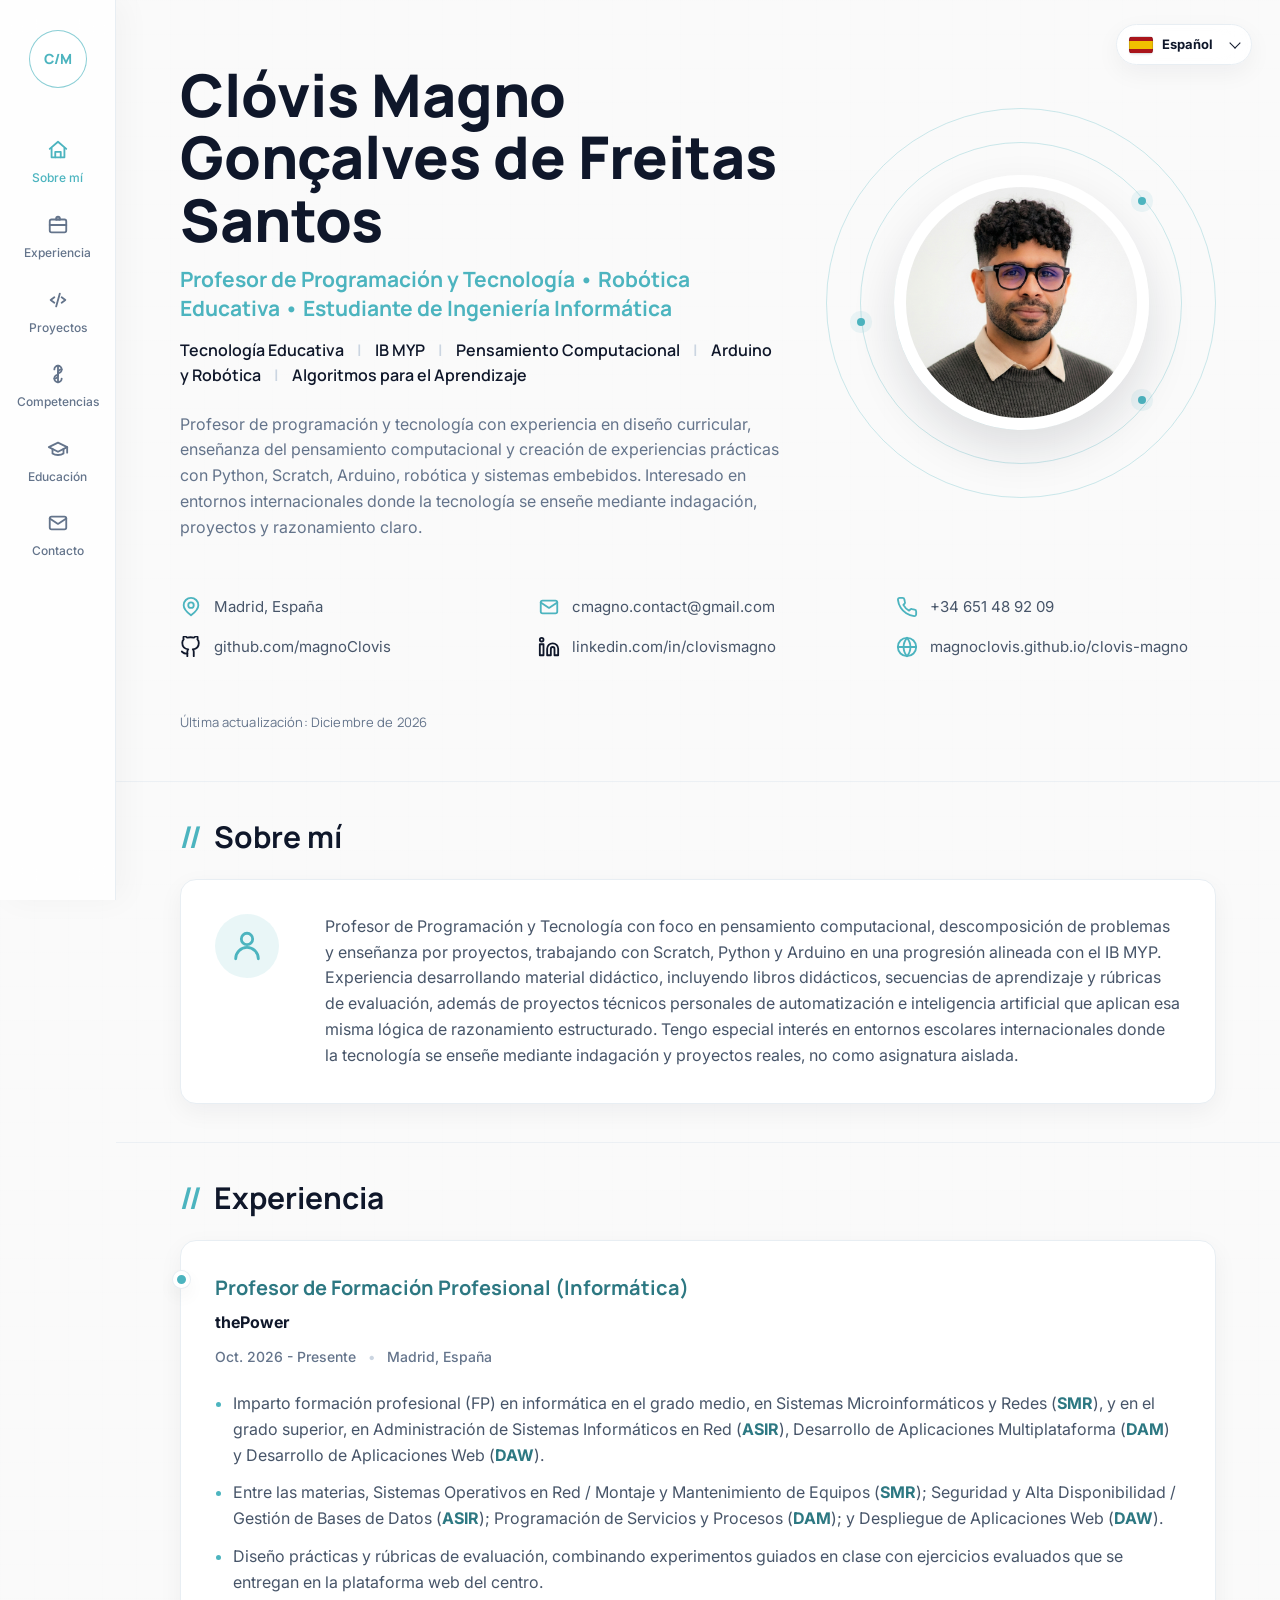
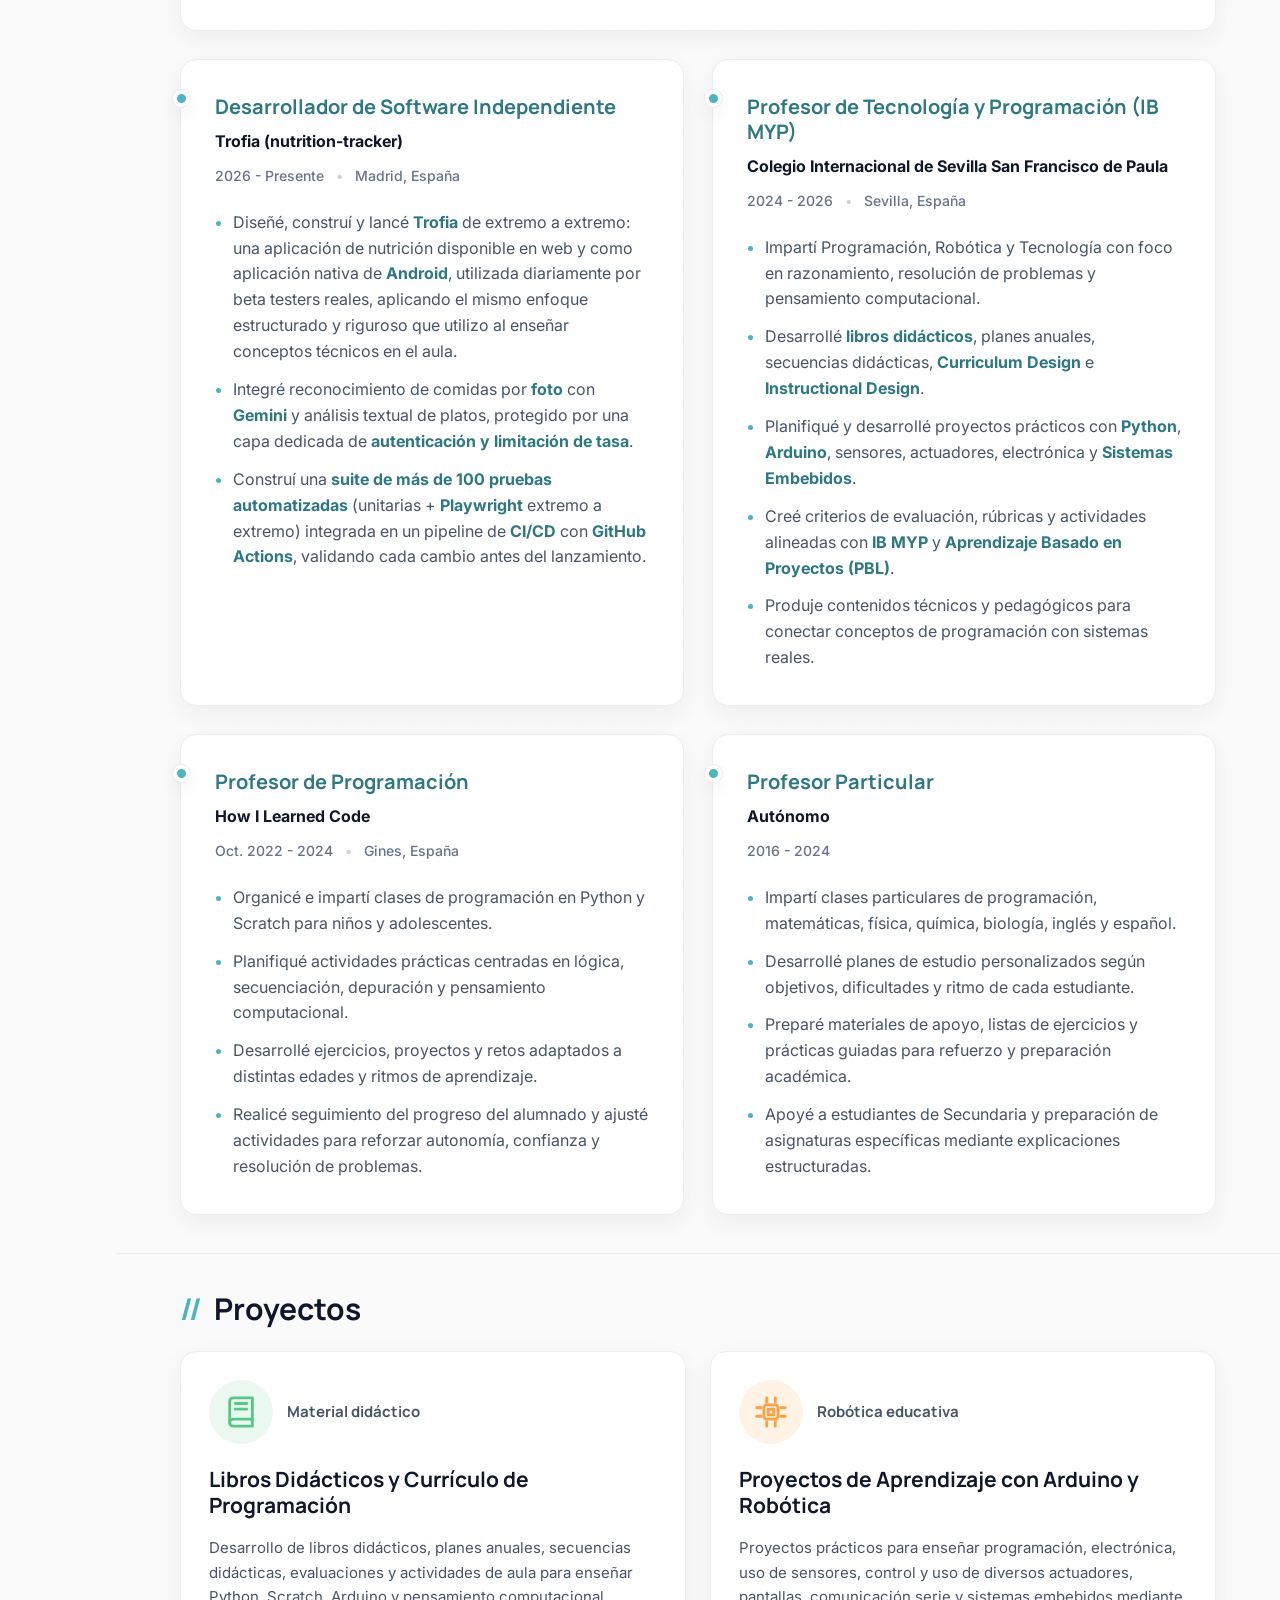
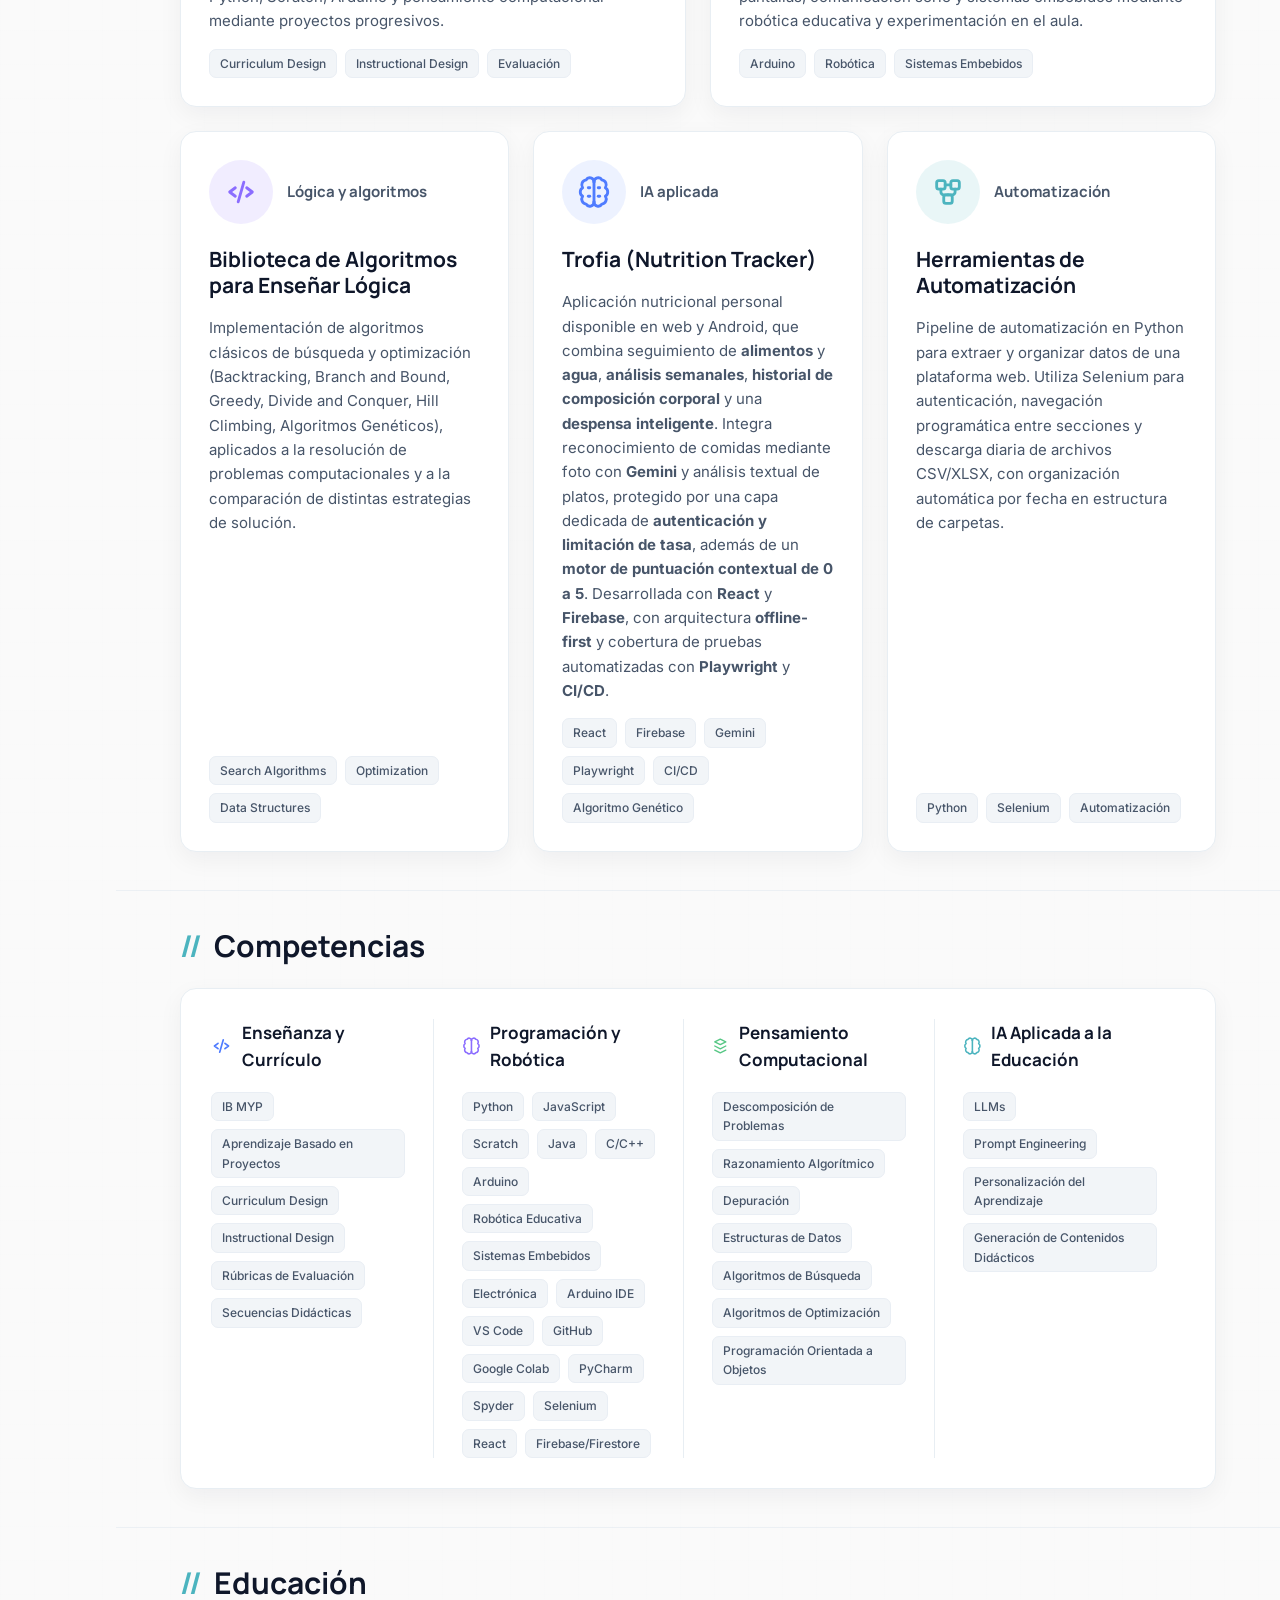
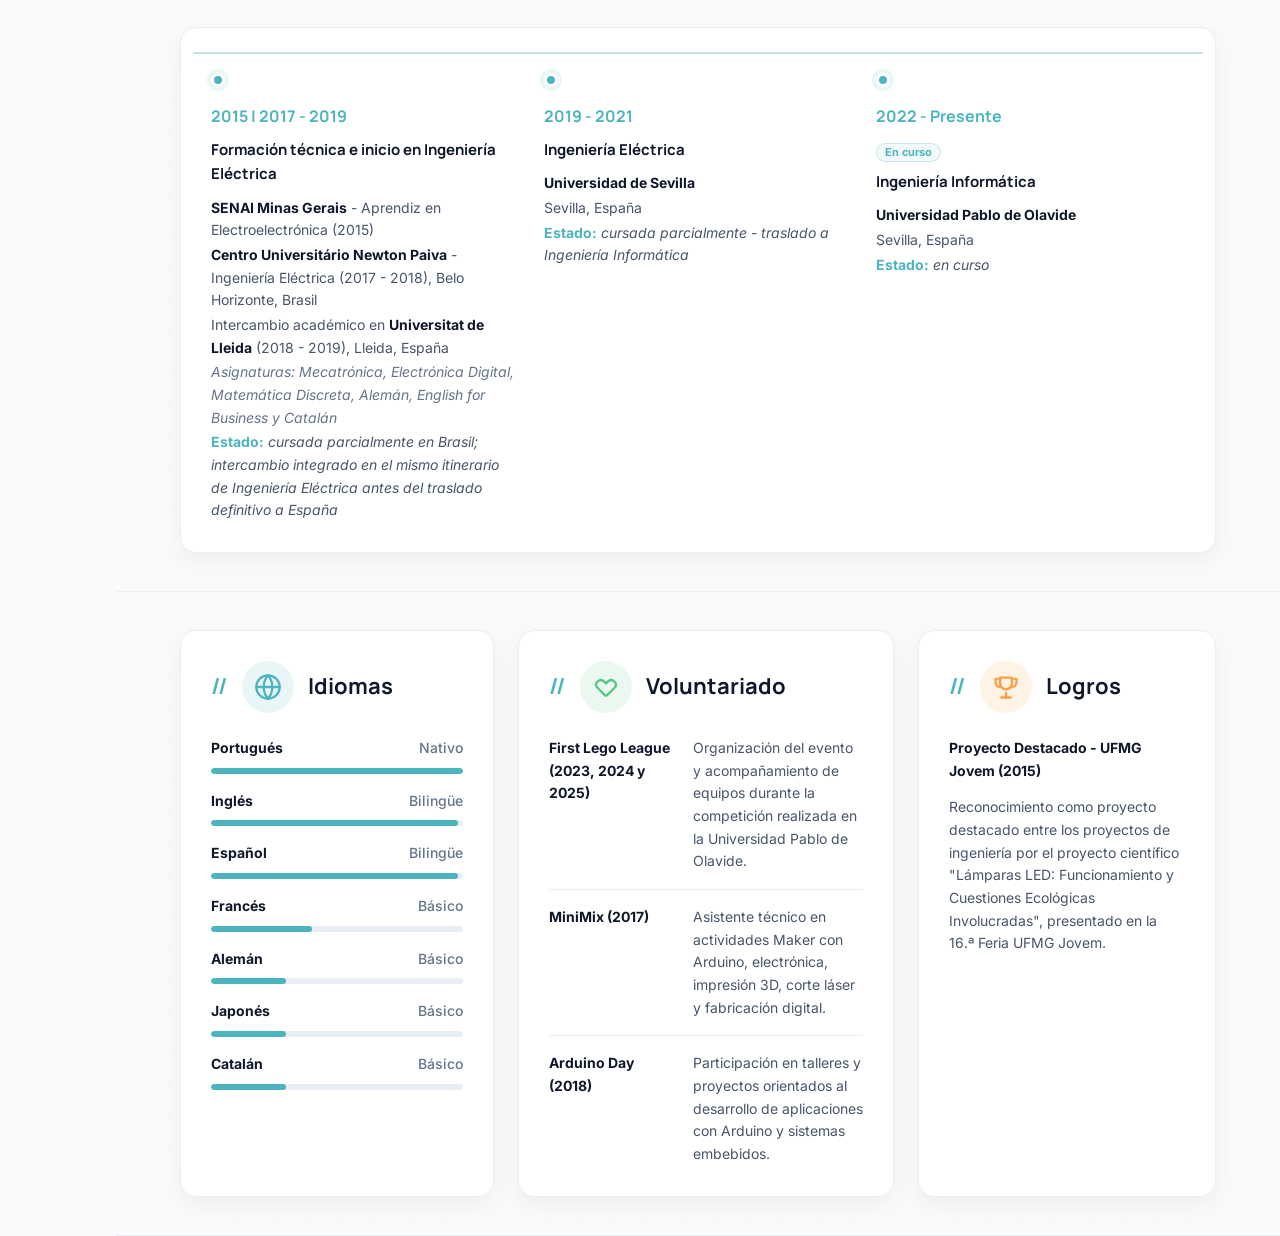
==== commit 5680f508: "Reorganiza o card da thePower: graus, ciclos e matérias agrupadas Co-Authored-By: Claude Sonnet 5.5 " ====
--- a/es.html
+++ b/es.html
@@ -152,9 +152,8 @@
           <p class="company">thePower</p>
           <p class="meta">Oct. 2026 - Presente <span>•</span> Madrid, España</p>
           <ul>
-            <li>Imparto módulos de formación profesional (FP) en informática en el centro de Caja Mágica, en cuatro ciclos: <strong>SMR</strong> (Sistemas Microinformáticos y Redes), <strong>ASIR</strong> (Administración de Sistemas Informáticos en Red), <strong>DAM</strong> (Desarrollo de Aplicaciones Multiplataforma) y <strong>DAW</strong> (Desarrollo de Aplicaciones Web).</li>
-            <li>Los módulos incluyen Sistemas Operativos en Red y Montaje y Mantenimiento de Equipos (<strong>SMR</strong>), Seguridad y Alta Disponibilidad (<strong>ASIR</strong>), Programación de Servicios y Procesos (<strong>DAM</strong>) y Despliegue de Aplicaciones Web (<strong>DAW</strong>).</li>
-            <li>Imparto Gestión de Bases de Datos en línea (<strong>ASIR</strong>).</li>
+            <li>Imparto formación profesional (FP) en informática en el grado medio, en Sistemas Microinformáticos y Redes (<strong>SMR</strong>), y en el grado superior, en Administración de Sistemas Informáticos en Red (<strong>ASIR</strong>), Desarrollo de Aplicaciones Multiplataforma (<strong>DAM</strong>) y Desarrollo de Aplicaciones Web (<strong>DAW</strong>).</li>
+            <li>Entre las materias, Sistemas Operativos en Red / Montaje y Mantenimiento de Equipos (<strong>SMR</strong>); Seguridad y Alta Disponibilidad / Gestión de Bases de Datos (<strong>ASIR</strong>); Programación de Servicios y Procesos (<strong>DAM</strong>); y Despliegue de Aplicaciones Web (<strong>DAW</strong>).</li>
             <li>Diseño prácticas y rúbricas de evaluación, combinando experimentos guiados en clase con ejercicios evaluados que se entregan en la plataforma web del centro.</li>
           </ul>
         </article>
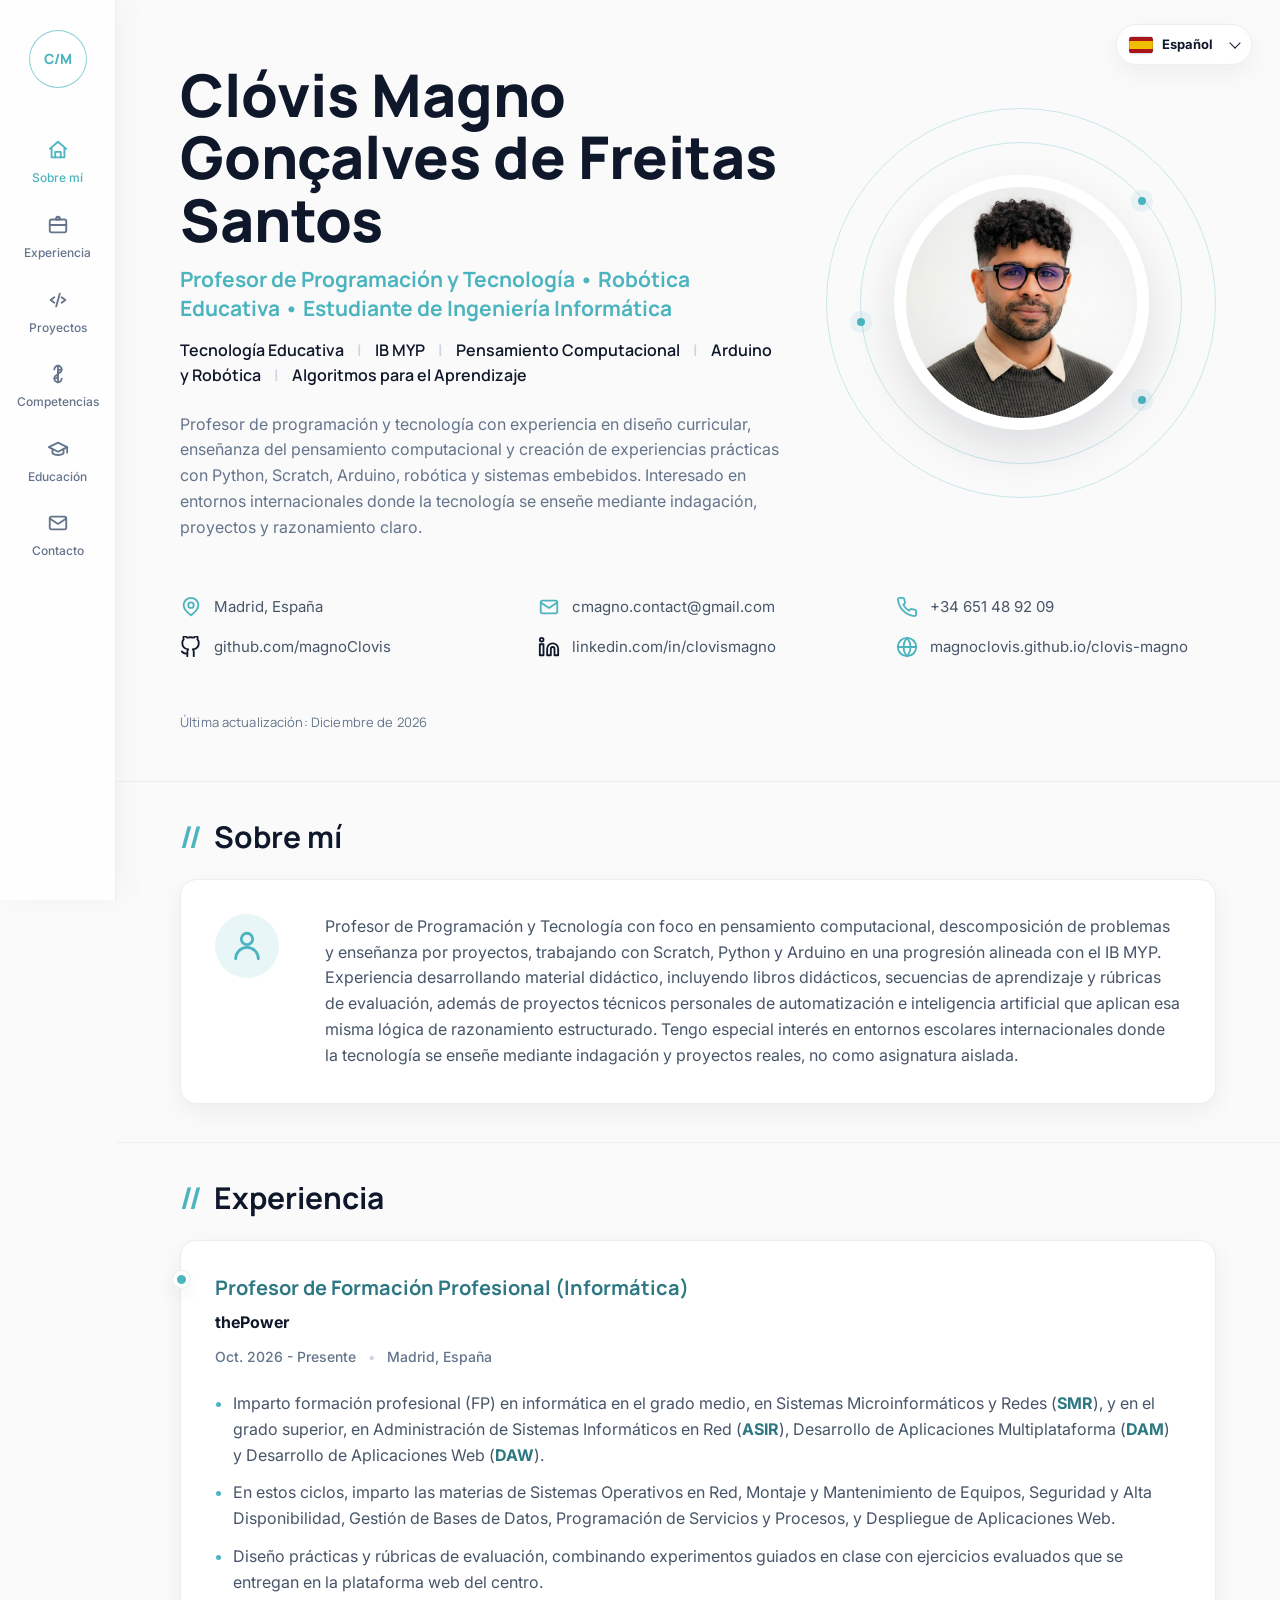
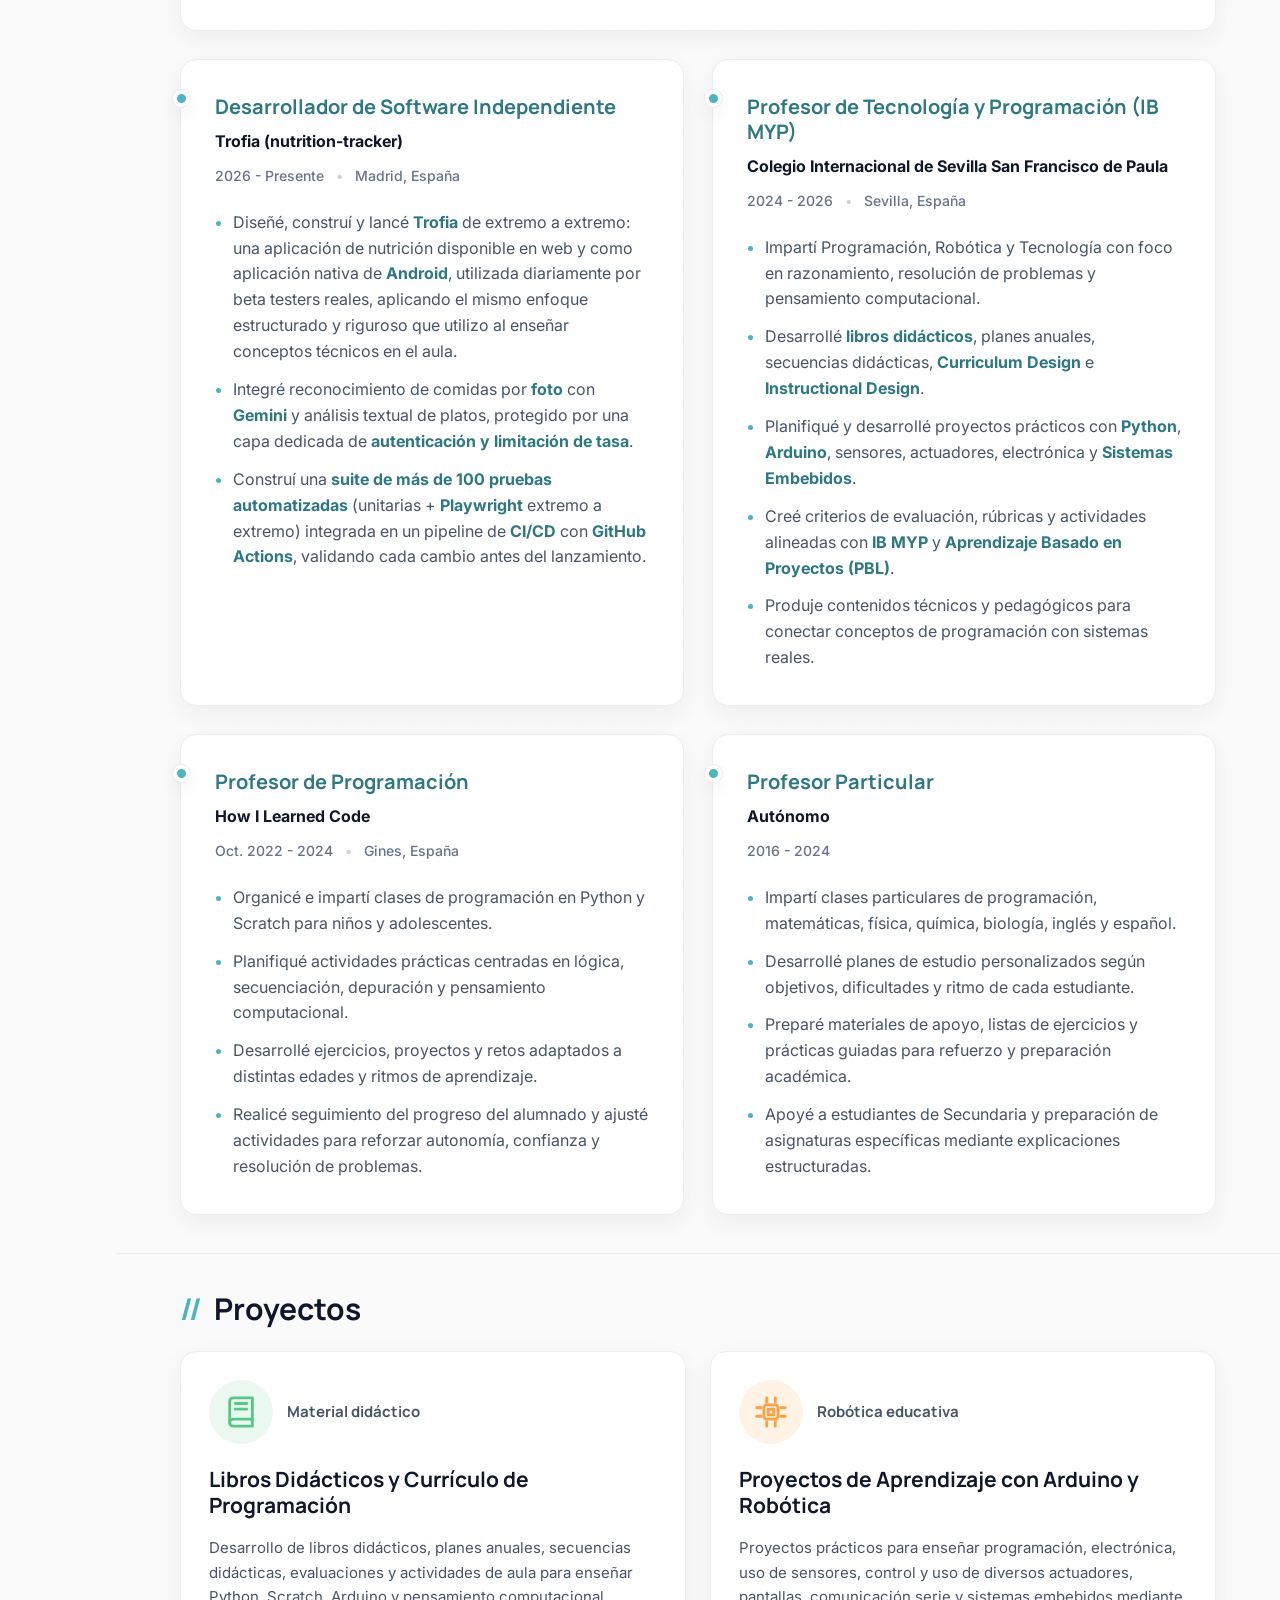
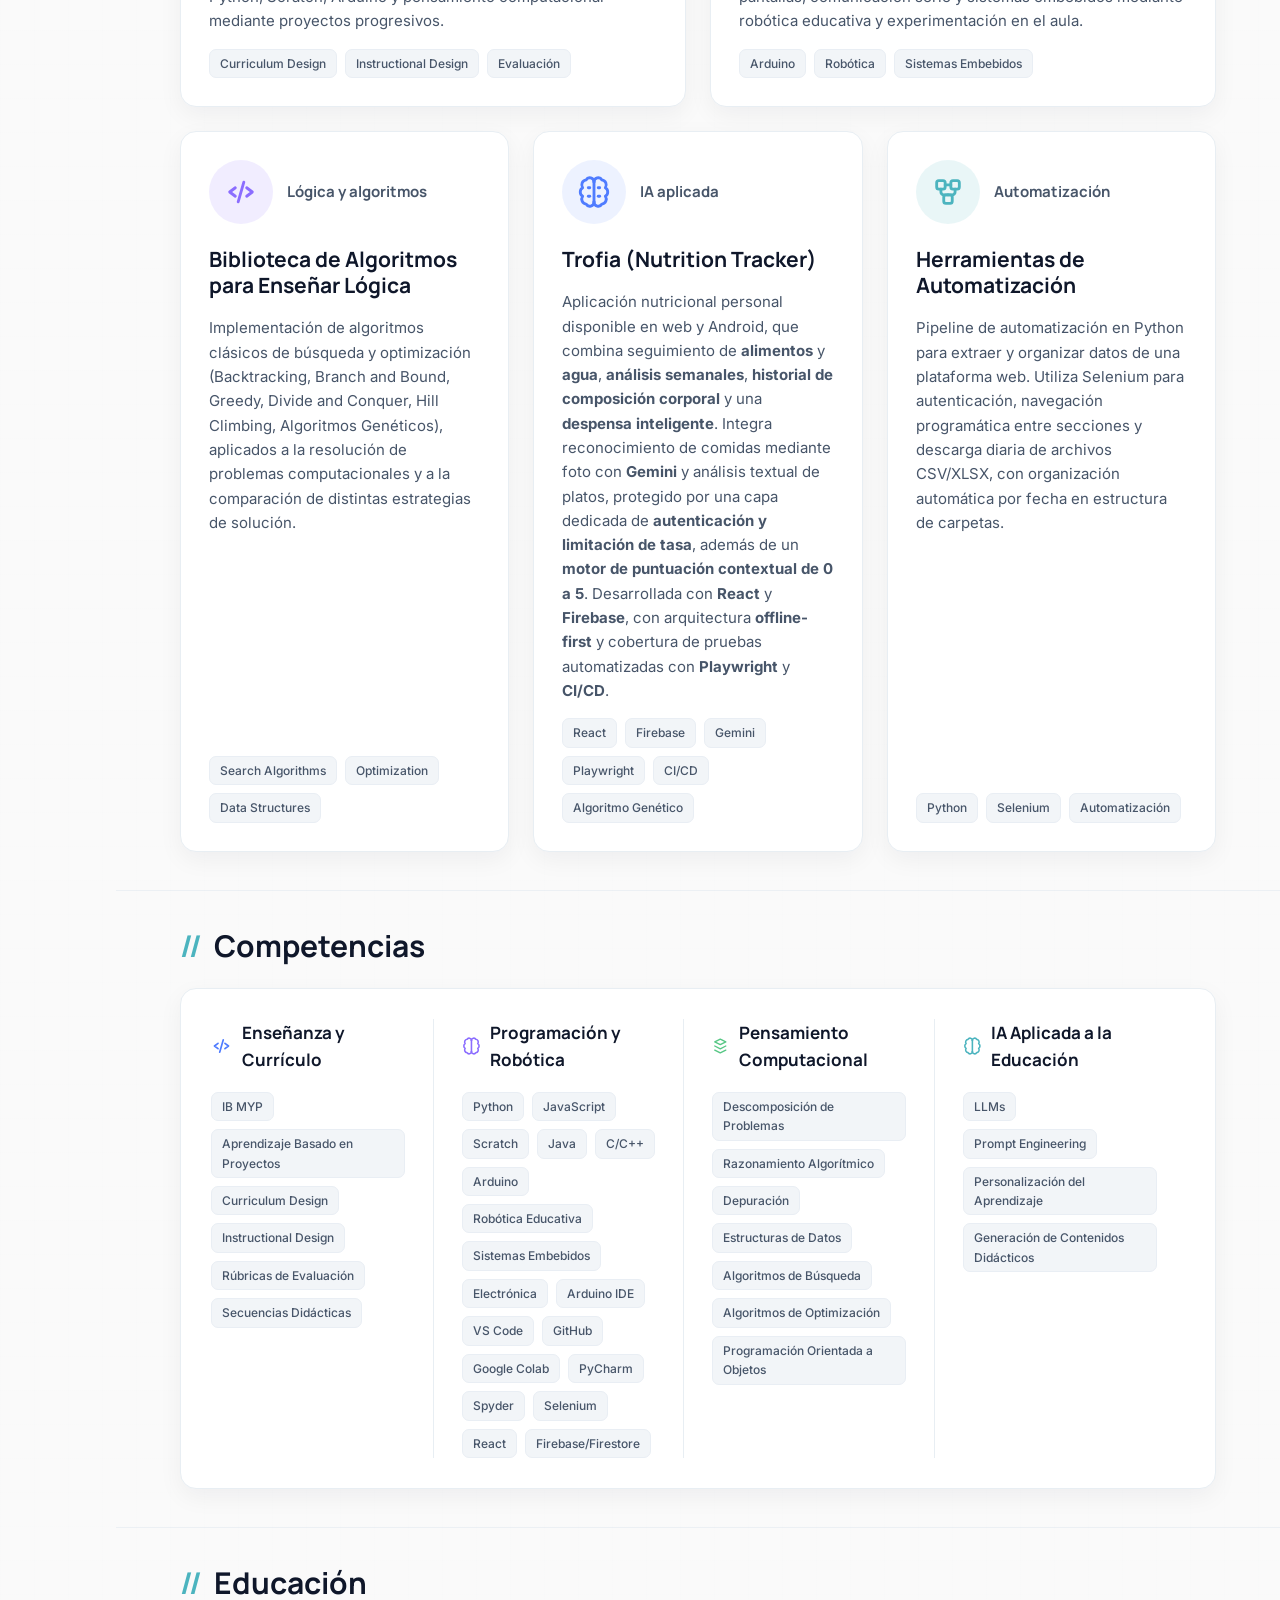
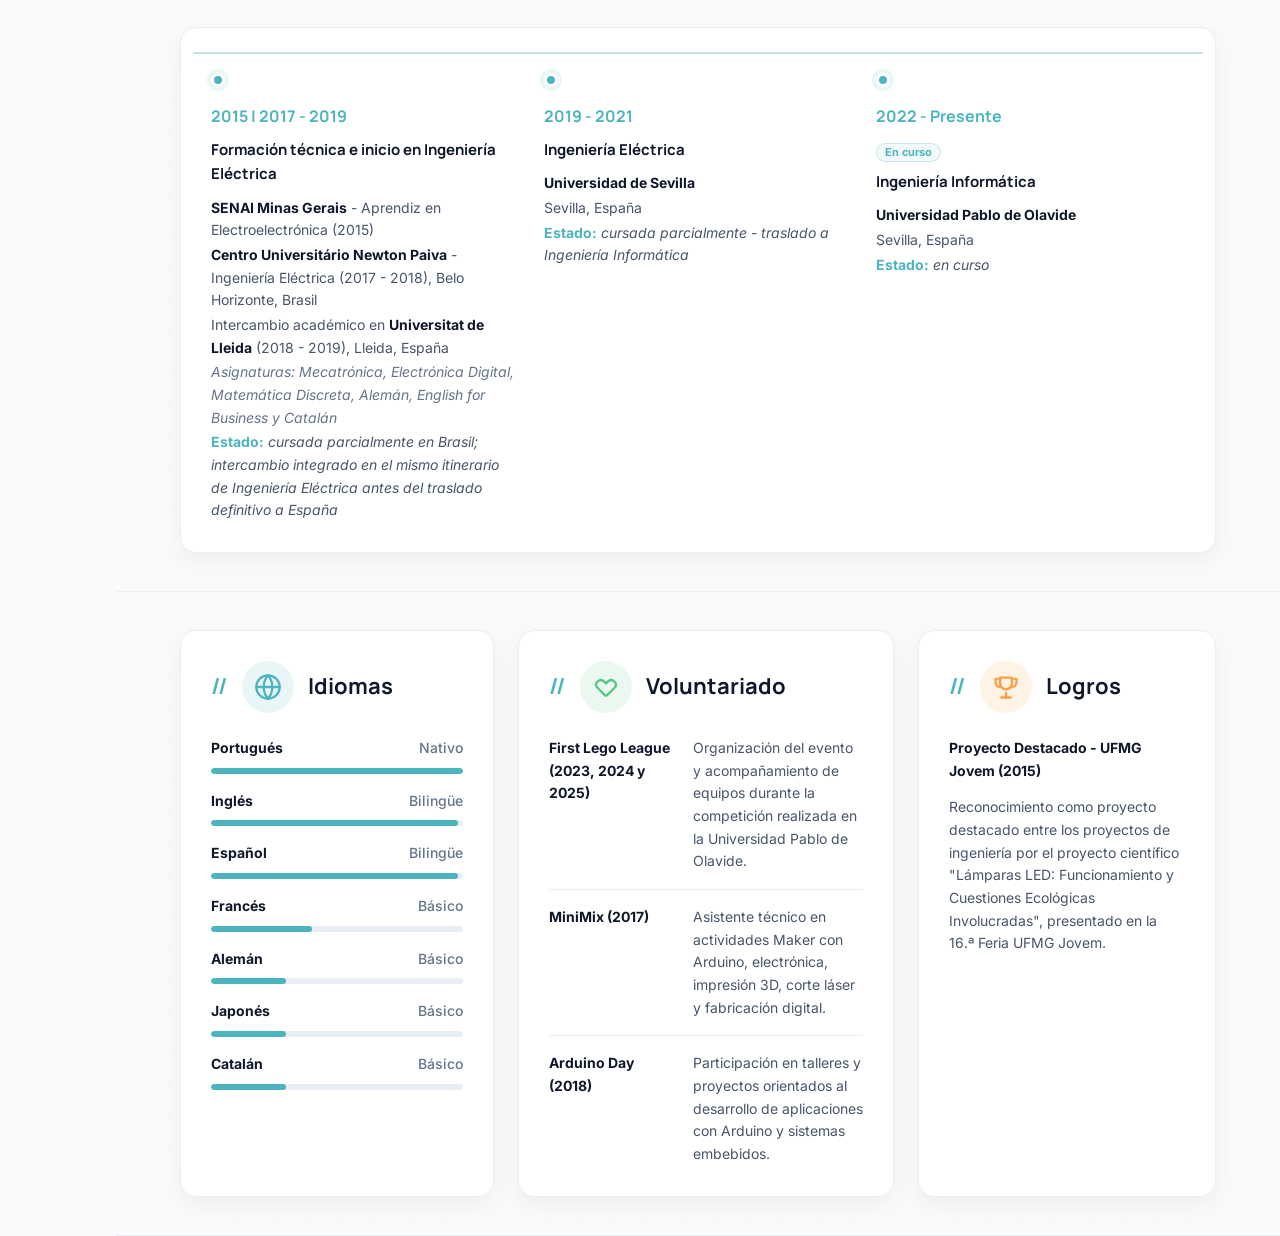
==== commit 48fb1e06: "Simplifica a lista de matérias da thePower Co-Authored-By: Claude Sonnet 5.5 <noreply@anthropic.com>" ====
--- a/es.html
+++ b/es.html
@@ -153,7 +153,7 @@
           <p class="meta">Oct. 2026 - Presente <span>•</span> Madrid, España</p>
           <ul>
             <li>Imparto formación profesional (FP) en informática en el grado medio, en Sistemas Microinformáticos y Redes (<strong>SMR</strong>), y en el grado superior, en Administración de Sistemas Informáticos en Red (<strong>ASIR</strong>), Desarrollo de Aplicaciones Multiplataforma (<strong>DAM</strong>) y Desarrollo de Aplicaciones Web (<strong>DAW</strong>).</li>
-            <li>Entre las materias, Sistemas Operativos en Red / Montaje y Mantenimiento de Equipos (<strong>SMR</strong>); Seguridad y Alta Disponibilidad / Gestión de Bases de Datos (<strong>ASIR</strong>); Programación de Servicios y Procesos (<strong>DAM</strong>); y Despliegue de Aplicaciones Web (<strong>DAW</strong>).</li>
+            <li>En estos ciclos, imparto las materias de Sistemas Operativos en Red, Montaje y Mantenimiento de Equipos, Seguridad y Alta Disponibilidad, Gestión de Bases de Datos, Programación de Servicios y Procesos, y Despliegue de Aplicaciones Web.</li>
             <li>Diseño prácticas y rúbricas de evaluación, combinando experimentos guiados en clase con ejercicios evaluados que se entregan en la plataforma web del centro.</li>
           </ul>
         </article>
